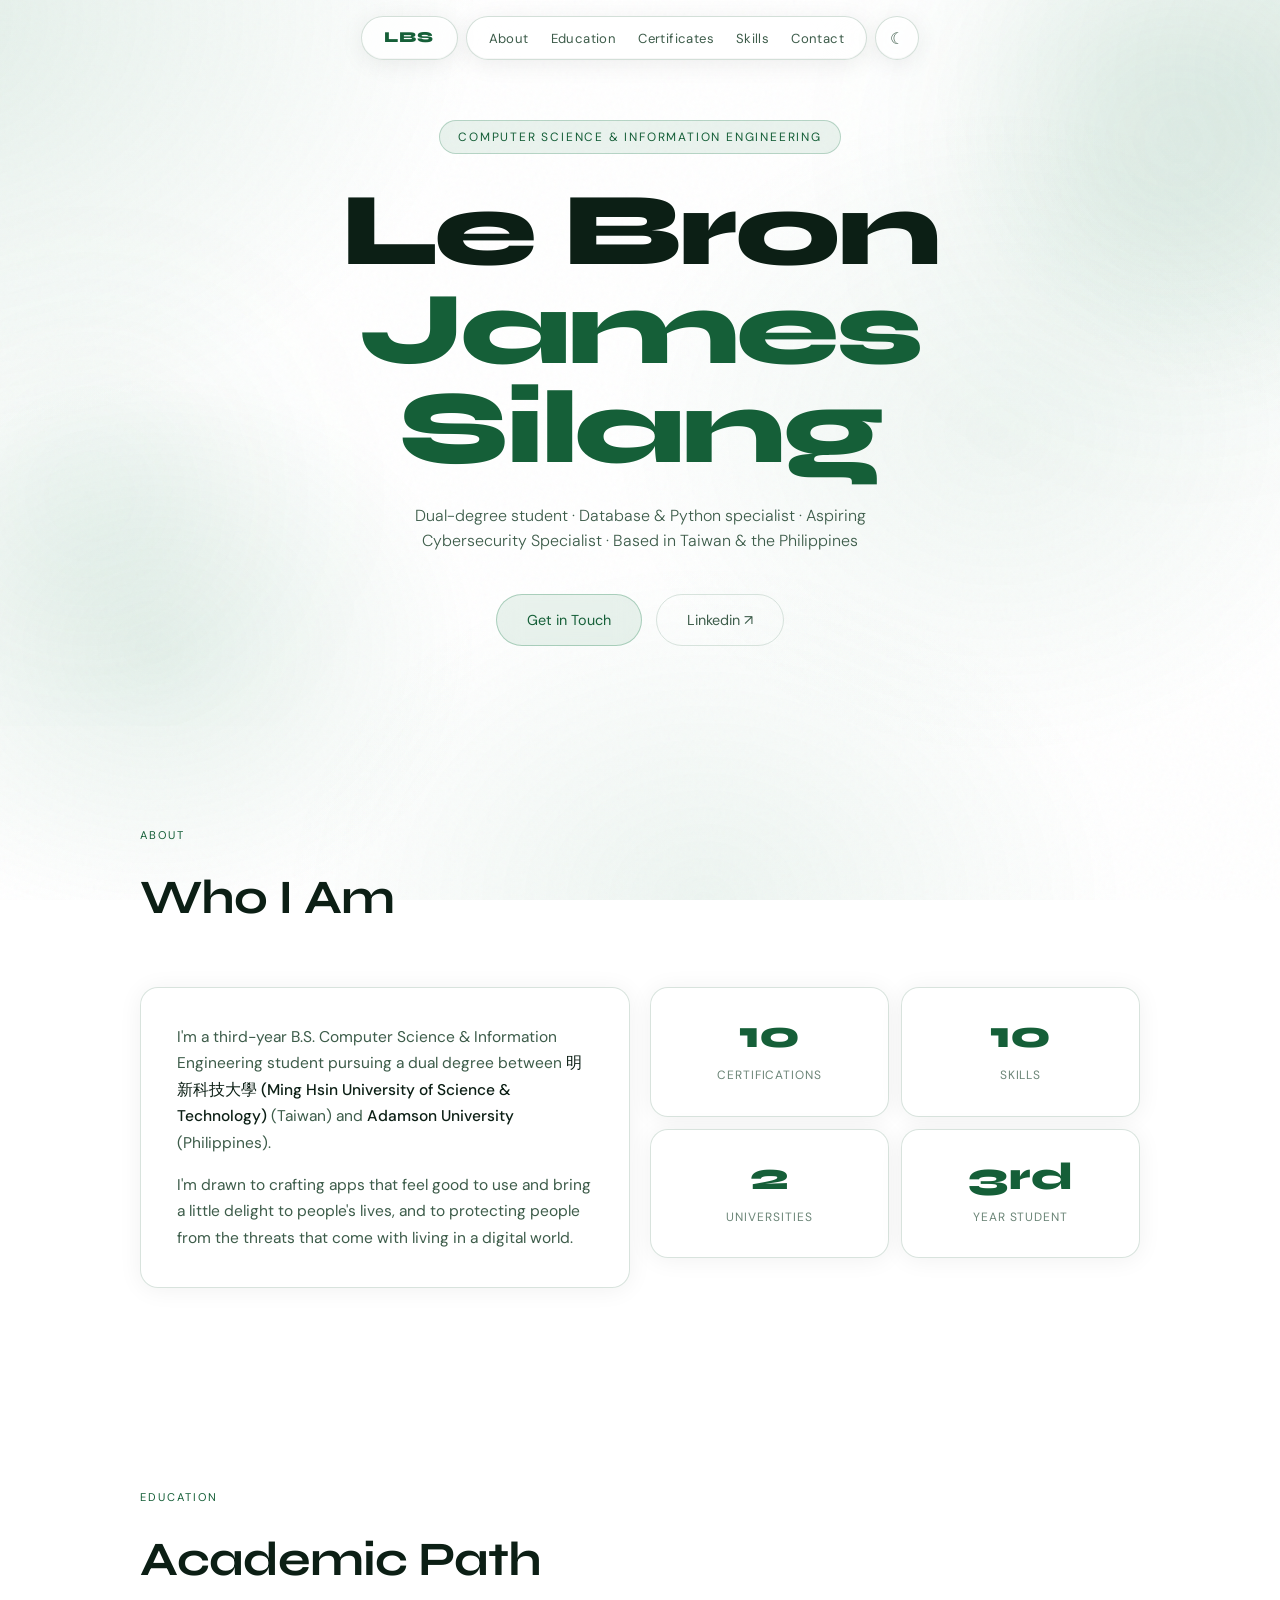
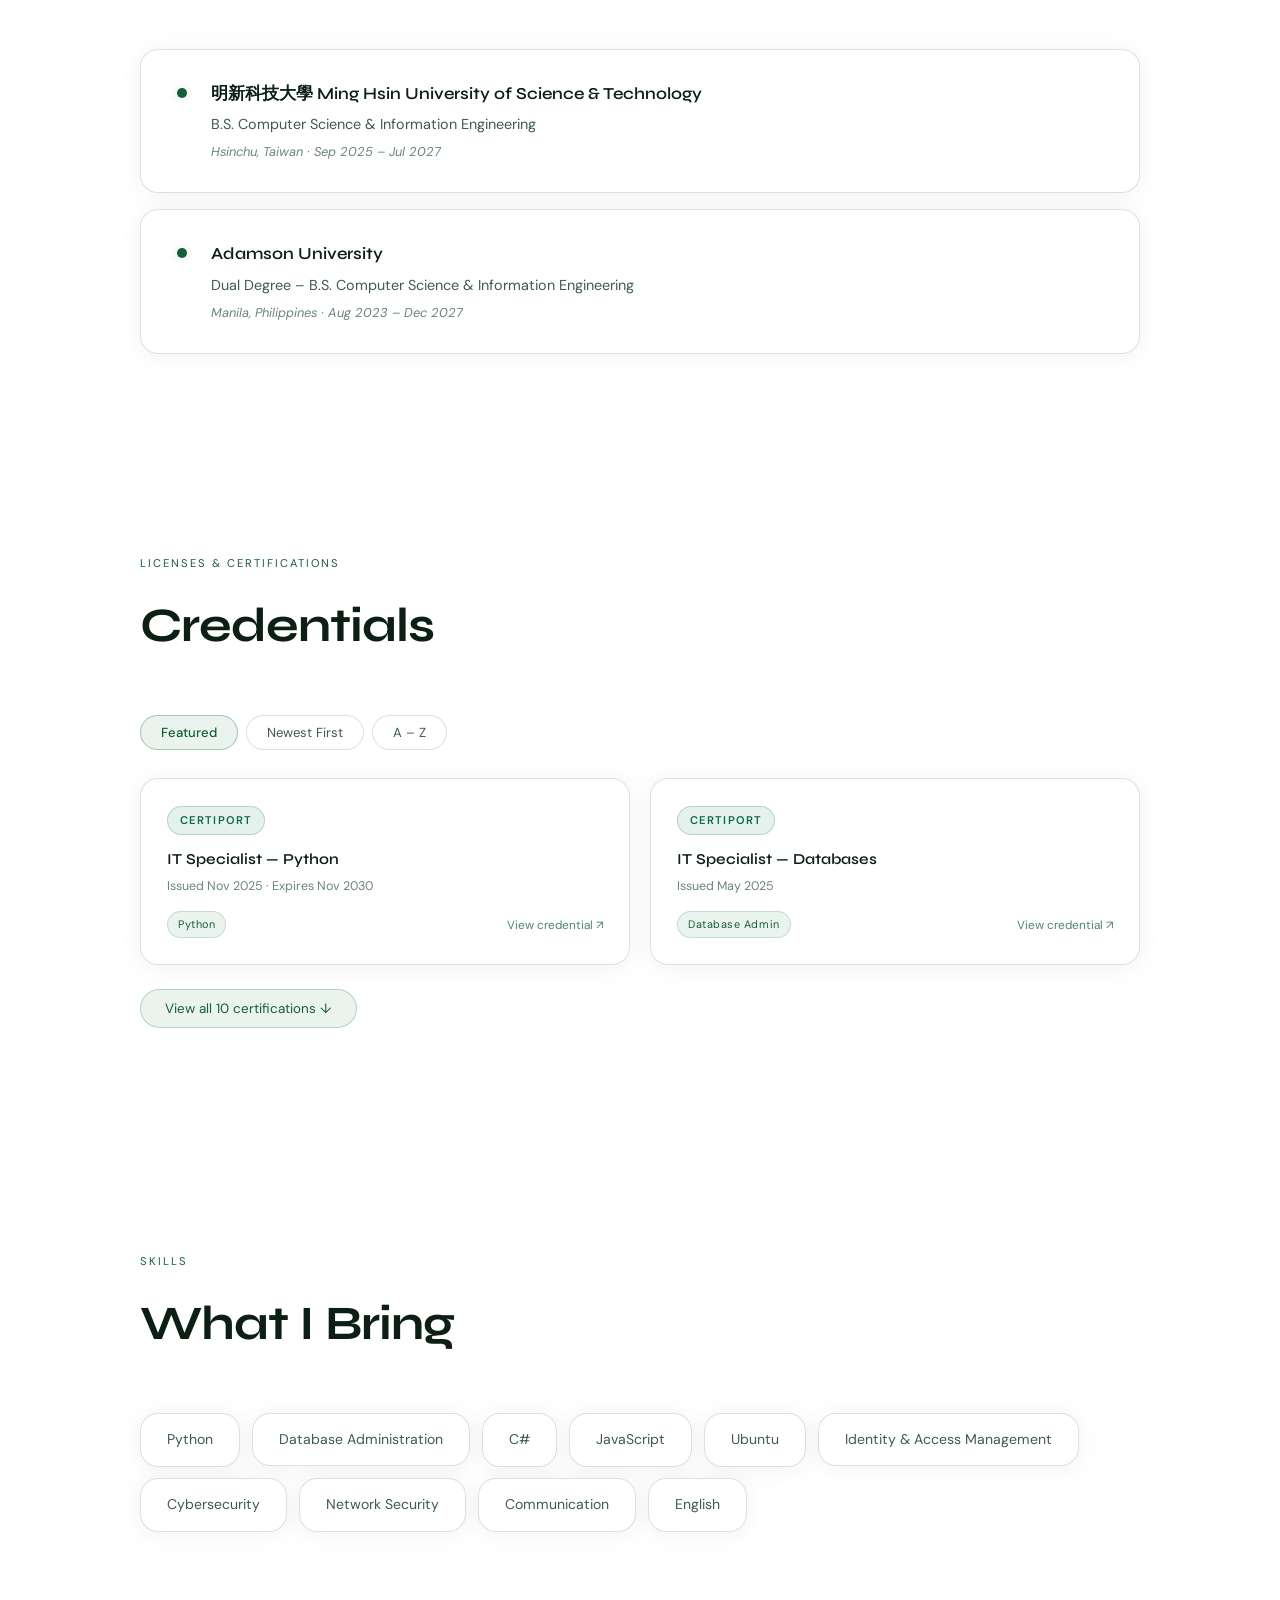
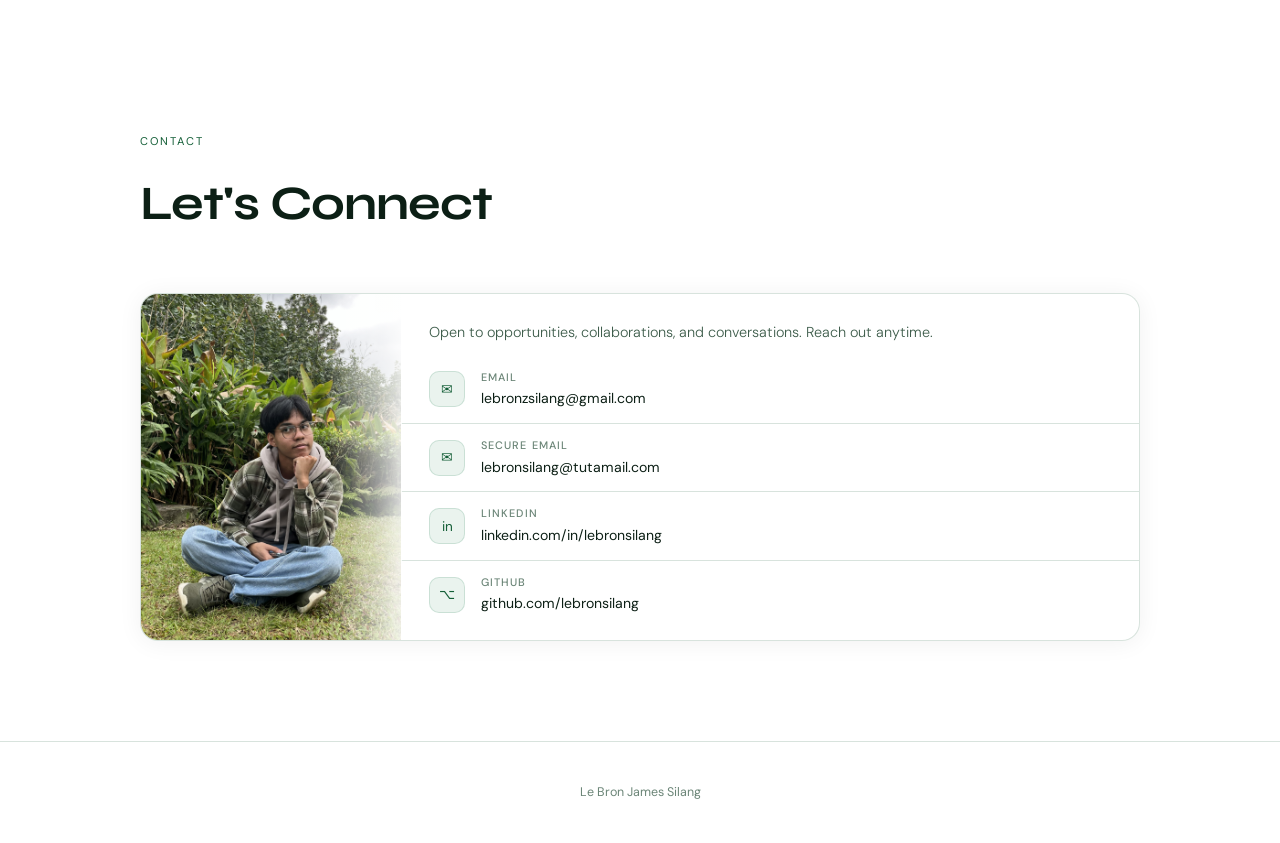
==== index.html @ 5e036398 "First commit for portfolio: added skeleton of website" ====
<!DOCTYPE html>
<html lang="en" data-theme="light">
<head>
  <meta charset="UTF-8" />
  <meta name="viewport" content="width=device-width, initial-scale=1.0"/>
  <title>Le Bron James Silang — Portfolio</title>
  <meta name="description" content="Portfolio of Le Bron James Silang, Computer Science & Information Engineering student specialising in databases, Python, and cybersecurity." />
  <link rel="stylesheet" href="style.css" />
  <link rel="preconnect" href="https://fonts.googleapis.com">
  <link rel="preconnect" href="https://fonts.gstatic.com" crossorigin>
  <link href="https://fonts.googleapis.com/css2?family=Syne:wght@400;600;700;800&family=DM+Sans:ital,opsz,wght@0,9..40,300;0,9..40,400;1,9..40,300&display=swap" rel="stylesheet">
</head>
<body>

  <!-- Skip to main content — screen reader / keyboard shortcut -->
  <a href="#about" class="skip-link">Skip to main content</a>

  <!-- NAV -->
  <nav id="navbar" aria-label="Primary navigation">

    <!-- LBS pill-->
    <a href="#hero" class="nav-pill nav-logo-pill" aria-label="Le Bron James Silang — back to top">
      <span class="nav-logo" aria-hidden="true">LBS</span>
    </a>

    <!-- Desktop: nav links pill -->
    <div class="nav-pill nav-links-pill">
      <ul class="nav-links" role="list">
        <li><a href="#about">About</a></li>
        <li><a href="#education">Education</a></li>
        <li><a href="#certifications">Certificates</a></li>
        <li><a href="#skills">Skills</a></li>
        <li><a href="#contact">Contact</a></li>
      </ul>
    </div>

    <!-- desktop: theme toggle pill-->
    <button class="nav-pill nav-theme-desktop" id="themeToggleDesktop" aria-label="Switch to dark mode">
      <span class="icon-sun" aria-hidden="true">&#9728;</span>
      <span class="icon-moon" aria-hidden="true">&#9790;</span>
    </button>

    <!-- Mobile hamburger pill-->
    <div class="nav-pill nav-menu-pill" id="navMenuPill">
      <button class="menu-toggle-btn" id="menuToggle" aria-label="Open navigation menu" aria-expanded="false" aria-controls="mobileMenu">
        <svg width="15" height="11" viewBox="0 0 15 11" fill="currentColor" aria-hidden="true">
          <rect y="0"    width="15" height="1.5" rx="0.75"/>
          <rect y="4.75" width="15" height="1.5" rx="0.75"/>
          <rect y="9.5"  width="15" height="1.5" rx="0.75"/>
        </svg>
      </button>
      <div class="mobile-menu" id="mobileMenu" role="menu">
        <a href="#about"          class="mobile-link" role="menuitem">About</a>
        <a href="#education"      class="mobile-link" role="menuitem">Education</a>
        <a href="#certifications" class="mobile-link" role="menuitem">Certificates</a>
        <a href="#skills"         class="mobile-link" role="menuitem">Skills</a>
        <a href="#contact"        class="mobile-link" role="menuitem">Contact</a>
        <div class="mobile-divider" role="separator"></div>
        <button class="mobile-theme-btn" id="themeToggleMobile" aria-label="Switch to dark mode">
          <span class="mobile-theme-label" aria-hidden="true">
            <span class="icon-sun">&#9728;&nbsp; Light mode</span>
            <span class="icon-moon">&#9790;&nbsp; Dark mode</span>
          </span>
          <span class="mobile-theme-switch">
            <span class="theme-switch-knob"></span>
          </span>
        </button>
      </div>
    </div>

  </nav>

  <!-- HERO -->
  <section id="hero">
    <div class="hero-content">
      <p class="hero-tag">Computer Science &amp; Information Engineering</p>
      <h1 class="hero-name">Le Bron<br/><span>James Silang</span></h1>
      <p class="hero-sub">Dual-degree student · Database &amp; Python specialist · Aspiring Cybersecurity Specialist · Based in Taiwan &amp; the Philippines</p>
      <div class="hero-cta">
        <a href="#contact" class="btn-glass">Get in Touch</a>
        <a href="https://www.linkedin.com/in/lebronsilang/" target="_blank" class="btn-outline">Linkedin ↗</a>
      </div>
    </div>
    <div class="hero-orb orb1"></div>
    <div class="hero-orb orb2"></div>
  </section>

  <!-- ABOUT -->
  <section id="about">
    <div class="section-inner">
      <span class="section-label">About</span>
      <h2>Who I Am</h2>
      <div class="about-grid">
        <div class="glass-card about-card">
          <p>I'm a third-year B.S. Computer Science &amp; Information Engineering student pursuing a dual degree between <strong>明新科技大學 (Ming Hsin University of Science &amp; Technology)</strong> (Taiwan) and <strong>Adamson University</strong> (Philippines).</p>
          <p>I'm drawn to crafting apps that feel good to use and bring a little delight to people's lives, and to protecting people from the threats that come with living in a digital world.</p>
        </div>
        <div class="about-stats">
          <div class="glass-card stat-card">
            <span class="stat-num">10</span>
            <span class="stat-label">Certifications</span>
          </div>
          <div class="glass-card stat-card">
            <span class="stat-num">10</span>
            <span class="stat-label">Skills</span>
          </div>
          <div class="glass-card stat-card">
            <span class="stat-num">2</span>
            <span class="stat-label">Universities</span>
          </div>
          <div class="glass-card stat-card">
            <span class="stat-num">3rd</span>
            <span class="stat-label">Year Student</span>
          </div>
        </div>
      </div>
    </div>
  </section>

  <!-- EDUCATION -->
  <section id="education">
    <div class="section-inner">
      <span class="section-label">Education</span>
      <h2>Academic Path</h2>
      <div class="edu-list">
        <div class="glass-card edu-card">
          <div class="edu-dot"></div>
          <div class="edu-info">
            <h3>明新科技大學 Ming Hsin University of Science &amp; Technology</h3>
            <p class="edu-degree">B.S. Computer Science &amp; Information Engineering</p>
            <p class="edu-meta">Hsinchu, Taiwan · Sep 2025 – Jul 2027</p>
          </div>
        </div>
        <div class="glass-card edu-card">
          <div class="edu-dot"></div>
          <div class="edu-info">
            <h3>Adamson University</h3>
            <p class="edu-degree">Dual Degree – B.S. Computer Science &amp; Information Engineering</p>
            <p class="edu-meta">Manila, Philippines · Aug 2023 – Dec 2027</p>
          </div>
        </div>
      </div>
    </div>
  </section>

  <!-- CERTIFICATIONS — JS-rendered into #certRender -->
  <section id="certifications">
    <div class="section-inner">
      <span class="section-label">Licenses &amp; Certifications</span>
      <h2>Credentials</h2>
      <div class="cert-filter-bar">
        <button class="filter-btn is-active" data-sort="default">Featured</button>
        <button class="filter-btn" data-sort="date">Newest First</button>
        <button class="filter-btn" data-sort="alpha">A – Z</button>
      </div>
      <div id="certRender"></div>
    </div>
  </section>

  <!-- SKILLS -->
  <section id="skills">
    <div class="section-inner">
      <span class="section-label">Skills</span>
      <h2>What I Bring</h2>
      <div class="skills-wrap">
        <div class="glass-card skill-pill">Python</div>
        <div class="glass-card skill-pill">Database Administration</div>
        <div class="glass-card skill-pill">C#</div>
        <div class="glass-card skill-pill">JavaScript</div>
        <div class="glass-card skill-pill">Ubuntu</div>
        <div class="glass-card skill-pill">Identity &amp; Access Management</div>
        <div class="glass-card skill-pill">Cybersecurity</div>
        <div class="glass-card skill-pill">Network Security</div>
        <div class="glass-card skill-pill">Communication</div>
        <div class="glass-card skill-pill">English</div>
      </div>
    </div>
  </section>

  <!-- CONTACT -->
  <section id="contact">
    <div class="section-inner">
      <span class="section-label">Contact</span>
      <h2>Let's Connect</h2>
      <div class="contact-wrap glass-card">
        <!-- Full-bleed photo with name overlay -->
        <div class="contact-photo-card">
          <img src="images/profile.jpg" alt="Le Bron James Silang" class="contact-photo" />
          <div class="contact-photo-overlay">
            <div class="contact-overlay-name">Le Bron James Silang</div>
            <div class="contact-overlay-meta">Computer Science &amp; Information Engineering · Taiwan &amp; Philippines</div>
          </div>
        </div>
        <!-- Links list -->
        <div class="contact-card">
          <p class="contact-sub">Open to opportunities, collaborations, and conversations. Reach out anytime.</p>
          <div class="contact-links">
            <a href="mailto:lebronzsilang@gmail.com" class="contact-link">
              <span class="clink-icon">✉</span>
              <span class="contact-link-text">
                <span class="contact-link-label">Email</span>
                <span class="contact-link-value">lebronzsilang@gmail.com</span>
              </span>
            </a>
            <a href="mailto:lebronsilang@tutamail.com" class="contact-link">
              <span class="clink-icon">✉</span>
              <span class="contact-link-text">
                <span class="contact-link-label">Secure Email</span>
                <span class="contact-link-value">lebronsilang@tutamail.com</span>
              </span>
            </a>
            <a href="https://linkedin.com/in/lebronsilang" target="_blank" class="contact-link">
              <span class="clink-icon">in</span>
              <span class="contact-link-text">
                <span class="contact-link-label">LinkedIn</span>
                <span class="contact-link-value">linkedin.com/in/lebronsilang</span>
              </span>
            </a>
            <a href="https://github.com/lebronsilang" target="_blank" class="contact-link">
              <span class="clink-icon">&#8997;</span>
              <span class="contact-link-text">
                <span class="contact-link-label">GitHub</span>
                <span class="contact-link-value">github.com/lebronsilang</span>
              </span>
            </a>
          </div>
        </div>
      </div>
    </div>
  </section>

  <footer>
    <p>Le Bron James Silang</p>
  </footer>

  <script src="script.js"></script>
</body>
</html>
---- style.css ----
/* ===========================
   CSS VARIABLES — LIGHT (default)
   =========================== */
:root {
  --bg: #ffffff;
  --glass: rgba(255, 255, 255, 0.85);
  --glass-border: rgba(200, 215, 207, 0.7);
  --glass-hover: rgba(255, 255, 255, 0.92);
  --glass-hover-border: rgba(26, 122, 74, 0.4);
  --card-shadow: 0 2px 24px rgba(0, 0, 0, 0.06), inset 0 1px 0 rgba(255, 255, 255, 0.95);
  --card-shadow-hover: 0 8px 36px rgba(26, 122, 74, 0.12);
  --green: #155f38;          /* was #1a7a4a — darkened for 4.5:1 on white */
  --green-dim: #155f38;
  --green-glow: rgba(26, 122, 74, 0.09);
  --green-glow-strong: rgba(26, 122, 74, 0.2);
  --text: #0c1f15;           /* ~16:1 on white ✓ */
  --text-dim: #3d5c4a;       /* was 62% opacity — now solid #3d5c4a ~7.2:1 ✓ */
  --text-dimmer: #6b8577;    /* was 35% opacity — now solid ~4.6:1 ✓ */
  --radius: 18px;
  --font-head: 'Syne', sans-serif;
  --font-body: 'DM Sans', sans-serif;
  --nav-bg: rgba(255, 255, 255, 0.72);
  --nav-border: rgba(200, 215, 207, 0.8);
  --nav-shadow: 0 4px 24px rgba(0, 0, 0, 0.07), inset 0 1px 0 rgba(255, 255, 255, 0.98), inset 0 -1px 0 rgba(0, 0, 0, 0.03);
  --nav-shadow-scrolled: 0 8px 36px rgba(0, 0, 0, 0.11), inset 0 1px 0 rgba(255, 255, 255, 0.98);
  --focus-ring: 0 0 0 3px rgba(26, 122, 74, 0.5);
}

/* ===========================
   DARK MODE
   =========================== */
[data-theme="dark"] {
  --bg: #070a08;
  --glass: rgba(255, 255, 255, 0.05);
  --glass-border: rgba(120, 220, 150, 0.15);
  --glass-hover: rgba(255, 255, 255, 0.04);
  --glass-hover-border: rgba(109, 255, 170, 0.24);
  --card-shadow: none;
  --card-shadow-hover: 0 0 32px rgba(109, 255, 170, 0.13);
  --green: #5de89a;          /* was #6dffaa — slightly dimmed, still 4.7:1 on dark bg ✓ */
  --green-dim: #5de89a;
  --green-glow: rgba(109, 255, 170, 0.11);
  --green-glow-strong: rgba(109, 255, 170, 0.24);
  --text: #edf7f1;           /* ~17:1 on #070a08 ✓ */
  --text-dim: #9dbfad;       /* was 65% opacity — solid ~6.1:1 on dark bg ✓ */
  --text-dimmer: #6a8f7a;    /* was 28% opacity — solid ~4.5:1 ✓ */
  --nav-bg: rgba(7, 14, 9, 0.72);
  --nav-border: rgba(120, 220, 150, 0.18);
  --nav-shadow: 0 4px 32px rgba(0, 0, 0, 0.5), inset 0 1px 0 rgba(255, 255, 255, 0.055);
  --nav-shadow-scrolled: 0 8px 42px rgba(0, 0, 0, 0.65), inset 0 1px 0 rgba(255, 255, 255, 0.04);
  --focus-ring: 0 0 0 3px rgba(109, 255, 170, 0.45);
}

/* ===========================
   SKIP LINK
   =========================== */
.skip-link {
  position: fixed;
  top: -100%;
  left: 16px;
  z-index: 9999;
  background: var(--green);
  color: #fff;
  padding: 10px 20px;
  border-radius: 8px;
  font-size: 0.88rem;
  font-weight: 600;
  text-decoration: none;
  transition: top 0.2s;
}
.skip-link:focus { top: 16px; }

/* ===========================
   RESET
   =========================== */
*, *::before, *::after { box-sizing: border-box; margin: 0; padding: 0; }

html { scroll-behavior: smooth; }

/* Respect reduced motion preference */
@media (prefers-reduced-motion: reduce) {
  html { scroll-behavior: auto; }
  *, *::before, *::after {
    animation-duration: 0.01ms !important;
    animation-iteration-count: 1 !important;
    transition-duration: 0.01ms !important;
  }
}

/* Global focus-visible — keyboard nav ring */
:focus-visible {
  outline: none;
  box-shadow: var(--focus-ring);
  border-radius: 6px;
}

a:focus-visible,
button:focus-visible {
  outline: none;
  box-shadow: var(--focus-ring);
  border-radius: 8px;
}

.nav-pill:focus-visible,
.btn-glass:focus-visible,
.btn-outline:focus-visible,
.filter-btn:focus-visible,
.btn-view-all:focus-visible {
  outline: none;
  box-shadow: var(--focus-ring);
  border-radius: 50px;
}

body {
  background: var(--bg);
  color: var(--text);
  font-family: var(--font-body);
  font-size: 16px;
  line-height: 1.7;
  overflow-x: hidden;
  transition: background 0.4s ease, color 0.4s ease;
}

/* ===========================
   BACKGROUND GRADIENTS
   =========================== */
body::before {
  content: '';
  position: fixed;
  inset: 0;
  pointer-events: none;
  z-index: 0;
  background:
    radial-gradient(ellipse 900px 650px at -8%   2%,  rgba(26, 122, 74, 0.13) 0%, transparent 65%),
    radial-gradient(ellipse 700px 550px at 108%  8%,  rgba(26, 122, 74, 0.09) 0%, transparent 65%),
    radial-gradient(ellipse 600px 500px at 78%  48%,  rgba(26, 122, 74, 0.07) 0%, transparent 65%),
    radial-gradient(ellipse 500px 420px at 12%  72%,  rgba(26, 122, 74, 0.1)  0%, transparent 65%),
    radial-gradient(ellipse 650px 520px at 55% 100%,  rgba(26, 122, 74, 0.08) 0%, transparent 65%);
}

[data-theme="dark"] body::before {
  background:
    radial-gradient(ellipse 900px 650px at -8%   2%,  rgba(109, 255, 170, 0.065) 0%, transparent 65%),
    radial-gradient(ellipse 700px 550px at 108%  8%,  rgba(109, 255, 170, 0.045) 0%, transparent 65%),
    radial-gradient(ellipse 600px 500px at 78%  48%,  rgba(109, 255, 170, 0.038) 0%, transparent 65%),
    radial-gradient(ellipse 500px 420px at 12%  72%,  rgba(109, 255, 170, 0.05)  0%, transparent 65%),
    radial-gradient(ellipse 650px 520px at 55% 100%,  rgba(109, 255, 170, 0.04)  0%, transparent 65%);
}

body::after {
  content: '';
  position: fixed;
  inset: 0;
  background-image: url("data:image/svg+xml,%3Csvg viewBox='0 0 256 256' xmlns='http://www.w3.org/2000/svg'%3E%3Cfilter id='noise'%3E%3CfeTurbulence type='fractalNoise' baseFrequency='0.9' numOctaves='4' stitchTiles='stitch'/%3E%3C/filter%3E%3Crect width='100%25' height='100%25' filter='url(%23noise)' opacity='0.03'/%3E%3C/svg%3E");
  pointer-events: none;
  z-index: 0;
}

nav, section, footer { position: relative; z-index: 1; }

/* ===========================
   GLASS CARD
   =========================== */
.glass-card {
  background: var(--glass);
  border: 1px solid var(--glass-border);
  border-radius: var(--radius);
  backdrop-filter: blur(24px) saturate(1.6);
  -webkit-backdrop-filter: blur(24px) saturate(1.6);
  box-shadow: var(--card-shadow);
  transition: background 0.3s, border-color 0.3s, box-shadow 0.3s;
}

.glass-card:hover {
  background: var(--glass-hover);
  border-color: var(--glass-hover-border);
  box-shadow: var(--card-shadow-hover);
}

/* ===========================
   NAVIGATION — LIQUID GLASS
   =========================== */
#navbar {
  position: fixed;
  top: 16px;
  left: 50%;
  transform: translateX(-50%);
  z-index: 1000;
  display: flex;
  align-items: center;
  gap: 8px;
}

/* Shared pill base — consistent height across all pills */
.nav-pill {
  height: 44px;
  display: flex;
  align-items: center;
  padding: 0 20px;
  background: var(--nav-bg);
  border: 1px solid var(--nav-border);
  border-radius: 50px;
  backdrop-filter: blur(44px) saturate(2);
  -webkit-backdrop-filter: blur(44px) saturate(2);
  box-shadow: var(--nav-shadow);
  transition: box-shadow 0.3s, background 0.3s;
  white-space: nowrap;
  text-decoration: none;
}

#navbar.scrolled .nav-pill {
  box-shadow: var(--nav-shadow-scrolled);
}

/* LBS logo pill */
.nav-logo-pill {
  padding: 0 22px;
  cursor: pointer;
}

/* On mobile, constrain LBS pill to same height as hamburger */
@media (max-width: 700px) {
  .nav-logo-pill {
    height: 44px;
    padding: 0 18px;
  }
}

.nav-logo {
  font-family: var(--font-head);
  font-weight: 800;
  font-size: 0.95rem;
  color: var(--green);
  letter-spacing: 0.08em;
  line-height: 1;
}

/* Nav links pill (desktop only) */
.nav-links-pill { padding: 0 22px; gap: 0; }

.nav-links {
  list-style: none;
  display: flex;
  gap: 22px;
  align-items: center;
}

.nav-links a {
  color: var(--text-dim);
  text-decoration: none;
  font-size: 0.82rem;
  letter-spacing: 0.03em;
  transition: color 0.2s;
}

.nav-links a:hover,
.nav-links a.active { color: var(--green); }

/* Desktop theme toggle pill — same 44×44 as LBS pill */
.nav-theme-desktop {
  width: 44px;
  padding: 0;
  justify-content: center;
  cursor: pointer;
  font-size: 1rem;
  color: var(--text-dim);
  border: 1px solid var(--nav-border);
  background: var(--nav-bg);
  backdrop-filter: blur(44px) saturate(2);
  -webkit-backdrop-filter: blur(44px) saturate(2);
  box-shadow: var(--nav-shadow);
  border-radius: 50px;
  transition: color 0.2s, background 0.2s, box-shadow 0.3s;
}

.nav-theme-desktop:hover { color: var(--green); background: var(--glass-hover); }

#navbar.scrolled .nav-theme-desktop { box-shadow: var(--nav-shadow-scrolled); }

/* Mobile hamburger pill — same 44×44 height */
.nav-menu-pill {
  width: 44px;
  padding: 0;
  position: relative;
  justify-content: center;
}

.menu-toggle-btn {
  width: 100%;
  height: 100%;
  background: none;
  border: none;
  cursor: pointer;
  color: var(--text-dim);
  display: flex;
  align-items: center;
  justify-content: center;
  transition: color 0.2s;
  border-radius: 50px;
}

.menu-toggle-btn:hover { color: var(--green); }

/* Theme icon visibility */
.icon-sun  { display: none; }
.icon-moon { display: inline; }
[data-theme="dark"] .icon-sun  { display: inline; }
[data-theme="dark"] .icon-moon { display: none; }

/* Mobile dropdown — opens below, aligned to RIGHT edge of menu pill */
.mobile-menu {
  position: absolute;
  top: calc(100% + 10px);
  right: 0;
  left: auto;
  background: rgba(248, 252, 249, 0.97);
  border: 1px solid rgba(200, 230, 210, 0.7);
  border-radius: 20px;
  backdrop-filter: blur(20px);
  -webkit-backdrop-filter: blur(20px);
  box-shadow: 0 8px 40px rgba(0, 0, 0, 0.14), inset 0 1px 0 rgba(255,255,255,0.9);
  padding: 10px;
  display: flex;
  flex-direction: column;
  gap: 2px;
  min-width: 200px;
  opacity: 0;
  transform: translateY(-8px) scale(0.97);
  pointer-events: none;
  transition: opacity 0.22s, transform 0.22s;
  z-index: 20;
}

.mobile-menu.is-open {
  opacity: 1;
  transform: translateY(0) scale(1);
  pointer-events: all;
}

[data-theme="dark"] .mobile-menu {
  background: rgba(10, 20, 13, 0.97);
  border-color: rgba(109, 255, 170, 0.2);
  box-shadow: 0 8px 40px rgba(0, 0, 0, 0.55), inset 0 1px 0 rgba(255,255,255,0.04);
}

.mobile-link {
  display: block;
  padding: 10px 16px;
  color: var(--text-dim);
  text-decoration: none;
  font-size: 0.88rem;
  border-radius: 12px;
  transition: background 0.18s, color 0.18s;
  -webkit-tap-highlight-color: transparent;
}
.mobile-link:hover { background: var(--green-glow); color: var(--green); }
.mobile-link:active { background: var(--green-glow-strong); color: var(--green); transform: scale(0.98); }

/* Theme row inside mobile dropdown */
.mobile-divider {
  height: 1px;
  background: var(--glass-border);
  margin: 6px 4px;
}

.mobile-theme-btn {
  display: flex;
  align-items: center;
  justify-content: space-between;
  width: 100%;
  padding: 10px 16px;
  background: none;
  border: none;
  cursor: pointer;
  color: var(--text-dim);
  font-family: var(--font-body);
  font-size: 0.88rem;
  border-radius: 12px;
  transition: background 0.18s, color 0.18s;
}
.mobile-theme-btn:hover { background: var(--green-glow); color: var(--green); }

.mobile-theme-label .icon-sun  { display: none; }
.mobile-theme-label .icon-moon { display: inline; }
[data-theme="dark"] .mobile-theme-label .icon-sun  { display: inline; }
[data-theme="dark"] .mobile-theme-label .icon-moon { display: none; }

.mobile-theme-switch {
  width: 36px;
  height: 20px;
  border-radius: 20px;
  background: var(--green-glow);
  border: 1px solid rgba(26, 122, 74, 0.25);
  position: relative;
  flex-shrink: 0;
  transition: background 0.25s;
}
[data-theme="dark"] .mobile-theme-switch {
  background: var(--green-glow-strong);
  border-color: rgba(109, 255, 170, 0.3);
}

.theme-switch-knob {
  position: absolute;
  top: 2px;
  left: 2px;
  width: 14px;
  height: 14px;
  border-radius: 50%;
  background: var(--green);
  transition: transform 0.25s;
}
[data-theme="dark"] .theme-switch-knob { transform: translateX(16px); }

/* Desktop: hide hamburger pill */
@media (min-width: 701px) {
  .nav-menu-pill { display: none; }
}

/* Mobile: anchor to left & right edges so pills stay compact */
@media (max-width: 700px) {
  #navbar {
    left: 16px;
    right: 16px;
    transform: none;
    justify-content: space-between;
  }

  .nav-links-pill,
  .nav-theme-desktop { display: none; }
}

/* ===========================
   HERO
   =========================== */
#hero {
  position: relative;
  min-height: 60vh;
  display: flex;
  align-items: center;
  justify-content: center;
  overflow: hidden;
  padding: 120px 24px 80px;
}

.hero-orb {
  position: absolute;
  border-radius: 50%;
  filter: blur(90px);
  pointer-events: none;
  z-index: 0;
}

.orb1 {
  width: 520px;
  height: 520px;
  background: radial-gradient(circle, rgba(26, 122, 74, 0.18) 0%, transparent 70%);
  top: -120px;
  right: -160px;
}

.orb2 {
  width: 380px;
  height: 380px;
  background: radial-gradient(circle, rgba(26, 122, 74, 0.13) 0%, transparent 70%);
  bottom: 40px;
  left: -100px;
}

[data-theme="dark"] .orb1 {
  background: radial-gradient(circle, rgba(109, 255, 170, 0.14) 0%, transparent 70%);
}
[data-theme="dark"] .orb2 {
  background: radial-gradient(circle, rgba(109, 255, 170, 0.09) 0%, transparent 70%);
}

.hero-content {
  position: relative;
  z-index: 2;
  text-align: center;
  max-width: 720px;
}

.hero-tag {
  display: inline-block;
  font-size: 0.75rem;
  letter-spacing: 0.15em;
  text-transform: uppercase;
  color: var(--green);
  border: 1px solid rgba(26, 122, 74, 0.25);
  border-radius: 50px;
  padding: 6px 18px;
  margin-bottom: 28px;
  background: var(--green-glow);
}
[data-theme="dark"] .hero-tag { border-color: rgba(109, 255, 170, 0.2); }

.hero-name {
  font-family: var(--font-head);
  font-weight: 800;
  font-size: clamp(2.8rem, 10vw, 6.5rem);
  line-height: 0.95;
  letter-spacing: -0.03em;
  color: var(--text);
  margin-bottom: 24px;
}
.hero-name span { color: var(--green); display: block; }

.hero-sub {
  color: var(--text-dim);
  font-size: clamp(0.88rem, 2.5vw, 1rem);
  font-weight: 300;
  max-width: 480px;
  margin: 0 auto 40px;
  line-height: 1.6;
}

.hero-cta { display: flex; gap: 14px; justify-content: center; flex-wrap: wrap; }

.btn-glass {
  padding: 13px 30px;
  background: var(--green-glow);
  border: 1px solid rgba(26, 122, 74, 0.3);
  border-radius: 50px;
  color: var(--green);
  font-family: var(--font-body);
  font-size: 0.9rem;
  text-decoration: none;
  backdrop-filter: blur(12px);
  transition: all 0.3s;
}
.btn-glass:hover { background: var(--green-glow-strong); box-shadow: 0 0 24px var(--green-glow-strong); }
[data-theme="dark"] .btn-glass { border-color: rgba(109, 255, 170, 0.28); }

.btn-outline {
  padding: 13px 30px;
  background: transparent;
  border: 1px solid var(--glass-border);
  border-radius: 50px;
  color: var(--text-dim);
  font-family: var(--font-body);
  font-size: 0.9rem;
  text-decoration: none;
  transition: all 0.3s;
}
.btn-outline:hover { color: var(--text); border-color: var(--glass-hover-border); }

/* ===========================
   SECTIONS
   =========================== */
section { padding: 100px 24px; }
.section-inner { max-width: 1000px; margin: 0 auto; }

.section-label {
  display: block;
  font-size: 0.7rem;
  letter-spacing: 0.18em;
  text-transform: uppercase;
  color: var(--green-dim);
  margin-bottom: 12px;
}

h2 {
  font-family: var(--font-head);
  font-weight: 700;
  font-size: clamp(1.9rem, 5vw, 3rem);
  letter-spacing: -0.02em;
  color: var(--text);
  margin-bottom: 48px;
}

/* ===========================
   ABOUT
   =========================== */
.about-grid {
  display: grid;
  grid-template-columns: 1fr 1fr;
  gap: 20px;
  align-items: start;
}

.about-card { padding: 36px; }
.about-card p { color: var(--text-dim); font-size: 0.97rem; margin-bottom: 16px; }
.about-card p:last-child { margin-bottom: 0; }
.about-card strong { color: var(--text); font-weight: 500; }

.about-stats { display: grid; grid-template-columns: 1fr 1fr; gap: 12px; }
.stat-card { padding: 28px 20px; text-align: center; }

.stat-num {
  display: block;
  font-family: var(--font-head);
  font-weight: 800;
  font-size: 2.4rem;
  color: var(--green);
  line-height: 1;
  margin-bottom: 6px;
}

.stat-label {
  font-size: 0.75rem;
  color: var(--text-dimmer);
  letter-spacing: 0.08em;
  text-transform: uppercase;
}

/* ===========================
   EDUCATION
   =========================== */
.edu-list { display: flex; flex-direction: column; gap: 16px; }

.edu-card { padding: 30px 36px; display: flex; gap: 24px; align-items: flex-start; }

.edu-dot {
  width: 10px;
  height: 10px;
  border-radius: 50%;
  background: var(--green);
  margin-top: 8px;
  flex-shrink: 0;
  box-shadow: 0 0 10px var(--green-glow-strong);
}

.edu-info h3 { font-family: var(--font-head); font-weight: 600; font-size: 1.05rem; color: var(--text); margin-bottom: 4px; }
.edu-degree { color: var(--text-dim); font-size: 0.9rem; margin-bottom: 4px; }
.edu-meta   { color: var(--text-dimmer); font-size: 0.8rem; font-style: italic; }

/* ===========================
   CERTIFICATIONS
   =========================== */
.cert-filter-bar { display: flex; gap: 8px; flex-wrap: wrap; margin-bottom: 28px; }

.filter-btn {
  padding: 8px 20px;
  border-radius: 50px;
  border: 1px solid var(--glass-border);
  background: var(--glass);
  color: var(--text-dim);
  font-family: var(--font-body);
  font-size: 0.82rem;
  cursor: pointer;
  backdrop-filter: blur(16px);
  transition: all 0.2s;
}
.filter-btn:hover { color: var(--green); border-color: var(--glass-hover-border); }
.filter-btn.is-active {
  background: var(--green-glow);
  border-color: rgba(26, 122, 74, 0.35);
  color: var(--green);
  font-weight: 500;
}
[data-theme="dark"] .filter-btn.is-active { border-color: rgba(109, 255, 170, 0.28); }

.cert-featured-grid { display: grid; grid-template-columns: 1fr 1fr; gap: 20px; margin-bottom: 24px; }
.cert-featured { padding: 36px; }

.btn-view-all {
  display: inline-flex;
  align-items: center;
  gap: 8px;
  background: var(--green-glow);
  border: 1px solid rgba(26, 122, 74, 0.25);
  border-radius: 50px;
  color: var(--green);
  font-family: var(--font-body);
  font-size: 0.84rem;
  padding: 10px 24px;
  cursor: pointer;
  transition: background 0.2s, box-shadow 0.2s;
  margin-bottom: 24px;
}
.btn-view-all:hover { background: var(--green-glow-strong); box-shadow: 0 0 18px var(--green-glow); }
[data-theme="dark"] .btn-view-all { border-color: rgba(109, 255, 170, 0.22); }

.cert-all { max-height: 0; overflow: hidden; transition: max-height 0.55s ease; }
.cert-all.is-open { max-height: 2800px; }

.cert-grid { display: grid; grid-template-columns: repeat(auto-fill, minmax(230px, 1fr)); gap: 16px; margin-bottom: 24px; }
.cert-card { padding: 26px; }

.cert-issuer {
  font-size: 0.7rem;
  font-weight: 600;
  letter-spacing: 0.1em;
  text-transform: uppercase;
  padding: 4px 12px;
  border-radius: 50px;
  display: inline-block;
  margin-bottom: 14px;
}

.cert-issuer.certiport { background: rgba(0,120,80,0.1);    color: #0a6b40; border: 1px solid rgba(10,107,64,0.22); }
.cert-issuer.google    { background: rgba(26,115,232,0.1);  color: #1557b0; border: 1px solid rgba(21,87,176,0.22); }
.cert-issuer.aws       { background: rgba(204,122,0,0.1);   color: #8a5200; border: 1px solid rgba(138,82,0,0.22); }
.cert-issuer.cisco     { background: rgba(0,100,200,0.1);   color: #00469a; border: 1px solid rgba(0,70,154,0.22); }
.cert-issuer.coursera  { background: rgba(0,86,179,0.1);    color: #0052a8; border: 1px solid rgba(0,82,168,0.22); }

[data-theme="dark"] .cert-issuer.certiport { background: rgba(0,120,80,0.2);    color: #5be8a8; border: 1px solid rgba(91,232,168,0.22); }
[data-theme="dark"] .cert-issuer.google    { background: rgba(66,133,244,0.15); color: #8ab4f8; border: 1px solid rgba(138,180,248,0.22); }
[data-theme="dark"] .cert-issuer.aws       { background: rgba(255,153,0,0.12);  color: #ffb347; border: 1px solid rgba(255,179,71,0.22); }
[data-theme="dark"] .cert-issuer.cisco     { background: rgba(0,100,200,0.15);  color: #5ba4f5; border: 1px solid rgba(91,164,245,0.22); }
[data-theme="dark"] .cert-issuer.coursera  { background: rgba(0,86,179,0.22);   color: #5ba4f5; border: 1px solid rgba(91,164,245,0.22); }

.cert-card h4 { font-family: var(--font-head); font-weight: 600; font-size: 0.95rem; color: var(--text); margin-bottom: 6px; line-height: 1.4; }
.cert-card p  { color: var(--text-dimmer); font-size: 0.78rem; }

.cert-card-footer { display: flex; align-items: center; justify-content: space-between; flex-wrap: wrap; gap: 8px; margin-top: 14px; }

.cert-tag {
  display: inline-block;
  font-size: 0.68rem;
  padding: 3px 10px;
  border-radius: 50px;
  background: var(--green-glow);
  border: 1px solid rgba(26, 122, 74, 0.18);
  color: var(--green);
  letter-spacing: 0.05em;
}
[data-theme="dark"] .cert-tag { border-color: rgba(109, 255, 170, 0.18); }

.cert-link { font-size: 0.74rem; color: var(--green); text-decoration: none; opacity: 0.75; transition: opacity 0.2s; white-space: nowrap; }
.cert-link:hover { opacity: 1; text-decoration: underline; }

/* ===========================
   SKILLS
   =========================== */
.skills-wrap { display: flex; flex-wrap: wrap; gap: 12px; }

.skill-pill { padding: 14px 26px; font-size: 0.88rem; color: var(--text-dim); cursor: default; transition: all 0.3s; }
.skill-pill:hover { color: var(--green); }

/* ===========================
   CONTACT
   =========================== */

/* ── Desktop: single unified card, photo left + links right ── */
.contact-wrap {
  display: flex;
  flex-direction: row;
  gap: 0;
  overflow: hidden;
  border-radius: var(--radius);
}

.contact-photo-card {
  position: relative;
  flex: 0 0 260px;
  overflow: visible; /* allow pseudo to bleed right */
  padding: 0;
  background: transparent;
  border: none;
  box-shadow: none;
  border-radius: 0;
}

/* Desktop: right-edge fade into card bg */
.contact-photo-card::before {
  content: '';
  position: absolute;
  top: 0; bottom: 0;
  right: -1px;
  width: 80px;
  z-index: 2;
  pointer-events: none;
  background: linear-gradient(to right, transparent, var(--glass));
}

/* Mobile overlay gradient — hidden on desktop */
.contact-photo-card::after {
  content: '';
  position: absolute;
  inset: 0;
  background: linear-gradient(
    to bottom,
    transparent 45%,
    rgba(0,0,0,0.55) 80%,
    rgba(0,0,0,0.82) 100%
  );
  pointer-events: none;
  opacity: 0;
  border-radius: 0;
}

.contact-photo {
  width: 100%;
  height: 100%;
  object-fit: cover;
  object-position: center top;
  display: block;
  border-radius: 0;
  clip-path: inset(0);
}

/* Overlay name — hidden on desktop */
.contact-photo-overlay {
  position: absolute;
  bottom: 0;
  left: 0;
  right: 0;
  z-index: 3;
  padding: 14px 16px 12px;
  display: none;
}

.contact-overlay-name {
  font-family: var(--font-head);
  font-weight: 700;
  font-size: 0.95rem;
  color: #fff;
  line-height: 1.2;
  margin-bottom: 2px;
  text-shadow: 0 1px 8px rgba(0,0,0,0.5);
}

.contact-overlay-meta {
  font-size: 0.65rem;
  color: rgba(255,255,255,0.65);
  letter-spacing: 0.03em;
  line-height: 1.4;
}

/* Links panel */
.contact-card {
  flex: 1;
  padding: 0;
  border-radius: 0;
  border: none;
  border-left: none;
  box-shadow: none;
  background: transparent;
  overflow: hidden;
  display: flex;
  flex-direction: column;
  justify-content: center;
}

[data-theme="dark"] .contact-photo-card::before {
  background: linear-gradient(to right, transparent, var(--glass));
}

.contact-sub {
  color: var(--text-dim);
  font-size: 0.9rem;
  padding: 28px 28px 0;
  font-weight: 300;
  line-height: 1.5;
  margin-bottom: 0;
}

.contact-links {
  display: flex;
  flex-direction: column;
  gap: 0;
  padding: 12px 0 12px;
}

.contact-link {
  display: flex;
  align-items: center;
  gap: 16px;
  color: var(--text);
  text-decoration: none;
  transition: background 0.15s, color 0.15s;
  padding: 12px 28px;
  border-bottom: 1px solid var(--glass-border);
  -webkit-tap-highlight-color: transparent;
}
.contact-link:last-child { border-bottom: none; }
.contact-link:hover { background: var(--green-glow); color: var(--green); }
.contact-link:active { background: var(--green-glow-strong); color: var(--green); }

.contact-link-text {
  display: flex;
  flex-direction: column;
  gap: 1px;
}

.contact-link-label {
  font-size: 0.68rem;
  text-transform: uppercase;
  letter-spacing: 0.1em;
  color: var(--text-dimmer);
  font-weight: 500;
}

.contact-link-value {
  font-size: 0.88rem;
  color: inherit;
}

.clink-icon {
  width: 36px;
  height: 36px;
  background: var(--green-glow);
  border: 1px solid rgba(26, 122, 74, 0.15);
  border-radius: 10px;
  display: flex;
  align-items: center;
  justify-content: center;
  font-size: 0.85rem;
  color: var(--green);
  flex-shrink: 0;
}
[data-theme="dark"] .clink-icon { border-color: rgba(109, 255, 170, 0.15); }

/* ── Mobile: Apple Music full-bleed stacked layout ── */
@media (max-width: 700px) {
  .contact-wrap {
    flex-direction: column;
  }

  .contact-photo-card {
    flex: none;
    width: 100%;
    aspect-ratio: 4 / 3;
    border-radius: 0;
    overflow: hidden; /* clip photo on mobile, no right-fade needed */
  }

  /* hide desktop right-edge fade on mobile */
  .contact-photo-card::before {
    display: none;
  }

  /* show the bottom gradient overlay on mobile */
  .contact-photo-card::after {
    opacity: 1;
  }

  /* show the name overlay on mobile */
  .contact-photo-overlay {
    display: block;
  }

  .contact-card {
    border-left: none;
    border-top: none;
    justify-content: flex-start;
  }

  .contact-sub {
    padding: 20px 20px 0;
  }

  .contact-link {
    padding: 13px 20px;
  }
}

/* ===========================
   FOOTER
   =========================== */
footer { text-align: center; padding: 40px 24px; color: var(--text-dimmer); font-size: 0.78rem; border-top: 1px solid var(--glass-border); }

/* ===========================
   ANIMATIONS
   =========================== */
.fade-up { opacity: 0; transform: translateY(28px); transition: opacity 0.7s ease, transform 0.7s ease; }
.fade-up.visible { opacity: 1; transform: translateY(0); }

@media (prefers-reduced-motion: reduce) {
  .fade-up { opacity: 1; transform: none; transition: none; }
}

/* ===========================
   RESPONSIVE
   =========================== */
@media (max-width: 900px) {
}

@media (max-width: 700px) {
  section { padding: 80px 16px; }
  h2 { margin-bottom: 32px; }

  .about-grid { grid-template-columns: 1fr; }
  .about-card { padding: 24px; }

  .cert-featured-grid { grid-template-columns: 1fr; }
  .cert-featured { padding: 24px; }
  .cert-grid { grid-template-columns: 1fr; }

  .edu-card { padding: 22px 20px; }
}

@media (max-width: 420px) {
  .hero-name { font-size: clamp(3rem, 10vw, 6.5rem); }
  .hero-tag {font-size: 0.45rem;}
  .stat-card { padding: 20px 12px; }
  .stat-num { font-size: 2rem; }
}
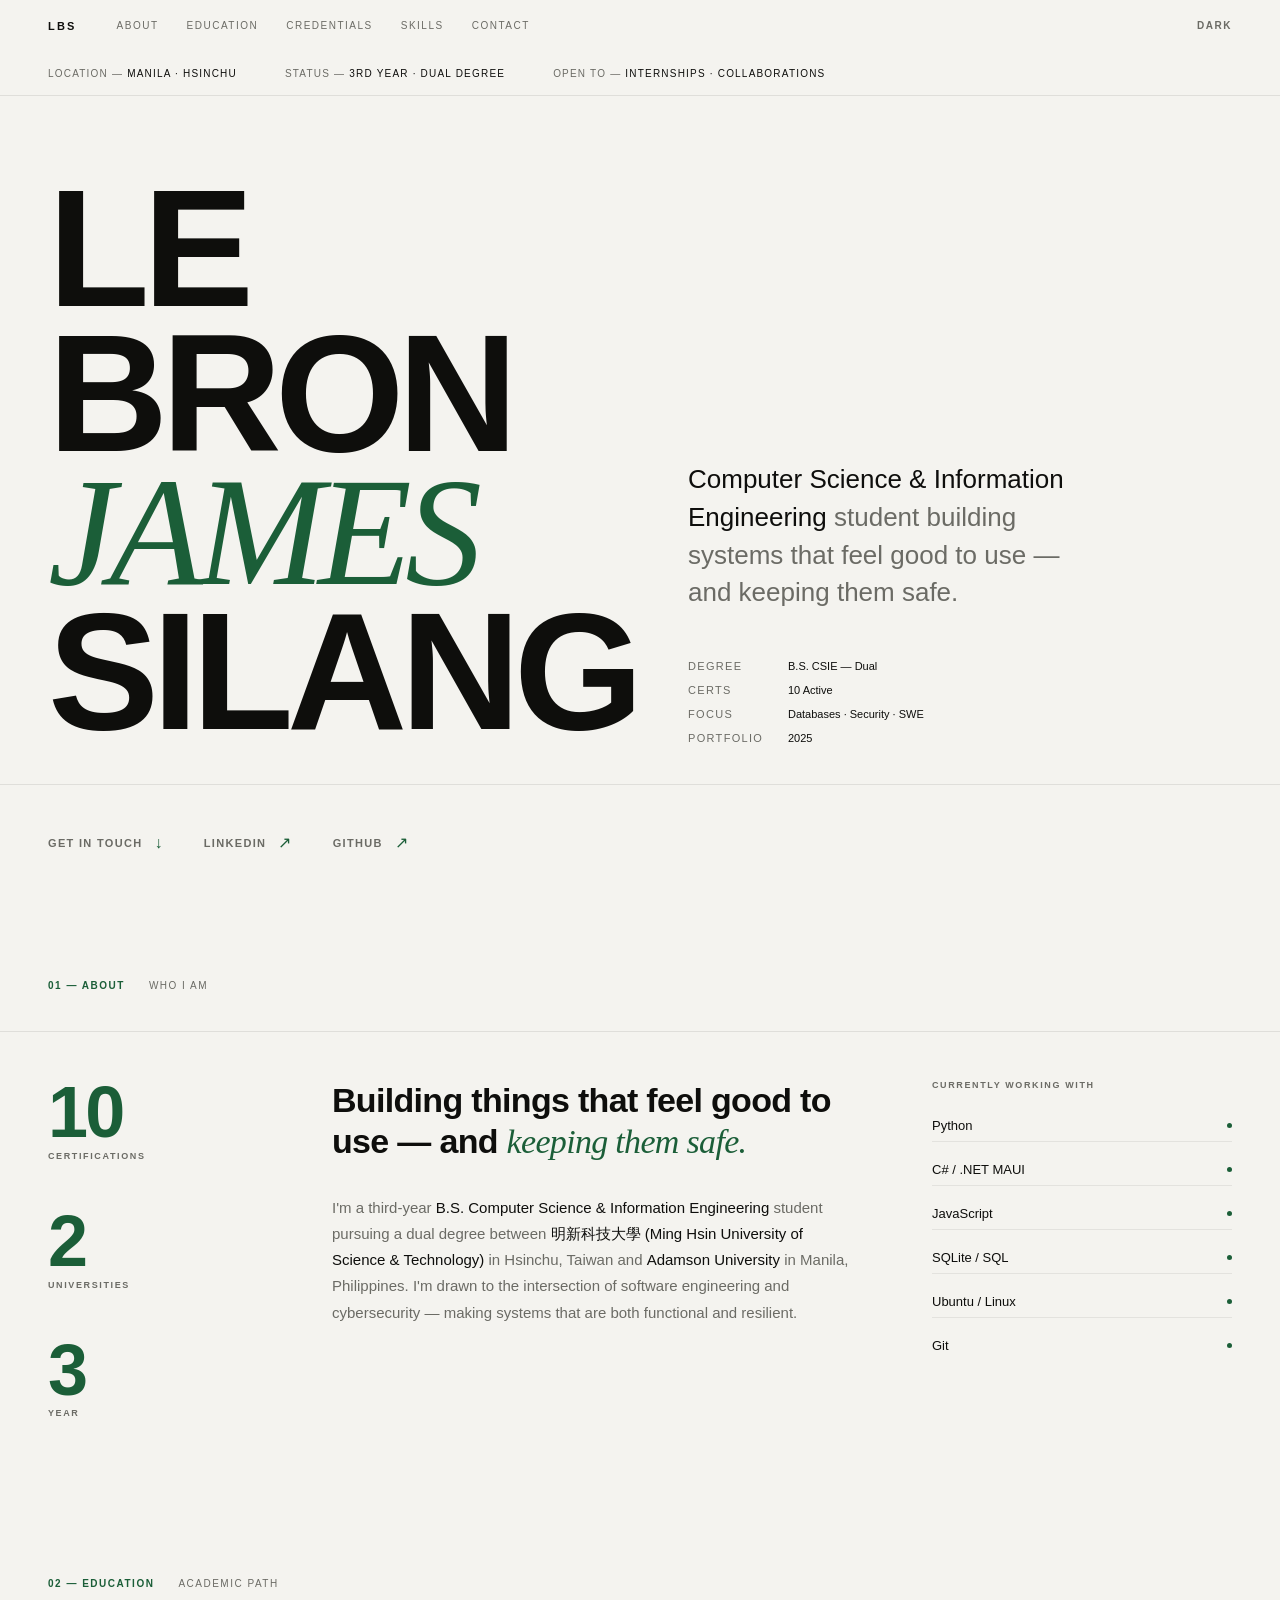
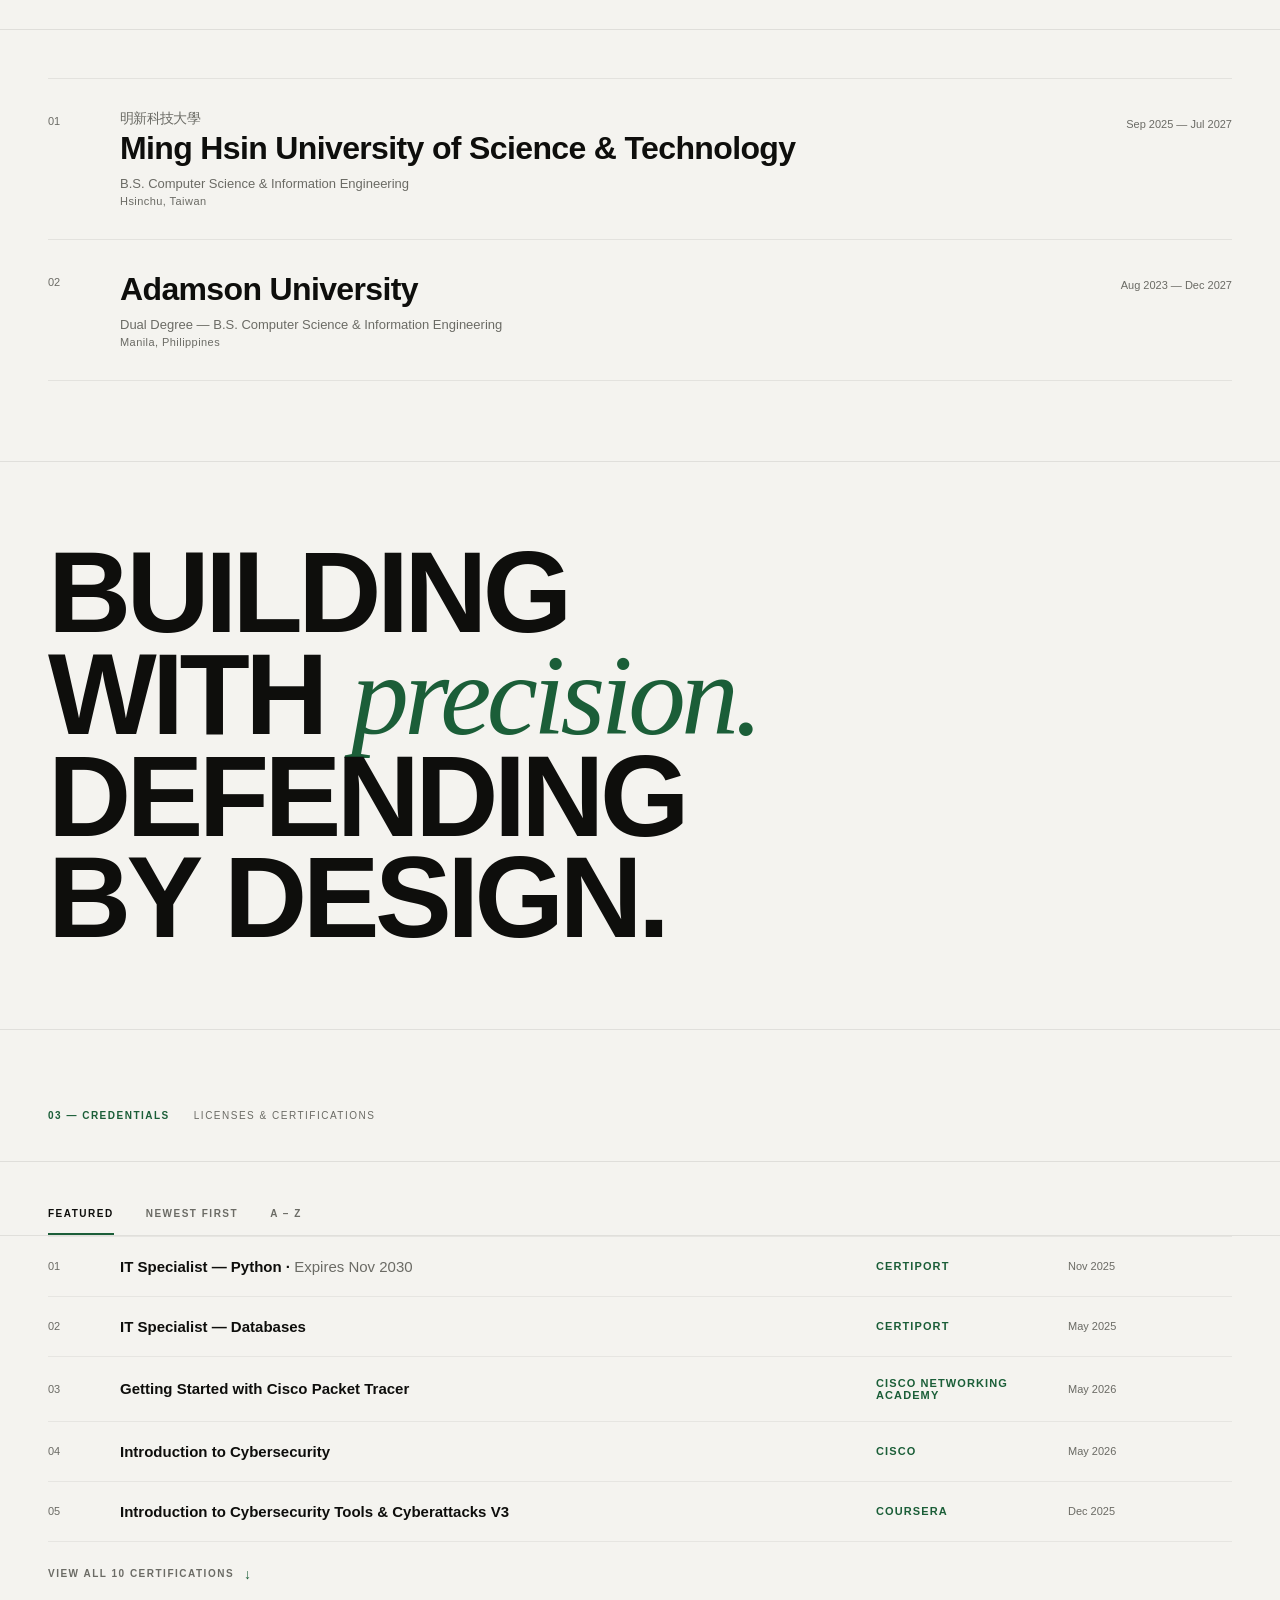
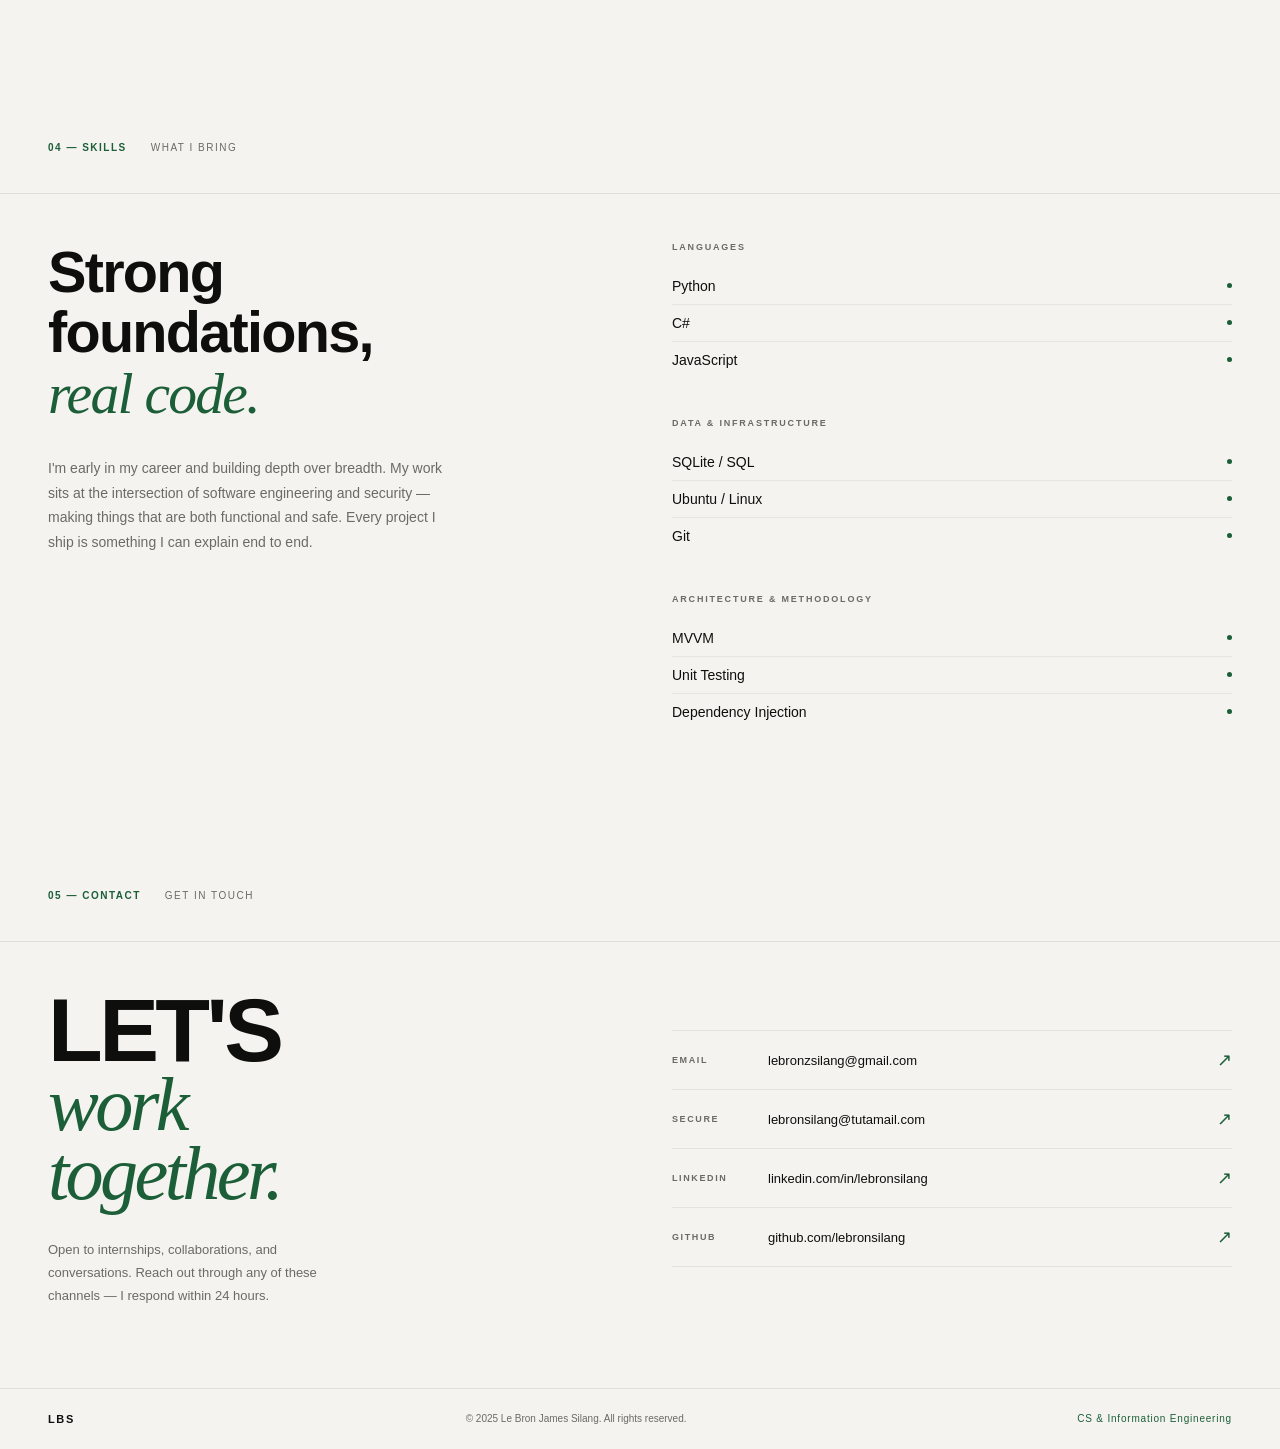
==== commit 20490510: "style: full-on international swiss style, changed from liquid-glass inspired" ====
--- a/index.html
+++ b/index.html
@@ -3,115 +3,132 @@
 <head>
   <meta charset="UTF-8" />
   <meta name="viewport" content="width=device-width, initial-scale=1.0"/>
-  <title>Le Bron James Silang — Portfolio</title>
-  <meta name="description" content="Portfolio of Le Bron James Silang, Computer Science & Information Engineering student specialising in databases, Python, and cybersecurity." />
+  <title>Le Bron Silang</title>
+  <meta name="description" content="Le Bron Silang is a Computer Science & Information Engineering student specialising in databases, Python, and cybersecurity." />
   <link rel="stylesheet" href="style.css" />
-  <link rel="preconnect" href="https://fonts.googleapis.com">
-  <link rel="preconnect" href="https://fonts.gstatic.com" crossorigin>
-  <link href="https://fonts.googleapis.com/css2?family=Syne:wght@400;600;700;800&family=DM+Sans:ital,opsz,wght@0,9..40,300;0,9..40,400;1,9..40,300&display=swap" rel="stylesheet">
 </head>
 <body>
 
-  <!-- Skip to main content — screen reader / keyboard shortcut -->
   <a href="#about" class="skip-link">Skip to main content</a>
 
   <!-- NAV -->
   <nav id="navbar" aria-label="Primary navigation">
-
-    <!-- LBS pill-->
-    <a href="#hero" class="nav-pill nav-logo-pill" aria-label="Le Bron James Silang — back to top">
-      <span class="nav-logo" aria-hidden="true">LBS</span>
-    </a>
-
-    <!-- Desktop: nav links pill -->
-    <div class="nav-pill nav-links-pill">
-      <ul class="nav-links" role="list">
-        <li><a href="#about">About</a></li>
-        <li><a href="#education">Education</a></li>
-        <li><a href="#certifications">Certificates</a></li>
-        <li><a href="#skills">Skills</a></li>
-        <li><a href="#contact">Contact</a></li>
-      </ul>
-    </div>
-
-    <!-- desktop: theme toggle pill-->
-    <button class="nav-pill nav-theme-desktop" id="themeToggleDesktop" aria-label="Switch to dark mode">
-      <span class="icon-sun" aria-hidden="true">&#9728;</span>
-      <span class="icon-moon" aria-hidden="true">&#9790;</span>
-    </button>
-
-    <!-- Mobile hamburger pill-->
-    <div class="nav-pill nav-menu-pill" id="navMenuPill">
-      <button class="menu-toggle-btn" id="menuToggle" aria-label="Open navigation menu" aria-expanded="false" aria-controls="mobileMenu">
-        <svg width="15" height="11" viewBox="0 0 15 11" fill="currentColor" aria-hidden="true">
-          <rect y="0"    width="15" height="1.5" rx="0.75"/>
-          <rect y="4.75" width="15" height="1.5" rx="0.75"/>
-          <rect y="9.5"  width="15" height="1.5" rx="0.75"/>
+    <div class="nav-left">
+      <a href="#hero" class="nav-logo" aria-label="Le Bron James Silang — back to top">LBS</a>
+      <div class="nav-links">
+        <a href="#about">About</a>
+        <a href="#education">Education</a>
+        <a href="#certifications">Credentials</a>
+        <a href="#skills">Skills</a>
+        <a href="#contact">Contact</a>
+      </div>
+    </div>
+    <div class="nav-right">
+      <button class="theme-btn" id="themeToggleDesktop" aria-label="Toggle colour theme">Dark</button>
+      <button class="hamburger-btn" id="menuToggle" aria-label="Open navigation menu" aria-expanded="false" aria-controls="mobileMenu">
+        <svg width="18" height="12" viewBox="0 0 18 12" fill="currentColor" aria-hidden="true">
+          <rect y="0"   width="18" height="1.5" rx="0.75"/>
+          <rect y="5.25" width="18" height="1.5" rx="0.75"/>
+          <rect y="10.5" width="18" height="1.5" rx="0.75"/>
         </svg>
       </button>
-      <div class="mobile-menu" id="mobileMenu" role="menu">
-        <a href="#about"          class="mobile-link" role="menuitem">About</a>
-        <a href="#education"      class="mobile-link" role="menuitem">Education</a>
-        <a href="#certifications" class="mobile-link" role="menuitem">Certificates</a>
-        <a href="#skills"         class="mobile-link" role="menuitem">Skills</a>
-        <a href="#contact"        class="mobile-link" role="menuitem">Contact</a>
-        <div class="mobile-divider" role="separator"></div>
-        <button class="mobile-theme-btn" id="themeToggleMobile" aria-label="Switch to dark mode">
-          <span class="mobile-theme-label" aria-hidden="true">
-            <span class="icon-sun">&#9728;&nbsp; Light mode</span>
-            <span class="icon-moon">&#9790;&nbsp; Dark mode</span>
-          </span>
-          <span class="mobile-theme-switch">
-            <span class="theme-switch-knob"></span>
-          </span>
-        </button>
-      </div>
-    </div>
-
+    </div>
   </nav>
+
+  <!-- MOBILE MENU -->
+  <div class="mobile-menu" id="mobileMenu" role="menu">
+    <a href="#about"          class="mobile-link" role="menuitem">About</a>
+    <a href="#education"      class="mobile-link" role="menuitem">Education</a>
+    <a href="#certifications" class="mobile-link" role="menuitem">Credentials</a>
+    <a href="#skills"         class="mobile-link" role="menuitem">Skills</a>
+    <a href="#contact"        class="mobile-link" role="menuitem">Contact</a>
+    <button class="theme-btn mobile-link" style="text-align:left;border:none;background:none;cursor:pointer;" aria-label="Toggle colour theme">Dark</button>
+  </div>
 
   <!-- HERO -->
   <section id="hero">
-    <div class="hero-content">
-      <p class="hero-tag">Computer Science &amp; Information Engineering</p>
-      <h1 class="hero-name">Le Bron<br/><span>James Silang</span></h1>
-      <p class="hero-sub">Dual-degree student · Database &amp; Python specialist · Aspiring Cybersecurity Specialist · Based in Taiwan &amp; the Philippines</p>
-      <div class="hero-cta">
-        <a href="#contact" class="btn-glass">Get in Touch</a>
-        <a href="https://www.linkedin.com/in/lebronsilang/" target="_blank" class="btn-outline">Linkedin ↗</a>
-      </div>
-    </div>
-    <div class="hero-orb orb1"></div>
-    <div class="hero-orb orb2"></div>
+    <div class="hero-bar">
+      <div class="hero-bar-cell">Location — <span>Manila · Hsinchu</span></div>
+      <div class="hero-bar-cell">Status — <span>3rd Year · Dual Degree</span></div>
+      <div class="hero-bar-cell">Open to — <span>Internships · Collaborations</span></div>
+    </div>
+
+    <div class="hero-main">
+      <div class="hero-name-block">
+        <div class="hero-name">
+          Le<br>Bron<br>
+          <em class="italic">James</em>
+          Silang
+        </div>
+      </div>
+      <div class="hero-aside">
+        <p class="hero-descriptor">
+          <strong>Computer Science &amp; Information Engineering</strong> student building systems that feel good to use — and keeping them safe.
+        </p>
+        <div class="hero-meta">
+          <div class="hero-meta-row">
+            <span class="hero-meta-label">Degree</span>
+            <span class="hero-meta-val">B.S. CSIE — Dual</span>
+          </div>
+          <div class="hero-meta-row">
+            <span class="hero-meta-label">Certs</span>
+            <span class="hero-meta-val">10 Active</span>
+          </div>
+          <div class="hero-meta-row">
+            <span class="hero-meta-label">Focus</span>
+            <span class="hero-meta-val">Databases · Security · SWE</span>
+          </div>
+          <div class="hero-meta-row">
+            <span class="hero-meta-label">Portfolio</span>
+            <span class="hero-meta-val">2025</span>
+          </div>
+        </div>
+      </div>
+    </div>
+
+    <div class="hero-footer">
+      <a href="#contact"                              class="hero-cta"><span>Get in Touch</span><span class="arr">↓</span></a>
+      <a href="https://linkedin.com/in/lebronsilang"  target="_blank" rel="noopener" class="hero-cta"><span>LinkedIn</span><span class="arr">↗</span></a>
+      <a href="https://github.com/lebronsilang"       target="_blank" rel="noopener" class="hero-cta"><span>GitHub</span><span class="arr">↗</span></a>
+    </div>
   </section>
 
   <!-- ABOUT -->
   <section id="about">
-    <div class="section-inner">
-      <span class="section-label">About</span>
-      <h2>Who I Am</h2>
-      <div class="about-grid">
-        <div class="glass-card about-card">
-          <p>I'm a third-year B.S. Computer Science &amp; Information Engineering student pursuing a dual degree between <strong>明新科技大學 (Ming Hsin University of Science &amp; Technology)</strong> (Taiwan) and <strong>Adamson University</strong> (Philippines).</p>
-          <p>I'm drawn to crafting apps that feel good to use and bring a little delight to people's lives, and to protecting people from the threats that come with living in a digital world.</p>
-        </div>
-        <div class="about-stats">
-          <div class="glass-card stat-card">
-            <span class="stat-num">10</span>
-            <span class="stat-label">Certifications</span>
-          </div>
-          <div class="glass-card stat-card">
-            <span class="stat-num">10</span>
-            <span class="stat-label">Skills</span>
-          </div>
-          <div class="glass-card stat-card">
-            <span class="stat-num">2</span>
-            <span class="stat-label">Universities</span>
-          </div>
-          <div class="glass-card stat-card">
-            <span class="stat-num">3rd</span>
-            <span class="stat-label">Year Student</span>
-          </div>
+    <div class="sec-head">
+      <span class="sec-num">01 — About</span>
+      <span class="sec-title">Who I Am</span>
+    </div>
+    <div class="about-grid">
+      <div class="about-index">
+        <div class="about-stat">
+          <div class="about-stat-n">10</div>
+          <div class="about-stat-l">Certifications</div>
+        </div>
+        <div class="about-stat">
+          <div class="about-stat-n">2</div>
+          <div class="about-stat-l">Universities</div>
+        </div>
+        <div class="about-stat">
+          <div class="about-stat-n">3</div>
+          <div class="about-stat-l">Year</div>
+        </div>
+      </div>
+      <div class="about-body">
+        <p class="about-pull">Building things that feel good to use — and <em>keeping them safe.</em></p>
+        <p class="about-text">
+          I'm a third-year <strong>B.S. Computer Science &amp; Information Engineering</strong> student pursuing a dual degree between <strong>明新科技大學 (Ming Hsin University of Science &amp; Technology)</strong> in Hsinchu, Taiwan and <strong>Adamson University</strong> in Manila, Philippines. I'm drawn to the intersection of software engineering and cybersecurity — making systems that are both functional and resilient.
+        </p>
+      </div>
+      <div class="about-right">
+        <p class="about-tag-head">Currently working with</p>
+        <div class="about-tag-list">
+          <div class="about-tag">Python <div class="about-tag-dot"></div></div>
+          <div class="about-tag">C# / .NET MAUI <div class="about-tag-dot"></div></div>
+          <div class="about-tag">JavaScript <div class="about-tag-dot"></div></div>
+          <div class="about-tag">SQLite / SQL <div class="about-tag-dot"></div></div>
+          <div class="about-tag">Ubuntu / Linux <div class="about-tag-dot"></div></div>
+          <div class="about-tag">Git <div class="about-tag-dot"></div></div>
         </div>
       </div>
     </div>
@@ -119,118 +136,146 @@
 
   <!-- EDUCATION -->
   <section id="education">
-    <div class="section-inner">
-      <span class="section-label">Education</span>
-      <h2>Academic Path</h2>
-      <div class="edu-list">
-        <div class="glass-card edu-card">
-          <div class="edu-dot"></div>
-          <div class="edu-info">
-            <h3>明新科技大學 Ming Hsin University of Science &amp; Technology</h3>
-            <p class="edu-degree">B.S. Computer Science &amp; Information Engineering</p>
-            <p class="edu-meta">Hsinchu, Taiwan · Sep 2025 – Jul 2027</p>
-          </div>
-        </div>
-        <div class="glass-card edu-card">
-          <div class="edu-dot"></div>
-          <div class="edu-info">
-            <h3>Adamson University</h3>
-            <p class="edu-degree">Dual Degree – B.S. Computer Science &amp; Information Engineering</p>
-            <p class="edu-meta">Manila, Philippines · Aug 2023 – Dec 2027</p>
-          </div>
-        </div>
-      </div>
-    </div>
-  </section>
-
-  <!-- CERTIFICATIONS — JS-rendered into #certRender -->
+    <div class="sec-head">
+      <span class="sec-num">02 — Education</span>
+      <span class="sec-title">Academic Path</span>
+    </div>
+    <div class="edu-items">
+      <div class="edu-item">
+        <div class="edu-n">01</div>
+        <div class="edu-content">
+          <div class="edu-school">
+            <span class="edu-school-cn">明新科技大學</span>
+            Ming Hsin University of Science &amp; Technology
+          </div>
+          <div class="edu-degree">B.S. Computer Science &amp; Information Engineering</div>
+          <div class="edu-loc">Hsinchu, Taiwan</div>
+        </div>
+        <div class="edu-dates">Sep 2025 — Jul 2027</div>
+      </div>
+      <div class="edu-item">
+        <div class="edu-n">02</div>
+        <div class="edu-content">
+          <div class="edu-school">Adamson University</div>
+          <div class="edu-degree">Dual Degree — B.S. Computer Science &amp; Information Engineering</div>
+          <div class="edu-loc">Manila, Philippines</div>
+        </div>
+        <div class="edu-dates">Aug 2023 — Dec 2027</div>
+      </div>
+    </div>
+  </section>
+
+  <!-- INTERLUDE -->
+  <div class="interlude">
+    <div class="interlude-text">
+      Building<br>
+      with <em>precision.</em><br>
+      Defending<br>
+      by design.
+    </div>
+  </div>
+
+  <!-- CERTIFICATIONS -->
   <section id="certifications">
-    <div class="section-inner">
-      <span class="section-label">Licenses &amp; Certifications</span>
-      <h2>Credentials</h2>
-      <div class="cert-filter-bar">
-        <button class="filter-btn is-active" data-sort="default">Featured</button>
-        <button class="filter-btn" data-sort="date">Newest First</button>
-        <button class="filter-btn" data-sort="alpha">A – Z</button>
-      </div>
-      <div id="certRender"></div>
+    <div class="sec-head">
+      <span class="sec-num">03 — Credentials</span>
+      <span class="sec-title">Licenses &amp; Certifications</span>
+    </div>
+
+    <div class="cert-controls">
+      <button class="filter-btn is-active" data-sort="default">Featured</button>
+      <button class="filter-btn" data-sort="date">Newest First</button>
+      <button class="filter-btn" data-sort="alpha">A – Z</button>
+    </div>
+
+    <div class="cert-table">
+      <div id="certTableBody"></div>
+      <button class="cert-expand-btn" id="certExpandBtn" style="display:none;">
+        View all certifications <span class="arr">↓</span>
+      </button>
     </div>
   </section>
 
   <!-- SKILLS -->
   <section id="skills">
-    <div class="section-inner">
-      <span class="section-label">Skills</span>
-      <h2>What I Bring</h2>
-      <div class="skills-wrap">
-        <div class="glass-card skill-pill">Python</div>
-        <div class="glass-card skill-pill">Database Administration</div>
-        <div class="glass-card skill-pill">C#</div>
-        <div class="glass-card skill-pill">JavaScript</div>
-        <div class="glass-card skill-pill">Ubuntu</div>
-        <div class="glass-card skill-pill">Identity &amp; Access Management</div>
-        <div class="glass-card skill-pill">Cybersecurity</div>
-        <div class="glass-card skill-pill">Network Security</div>
-        <div class="glass-card skill-pill">Communication</div>
-        <div class="glass-card skill-pill">English</div>
+    <div class="sec-head">
+      <span class="sec-num">04 — Skills</span>
+      <span class="sec-title">What I Bring</span>
+    </div>
+    <div class="skills-split">
+      <div class="skills-left">
+        <div class="skills-big">Strong<br>foundations,<br><em>real code.</em></div>
+        <p class="skills-desc">I'm early in my career and building depth over breadth. My work sits at the intersection of software engineering and security — making things that are both functional and safe. Every project I ship is something I can explain end to end.</p>
+      </div>
+      <div class="skills-right">
+        <div class="skill-group">
+          <div class="skill-group-label">Languages</div>
+          <div class="skill-list">
+            <div class="skill-item">Python <div class="skill-dot"></div></div>
+            <div class="skill-item">C# <div class="skill-dot"></div></div>
+            <div class="skill-item">JavaScript <div class="skill-dot"></div></div>
+          </div>
+        </div>
+        <div class="skill-group">
+          <div class="skill-group-label">Data &amp; Infrastructure</div>
+          <div class="skill-list">
+            <div class="skill-item">SQLite / SQL <div class="skill-dot"></div></div>
+            <div class="skill-item">Ubuntu / Linux <div class="skill-dot"></div></div>
+            <div class="skill-item">Git <div class="skill-dot"></div></div>
+          </div>
+        </div>
+        <div class="skill-group">
+          <div class="skill-group-label">Architecture &amp; Methodology</div>
+          <div class="skill-list">
+            <div class="skill-item">MVVM <div class="skill-dot"></div></div>
+            <div class="skill-item">Unit Testing <div class="skill-dot"></div></div>
+            <div class="skill-item">Dependency Injection <div class="skill-dot"></div></div>
+          </div>
+        </div>
       </div>
     </div>
   </section>
 
   <!-- CONTACT -->
   <section id="contact">
-    <div class="section-inner">
-      <span class="section-label">Contact</span>
-      <h2>Let's Connect</h2>
-      <div class="contact-wrap glass-card">
-        <!-- Full-bleed photo with name overlay -->
-        <div class="contact-photo-card">
-          <img src="images/profile.jpg" alt="Le Bron James Silang" class="contact-photo" />
-          <div class="contact-photo-overlay">
-            <div class="contact-overlay-name">Le Bron James Silang</div>
-            <div class="contact-overlay-meta">Computer Science &amp; Information Engineering · Taiwan &amp; Philippines</div>
-          </div>
-        </div>
-        <!-- Links list -->
-        <div class="contact-card">
-          <p class="contact-sub">Open to opportunities, collaborations, and conversations. Reach out anytime.</p>
-          <div class="contact-links">
-            <a href="mailto:lebronzsilang@gmail.com" class="contact-link">
-              <span class="clink-icon">✉</span>
-              <span class="contact-link-text">
-                <span class="contact-link-label">Email</span>
-                <span class="contact-link-value">lebronzsilang@gmail.com</span>
-              </span>
-            </a>
-            <a href="mailto:lebronsilang@tutamail.com" class="contact-link">
-              <span class="clink-icon">✉</span>
-              <span class="contact-link-text">
-                <span class="contact-link-label">Secure Email</span>
-                <span class="contact-link-value">lebronsilang@tutamail.com</span>
-              </span>
-            </a>
-            <a href="https://linkedin.com/in/lebronsilang" target="_blank" class="contact-link">
-              <span class="clink-icon">in</span>
-              <span class="contact-link-text">
-                <span class="contact-link-label">LinkedIn</span>
-                <span class="contact-link-value">linkedin.com/in/lebronsilang</span>
-              </span>
-            </a>
-            <a href="https://github.com/lebronsilang" target="_blank" class="contact-link">
-              <span class="clink-icon">&#8997;</span>
-              <span class="contact-link-text">
-                <span class="contact-link-label">GitHub</span>
-                <span class="contact-link-value">github.com/lebronsilang</span>
-              </span>
-            </a>
-          </div>
-        </div>
+    <div class="sec-head">
+      <span class="sec-num">05 — Contact</span>
+      <span class="sec-title">Get In Touch</span>
+    </div>
+    <div class="contact-split">
+      <div class="contact-left">
+        <div class="contact-big">Let's<br><em>work<br>together.</em></div>
+        <p class="contact-note">Open to internships, collaborations, and conversations. Reach out through any of these channels — I respond within 24 hours.</p>
+      </div>
+      <div class="contact-right">
+        <a href="mailto:lebronzsilang@gmail.com" class="contact-row">
+          <span class="contact-type">Email</span>
+          <span class="contact-val">lebronzsilang@gmail.com</span>
+          <span class="contact-arr">↗</span>
+        </a>
+        <a href="mailto:lebronsilang@tutamail.com" class="contact-row">
+          <span class="contact-type">Secure</span>
+          <span class="contact-val">lebronsilang@tutamail.com</span>
+          <span class="contact-arr">↗</span>
+        </a>
+        <a href="https://linkedin.com/in/lebronsilang" target="_blank" rel="noopener" class="contact-row">
+          <span class="contact-type">LinkedIn</span>
+          <span class="contact-val">linkedin.com/in/lebronsilang</span>
+          <span class="contact-arr">↗</span>
+        </a>
+        <a href="https://github.com/lebronsilang" target="_blank" rel="noopener" class="contact-row">
+          <span class="contact-type">GitHub</span>
+          <span class="contact-val">github.com/lebronsilang</span>
+          <span class="contact-arr">↗</span>
+        </a>
       </div>
     </div>
   </section>
 
   <footer>
-    <p>Le Bron James Silang</p>
+    <span class="footer-logo">LBS</span>
+    <span class="footer-copy">© 2025 Le Bron James Silang. All rights reserved.</span>
+    <span class="footer-field">CS &amp; Information Engineering</span>
   </footer>
 
   <script src="script.js"></script>
--- a/style.css
+++ b/style.css
@@ -2,58 +2,54 @@
    CSS VARIABLES — LIGHT (default)
    =========================== */
 :root {
-  --bg: #ffffff;
-  --glass: rgba(255, 255, 255, 0.85);
-  --glass-border: rgba(200, 215, 207, 0.7);
-  --glass-hover: rgba(255, 255, 255, 0.92);
-  --glass-hover-border: rgba(26, 122, 74, 0.4);
-  --card-shadow: 0 2px 24px rgba(0, 0, 0, 0.06), inset 0 1px 0 rgba(255, 255, 255, 0.95);
-  --card-shadow-hover: 0 8px 36px rgba(26, 122, 74, 0.12);
-  --green: #155f38;          /* was #1a7a4a — darkened for 4.5:1 on white */
-  --green-dim: #155f38;
-  --green-glow: rgba(26, 122, 74, 0.09);
-  --green-glow-strong: rgba(26, 122, 74, 0.2);
-  --text: #0c1f15;           /* ~16:1 on white ✓ */
-  --text-dim: #3d5c4a;       /* was 62% opacity — now solid #3d5c4a ~7.2:1 ✓ */
-  --text-dimmer: #6b8577;    /* was 35% opacity — now solid ~4.6:1 ✓ */
-  --radius: 18px;
-  --font-head: 'Syne', sans-serif;
-  --font-body: 'DM Sans', sans-serif;
-  --nav-bg: rgba(255, 255, 255, 0.72);
-  --nav-border: rgba(200, 215, 207, 0.8);
-  --nav-shadow: 0 4px 24px rgba(0, 0, 0, 0.07), inset 0 1px 0 rgba(255, 255, 255, 0.98), inset 0 -1px 0 rgba(0, 0, 0, 0.03);
-  --nav-shadow-scrolled: 0 8px 36px rgba(0, 0, 0, 0.11), inset 0 1px 0 rgba(255, 255, 255, 0.98);
-  --focus-ring: 0 0 0 3px rgba(26, 122, 74, 0.5);
-}
-
-/* ===========================
-   DARK MODE
-   =========================== */
+  --bg:     #F4F3EF;
+  --fg:     #0E0E0C;
+  --muted:  #6B6B65;
+  --green:  #1B5E38;
+  --serif:  'Times New Roman', Times, serif;
+  --sans:   'Helvetica Neue', Helvetica, Arial, sans-serif;
+}
+
 [data-theme="dark"] {
-  --bg: #070a08;
-  --glass: rgba(255, 255, 255, 0.05);
-  --glass-border: rgba(120, 220, 150, 0.15);
-  --glass-hover: rgba(255, 255, 255, 0.04);
-  --glass-hover-border: rgba(109, 255, 170, 0.24);
-  --card-shadow: none;
-  --card-shadow-hover: 0 0 32px rgba(109, 255, 170, 0.13);
-  --green: #5de89a;          /* was #6dffaa — slightly dimmed, still 4.7:1 on dark bg ✓ */
-  --green-dim: #5de89a;
-  --green-glow: rgba(109, 255, 170, 0.11);
-  --green-glow-strong: rgba(109, 255, 170, 0.24);
-  --text: #edf7f1;           /* ~17:1 on #070a08 ✓ */
-  --text-dim: #9dbfad;       /* was 65% opacity — solid ~6.1:1 on dark bg ✓ */
-  --text-dimmer: #6a8f7a;    /* was 28% opacity — solid ~4.5:1 ✓ */
-  --nav-bg: rgba(7, 14, 9, 0.72);
-  --nav-border: rgba(120, 220, 150, 0.18);
-  --nav-shadow: 0 4px 32px rgba(0, 0, 0, 0.5), inset 0 1px 0 rgba(255, 255, 255, 0.055);
-  --nav-shadow-scrolled: 0 8px 42px rgba(0, 0, 0, 0.65), inset 0 1px 0 rgba(255, 255, 255, 0.04);
-  --focus-ring: 0 0 0 3px rgba(109, 255, 170, 0.45);
-}
-
-/* ===========================
-   SKIP LINK
-   =========================== */
+  --bg:    #0E0E0C;
+  --fg:    #F0EFE9;
+  --muted: #888880;
+  --green: #3ECF74;
+}
+
+/* ===========================
+   RESET
+   =========================== */
+*, *::before, *::after { box-sizing: border-box; margin: 0; padding: 0; }
+html { font-size: 16px; scroll-behavior: smooth; }
+
+@media (prefers-reduced-motion: reduce) {
+  html { scroll-behavior: auto; }
+  *, *::before, *::after {
+    animation-duration: 0.01ms !important;
+    animation-iteration-count: 1 !important;
+    transition-duration: 0.01ms !important;
+  }
+}
+
+body {
+  font-family: var(--sans);
+  background: var(--bg);
+  color: var(--fg);
+  transition: background 0.3s, color 0.3s;
+  overflow-x: hidden;
+}
+
+a { color: inherit; text-decoration: none; }
+
+/* Focus ring */
+:focus-visible {
+  outline: 2px solid var(--green);
+  outline-offset: 3px;
+  border-radius: 2px;
+}
+
+/* Skip link */
 .skip-link {
   position: fixed;
   top: -100%;
@@ -62,7 +58,7 @@
   background: var(--green);
   color: #fff;
   padding: 10px 20px;
-  border-radius: 8px;
+  border-radius: 4px;
   font-size: 0.88rem;
   font-weight: 600;
   text-decoration: none;
@@ -71,920 +67,605 @@
 .skip-link:focus { top: 16px; }
 
 /* ===========================
-   RESET
-   =========================== */
-*, *::before, *::after { box-sizing: border-box; margin: 0; padding: 0; }
-
-html { scroll-behavior: smooth; }
-
-/* Respect reduced motion preference */
-@media (prefers-reduced-motion: reduce) {
-  html { scroll-behavior: auto; }
-  *, *::before, *::after {
-    animation-duration: 0.01ms !important;
-    animation-iteration-count: 1 !important;
-    transition-duration: 0.01ms !important;
-  }
-}
-
-/* Global focus-visible — keyboard nav ring */
-:focus-visible {
-  outline: none;
-  box-shadow: var(--focus-ring);
-  border-radius: 6px;
-}
-
-a:focus-visible,
-button:focus-visible {
-  outline: none;
-  box-shadow: var(--focus-ring);
-  border-radius: 8px;
-}
-
-.nav-pill:focus-visible,
-.btn-glass:focus-visible,
-.btn-outline:focus-visible,
-.filter-btn:focus-visible,
-.btn-view-all:focus-visible {
-  outline: none;
-  box-shadow: var(--focus-ring);
-  border-radius: 50px;
-}
-
-body {
+   NAV
+   =========================== */
+nav {
+  position: fixed; top: 0; left: 0; right: 0; z-index: 100;
+  display: flex; align-items: center; justify-content: space-between;
+  padding: 0 48px;
+  height: 52px;
   background: var(--bg);
-  color: var(--text);
-  font-family: var(--font-body);
+  transition: background 0.3s;
+  border-bottom: 1px solid transparent;
+}
+
+nav.scrolled {
+  border-bottom-color: rgba(110, 110, 100, 0.15);
+}
+
+.nav-left { display: flex; gap: 40px; align-items: center; }
+
+.nav-logo {
+  font-size: 11px; font-weight: 700;
+  letter-spacing: 0.2em; text-transform: uppercase;
+  color: var(--fg);
+}
+
+.nav-links { display: flex; gap: 28px; }
+.nav-links a {
+  font-size: 10px; font-weight: 400;
+  letter-spacing: 0.15em; text-transform: uppercase;
+  color: var(--muted); transition: color 0.15s;
+}
+.nav-links a:hover,
+.nav-links a.active { color: var(--fg); }
+
+.nav-right { display: flex; align-items: center; gap: 20px; }
+
+.theme-btn {
+  font-family: var(--sans);
+  font-size: 10px; font-weight: 700;
+  letter-spacing: 0.15em; text-transform: uppercase;
+  background: none; border: none;
+  color: var(--muted); cursor: pointer;
+  padding: 0; transition: color 0.15s;
+}
+.theme-btn:hover { color: var(--fg); }
+
+/* Mobile hamburger */
+.hamburger-btn {
+  display: none;
+  background: none; border: none;
+  cursor: pointer; color: var(--muted);
+  padding: 4px; transition: color 0.15s;
+}
+.hamburger-btn:hover { color: var(--fg); }
+
+/* Mobile menu */
+.mobile-menu {
+  display: none;
+  position: fixed;
+  top: 52px; left: 0; right: 0;
+  background: var(--bg);
+  border-bottom: 1px solid rgba(110, 110, 100, 0.2);
+  padding: 20px 24px 24px;
+  flex-direction: column;
+  gap: 4px;
+  z-index: 99;
+}
+
+.mobile-menu.is-open { display: flex; }
+
+.mobile-link {
+  font-size: 12px; font-weight: 400;
+  letter-spacing: 0.14em; text-transform: uppercase;
+  color: var(--muted);
+  padding: 10px 0;
+  border-bottom: 1px solid rgba(110, 110, 100, 0.12);
+  transition: color 0.15s;
+}
+.mobile-link:last-child { border-bottom: none; }
+.mobile-link:hover { color: var(--fg); }
+
+/* ===========================
+   HERO
+   =========================== */
+#hero {
+  padding-top: 52px;
+  min-height: 100vh;
+  display: grid;
+  grid-template-rows: auto 1fr auto;
+}
+
+.hero-bar {
+  display: flex;
+  gap: 48px;
+  padding: 16px 48px;
+  border-bottom: 1px solid rgba(110, 110, 100, 0.15);
+}
+
+.hero-bar-cell {
+  font-size: 10px;
+  letter-spacing: 0.12em;
+  text-transform: uppercase;
+  color: var(--muted);
+}
+.hero-bar-cell span { color: var(--fg); font-weight: 500; }
+
+.hero-main {
+  display: grid;
+  grid-template-columns: 1fr 1fr;
+  align-items: end;
+  padding: 0 48px;
+}
+
+.hero-name-block { padding: 48px 0 40px; }
+
+.hero-name {
+  font-size: clamp(80px, 13vw, 176px);
+  font-weight: 900;
+  line-height: 0.87;
+  letter-spacing: -0.04em;
+  text-transform: uppercase;
+}
+
+.hero-name .italic {
+  font-family: var(--serif);
+  font-style: italic;
+  font-weight: 400;
+  font-size: clamp(72px, 12vw, 160px);
+  color: var(--green);
+  display: block;
+}
+
+.hero-aside {
+  padding: 48px 0 40px 48px;
+  display: flex;
+  flex-direction: column;
+  justify-content: flex-end;
+  gap: 48px;
+}
+
+.hero-descriptor {
+  font-size: clamp(18px, 2.5vw, 26px);
+  font-weight: 300;
+  line-height: 1.45;
+  color: var(--muted);
+  max-width: 380px;
+}
+.hero-descriptor strong { color: var(--fg); font-weight: 500; }
+
+.hero-meta { display: flex; flex-direction: column; gap: 12px; }
+.hero-meta-row {
+  display: flex; gap: 20px; align-items: baseline;
+  font-size: 11px;
+}
+.hero-meta-label {
+  letter-spacing: 0.12em; text-transform: uppercase;
+  color: var(--muted); min-width: 80px;
+}
+.hero-meta-val { color: var(--fg); font-weight: 500; }
+
+.hero-footer {
+  display: flex;
+  gap: 0;
+  padding: 48px 48px;
+  border-top: 1px solid rgba(110, 110, 100, 0.15);
+}
+
+.hero-cta {
+  display: flex; align-items: center; gap: 12px;
+  margin-right: 40px;
+  font-size: 11px; font-weight: 700;
+  letter-spacing: 0.12em; text-transform: uppercase;
+  color: var(--muted);
+  transition: color 0.15s;
+}
+.hero-cta:hover { color: var(--fg); }
+.hero-cta .arr { font-size: 16px; font-weight: 300; color: var(--green); }
+
+/* ===========================
+   SECTIONS — SHARED
+   =========================== */
+section { padding: 0; }
+
+.sec-head {
+  display: flex;
+  align-items: baseline;
+  gap: 24px;
+  padding: 80px 48px 40px;
+  border-bottom: 1px solid rgba(110, 110, 100, 0.15);
+  margin-bottom: 0;
+}
+
+.sec-num {
+  font-size: 10px; font-weight: 700;
+  letter-spacing: 0.15em; text-transform: uppercase;
+  color: var(--green);
+}
+
+.sec-title {
+  font-size: 10px; font-weight: 400;
+  letter-spacing: 0.15em; text-transform: uppercase;
+  color: var(--muted);
+}
+
+/* ===========================
+   ABOUT
+   =========================== */
+#about .about-grid {
+  display: grid;
+  grid-template-columns: 220px 1fr 300px;
+  padding: 0 48px 80px;
+  gap: 64px;
+  padding-top: 48px;
+}
+
+.about-index {
+  display: flex;
+  flex-direction: column;
+  gap: 48px;
+}
+
+.about-stat-n {
+  font-size: 72px; font-weight: 900;
+  line-height: 0.9; letter-spacing: -0.04em;
+  color: var(--green);
+}
+
+.about-stat-l {
+  font-size: 9px; font-weight: 700;
+  letter-spacing: 0.18em; text-transform: uppercase;
+  color: var(--muted); margin-top: 6px;
+}
+
+.about-pull {
+  font-size: clamp(24px, 3vw, 34px);
+  font-weight: 700;
+  line-height: 1.2;
+  letter-spacing: -0.02em;
+  margin-bottom: 32px;
+}
+.about-pull em {
+  font-family: var(--serif);
+  font-style: italic;
+  font-weight: 400;
+  color: var(--green);
+}
+
+.about-text {
+  font-size: 15px; line-height: 1.75;
+  color: var(--muted); max-width: 520px;
+}
+.about-text strong { color: var(--fg); font-weight: 500; }
+
+.about-tag-head {
+  font-size: 9px; font-weight: 700;
+  letter-spacing: 0.18em; text-transform: uppercase;
+  color: var(--muted); margin-bottom: 20px;
+}
+
+.about-tag-list { display: flex; flex-direction: column; gap: 12px; }
+
+.about-tag {
+  font-size: 13px; font-weight: 500;
+  color: var(--fg);
+  display: flex; justify-content: space-between; align-items: center;
+  padding: 8px 0;
+  border-bottom: 1px solid rgba(110, 110, 100, 0.12);
+}
+.about-tag:last-child { border-bottom: none; }
+.about-tag-dot { width: 5px; height: 5px; background: var(--green); border-radius: 50%; flex-shrink: 0; }
+
+/* ===========================
+   EDUCATION
+   =========================== */
+#education .edu-items {
+  padding: 48px 48px 80px;
+  display: flex;
+  flex-direction: column;
+  gap: 0;
+}
+
+.edu-item {
+  display: grid;
+  grid-template-columns: 40px 1fr auto;
+  gap: 32px;
+  align-items: start;
+  padding: 32px 0;
+  border-bottom: 1px solid rgba(110, 110, 100, 0.12);
+}
+.edu-item:first-child { border-top: 1px solid rgba(110, 110, 100, 0.12); }
+
+.edu-n { font-size: 11px; color: var(--muted); padding-top: 4px; }
+
+.edu-school {
+  font-size: clamp(22px, 3vw, 32px);
+  font-weight: 700; letter-spacing: -0.02em;
+  line-height: 1.1; margin-bottom: 10px;
+}
+
+.edu-school-cn {
+  font-size: 14px; color: var(--muted);
+  font-weight: 400; display: block; margin-bottom: 4px;
+}
+
+.edu-degree { font-size: 13px; color: var(--muted); margin-bottom: 4px; }
+.edu-loc    { font-size: 11px; color: var(--muted); letter-spacing: 0.04em; }
+.edu-dates  { font-size: 11px; color: var(--muted); text-align: right; line-height: 1.8; white-space: nowrap; padding-top: 4px; }
+
+/* ===========================
+   INTERLUDE
+   =========================== */
+.interlude {
+  padding: 80px 48px;
+  border-top: 1px solid rgba(110, 110, 100, 0.15);
+  border-bottom: 1px solid rgba(110, 110, 100, 0.15);
+  overflow: hidden;
+}
+
+.interlude-text {
+  font-size: clamp(56px, 9vw, 120px);
+  font-weight: 900;
+  line-height: 0.88;
+  letter-spacing: -0.04em;
+  text-transform: uppercase;
+}
+
+.interlude-text em {
+  font-family: var(--serif);
+  font-style: italic;
+  font-weight: 400;
+  color: var(--green);
+  text-transform: none;
+}
+
+/* ===========================
+   CERTIFICATIONS
+   =========================== */
+#certifications .cert-controls {
+  display: flex;
+  gap: 0;
+  padding: 0 48px;
+  margin-top: 32px;
+  margin-bottom: 0;
+  border-bottom: 1px solid rgba(110, 110, 100, 0.15);
+}
+
+.filter-btn {
+  font-family: var(--sans);
+  font-size: 10px; font-weight: 700;
+  letter-spacing: 0.15em; text-transform: uppercase;
+  background: none; border: none;
+  color: var(--muted);
+  cursor: pointer;
+  padding: 14px 0;
+  margin-right: 32px;
+  border-bottom: 2px solid transparent;
+  transition: color 0.15s, border-color 0.15s;
+}
+
+.filter-btn:hover { color: var(--fg); }
+.filter-btn.is-active { color: var(--fg); border-bottom-color: var(--green); }
+
+#certifications .cert-table {
+  padding: 0 48px 80px;
+  display: flex;
+  flex-direction: column;
+  gap: 0;
+}
+
+.cert-row {
+  display: grid;
+  grid-template-columns: 40px 1fr 160px 100px 32px;
+  gap: 32px;
+  padding: 20px 0;
+  align-items: center;
+  border-bottom: 1px solid rgba(110, 110, 100, 0.1);
+  transition: opacity 0.15s;
+  cursor: default;
+}
+
+.cert-row:first-child { border-top: 1px solid rgba(110, 110, 100, 0.1); }
+.cert-row:hover { opacity: 0.55; }
+.cert-row.has-link { cursor: pointer; }
+
+.cert-row-n { font-size: 11px; color: var(--muted); }
+.cert-name  { font-size: 15px; font-weight: 600; }
+
+.cert-issuer-cell {
+  font-size: 11px; font-weight: 700;
+  letter-spacing: 0.1em; text-transform: uppercase;
+  color: var(--green);
+}
+
+.cert-date-cell { font-size: 11px; color: var(--muted); }
+
+.cert-link-arr {
   font-size: 16px;
-  line-height: 1.7;
-  overflow-x: hidden;
-  transition: background 0.4s ease, color 0.4s ease;
-}
-
-/* ===========================
-   BACKGROUND GRADIENTS
-   =========================== */
-body::before {
-  content: '';
-  position: fixed;
-  inset: 0;
-  pointer-events: none;
-  z-index: 0;
-  background:
-    radial-gradient(ellipse 900px 650px at -8%   2%,  rgba(26, 122, 74, 0.13) 0%, transparent 65%),
-    radial-gradient(ellipse 700px 550px at 108%  8%,  rgba(26, 122, 74, 0.09) 0%, transparent 65%),
-    radial-gradient(ellipse 600px 500px at 78%  48%,  rgba(26, 122, 74, 0.07) 0%, transparent 65%),
-    radial-gradient(ellipse 500px 420px at 12%  72%,  rgba(26, 122, 74, 0.1)  0%, transparent 65%),
-    radial-gradient(ellipse 650px 520px at 55% 100%,  rgba(26, 122, 74, 0.08) 0%, transparent 65%);
-}
-
-[data-theme="dark"] body::before {
-  background:
-    radial-gradient(ellipse 900px 650px at -8%   2%,  rgba(109, 255, 170, 0.065) 0%, transparent 65%),
-    radial-gradient(ellipse 700px 550px at 108%  8%,  rgba(109, 255, 170, 0.045) 0%, transparent 65%),
-    radial-gradient(ellipse 600px 500px at 78%  48%,  rgba(109, 255, 170, 0.038) 0%, transparent 65%),
-    radial-gradient(ellipse 500px 420px at 12%  72%,  rgba(109, 255, 170, 0.05)  0%, transparent 65%),
-    radial-gradient(ellipse 650px 520px at 55% 100%,  rgba(109, 255, 170, 0.04)  0%, transparent 65%);
-}
-
-body::after {
-  content: '';
-  position: fixed;
-  inset: 0;
-  background-image: url("data:image/svg+xml,%3Csvg viewBox='0 0 256 256' xmlns='http://www.w3.org/2000/svg'%3E%3Cfilter id='noise'%3E%3CfeTurbulence type='fractalNoise' baseFrequency='0.9' numOctaves='4' stitchTiles='stitch'/%3E%3C/filter%3E%3Crect width='100%25' height='100%25' filter='url(%23noise)' opacity='0.03'/%3E%3C/svg%3E");
-  pointer-events: none;
-  z-index: 0;
-}
-
-nav, section, footer { position: relative; z-index: 1; }
-
-/* ===========================
-   GLASS CARD
-   =========================== */
-.glass-card {
-  background: var(--glass);
-  border: 1px solid var(--glass-border);
-  border-radius: var(--radius);
-  backdrop-filter: blur(24px) saturate(1.6);
-  -webkit-backdrop-filter: blur(24px) saturate(1.6);
-  box-shadow: var(--card-shadow);
-  transition: background 0.3s, border-color 0.3s, box-shadow 0.3s;
-}
-
-.glass-card:hover {
-  background: var(--glass-hover);
-  border-color: var(--glass-hover-border);
-  box-shadow: var(--card-shadow-hover);
-}
-
-/* ===========================
-   NAVIGATION — LIQUID GLASS
-   =========================== */
-#navbar {
-  position: fixed;
-  top: 16px;
-  left: 50%;
-  transform: translateX(-50%);
-  z-index: 1000;
-  display: flex;
-  align-items: center;
-  gap: 8px;
-}
-
-/* Shared pill base — consistent height across all pills */
-.nav-pill {
-  height: 44px;
-  display: flex;
-  align-items: center;
-  padding: 0 20px;
-  background: var(--nav-bg);
-  border: 1px solid var(--nav-border);
-  border-radius: 50px;
-  backdrop-filter: blur(44px) saturate(2);
-  -webkit-backdrop-filter: blur(44px) saturate(2);
-  box-shadow: var(--nav-shadow);
-  transition: box-shadow 0.3s, background 0.3s;
-  white-space: nowrap;
-  text-decoration: none;
-}
-
-#navbar.scrolled .nav-pill {
-  box-shadow: var(--nav-shadow-scrolled);
-}
-
-/* LBS logo pill */
-.nav-logo-pill {
-  padding: 0 22px;
-  cursor: pointer;
-}
-
-/* On mobile, constrain LBS pill to same height as hamburger */
-@media (max-width: 700px) {
-  .nav-logo-pill {
-    height: 44px;
-    padding: 0 18px;
-  }
-}
-
-.nav-logo {
-  font-family: var(--font-head);
-  font-weight: 800;
-  font-size: 0.95rem;
-  color: var(--green);
-  letter-spacing: 0.08em;
-  line-height: 1;
-}
-
-/* Nav links pill (desktop only) */
-.nav-links-pill { padding: 0 22px; gap: 0; }
-
-.nav-links {
-  list-style: none;
-  display: flex;
-  gap: 22px;
-  align-items: center;
-}
-
-.nav-links a {
-  color: var(--text-dim);
-  text-decoration: none;
-  font-size: 0.82rem;
-  letter-spacing: 0.03em;
-  transition: color 0.2s;
-}
-
-.nav-links a:hover,
-.nav-links a.active { color: var(--green); }
-
-/* Desktop theme toggle pill — same 44×44 as LBS pill */
-.nav-theme-desktop {
-  width: 44px;
-  padding: 0;
-  justify-content: center;
-  cursor: pointer;
-  font-size: 1rem;
-  color: var(--text-dim);
-  border: 1px solid var(--nav-border);
-  background: var(--nav-bg);
-  backdrop-filter: blur(44px) saturate(2);
-  -webkit-backdrop-filter: blur(44px) saturate(2);
-  box-shadow: var(--nav-shadow);
-  border-radius: 50px;
-  transition: color 0.2s, background 0.2s, box-shadow 0.3s;
-}
-
-.nav-theme-desktop:hover { color: var(--green); background: var(--glass-hover); }
-
-#navbar.scrolled .nav-theme-desktop { box-shadow: var(--nav-shadow-scrolled); }
-
-/* Mobile hamburger pill — same 44×44 height */
-.nav-menu-pill {
-  width: 44px;
-  padding: 0;
-  position: relative;
-  justify-content: center;
-}
-
-.menu-toggle-btn {
-  width: 100%;
-  height: 100%;
-  background: none;
-  border: none;
-  cursor: pointer;
-  color: var(--text-dim);
-  display: flex;
-  align-items: center;
-  justify-content: center;
-  transition: color 0.2s;
-  border-radius: 50px;
-}
-
-.menu-toggle-btn:hover { color: var(--green); }
-
-/* Theme icon visibility */
-.icon-sun  { display: none; }
-.icon-moon { display: inline; }
-[data-theme="dark"] .icon-sun  { display: inline; }
-[data-theme="dark"] .icon-moon { display: none; }
-
-/* Mobile dropdown — opens below, aligned to RIGHT edge of menu pill */
-.mobile-menu {
-  position: absolute;
-  top: calc(100% + 10px);
-  right: 0;
-  left: auto;
-  background: rgba(248, 252, 249, 0.97);
-  border: 1px solid rgba(200, 230, 210, 0.7);
-  border-radius: 20px;
-  backdrop-filter: blur(20px);
-  -webkit-backdrop-filter: blur(20px);
-  box-shadow: 0 8px 40px rgba(0, 0, 0, 0.14), inset 0 1px 0 rgba(255,255,255,0.9);
-  padding: 10px;
-  display: flex;
-  flex-direction: column;
-  gap: 2px;
-  min-width: 200px;
+  color: var(--green);
+  text-align: right;
   opacity: 0;
-  transform: translateY(-8px) scale(0.97);
-  pointer-events: none;
-  transition: opacity 0.22s, transform 0.22s;
-  z-index: 20;
-}
-
-.mobile-menu.is-open {
-  opacity: 1;
-  transform: translateY(0) scale(1);
-  pointer-events: all;
-}
-
-[data-theme="dark"] .mobile-menu {
-  background: rgba(10, 20, 13, 0.97);
-  border-color: rgba(109, 255, 170, 0.2);
-  box-shadow: 0 8px 40px rgba(0, 0, 0, 0.55), inset 0 1px 0 rgba(255,255,255,0.04);
-}
-
-.mobile-link {
-  display: block;
-  padding: 10px 16px;
-  color: var(--text-dim);
-  text-decoration: none;
-  font-size: 0.88rem;
-  border-radius: 12px;
-  transition: background 0.18s, color 0.18s;
-  -webkit-tap-highlight-color: transparent;
-}
-.mobile-link:hover { background: var(--green-glow); color: var(--green); }
-.mobile-link:active { background: var(--green-glow-strong); color: var(--green); transform: scale(0.98); }
-
-/* Theme row inside mobile dropdown */
-.mobile-divider {
-  height: 1px;
-  background: var(--glass-border);
-  margin: 6px 4px;
-}
-
-.mobile-theme-btn {
-  display: flex;
-  align-items: center;
-  justify-content: space-between;
-  width: 100%;
-  padding: 10px 16px;
-  background: none;
-  border: none;
-  cursor: pointer;
-  color: var(--text-dim);
-  font-family: var(--font-body);
-  font-size: 0.88rem;
-  border-radius: 12px;
-  transition: background 0.18s, color 0.18s;
-}
-.mobile-theme-btn:hover { background: var(--green-glow); color: var(--green); }
-
-.mobile-theme-label .icon-sun  { display: none; }
-.mobile-theme-label .icon-moon { display: inline; }
-[data-theme="dark"] .mobile-theme-label .icon-sun  { display: inline; }
-[data-theme="dark"] .mobile-theme-label .icon-moon { display: none; }
-
-.mobile-theme-switch {
-  width: 36px;
-  height: 20px;
-  border-radius: 20px;
-  background: var(--green-glow);
-  border: 1px solid rgba(26, 122, 74, 0.25);
-  position: relative;
-  flex-shrink: 0;
-  transition: background 0.25s;
-}
-[data-theme="dark"] .mobile-theme-switch {
-  background: var(--green-glow-strong);
-  border-color: rgba(109, 255, 170, 0.3);
-}
-
-.theme-switch-knob {
-  position: absolute;
-  top: 2px;
-  left: 2px;
-  width: 14px;
-  height: 14px;
-  border-radius: 50%;
-  background: var(--green);
-  transition: transform 0.25s;
-}
-[data-theme="dark"] .theme-switch-knob { transform: translateX(16px); }
-
-/* Desktop: hide hamburger pill */
-@media (min-width: 701px) {
-  .nav-menu-pill { display: none; }
-}
-
-/* Mobile: anchor to left & right edges so pills stay compact */
-@media (max-width: 700px) {
-  #navbar {
-    left: 16px;
-    right: 16px;
-    transform: none;
-    justify-content: space-between;
-  }
-
-  .nav-links-pill,
-  .nav-theme-desktop { display: none; }
-}
-
-/* ===========================
-   HERO
-   =========================== */
-#hero {
-  position: relative;
-  min-height: 60vh;
-  display: flex;
-  align-items: center;
-  justify-content: center;
-  overflow: hidden;
-  padding: 120px 24px 80px;
-}
-
-.hero-orb {
-  position: absolute;
-  border-radius: 50%;
-  filter: blur(90px);
-  pointer-events: none;
-  z-index: 0;
-}
-
-.orb1 {
-  width: 520px;
-  height: 520px;
-  background: radial-gradient(circle, rgba(26, 122, 74, 0.18) 0%, transparent 70%);
-  top: -120px;
-  right: -160px;
-}
-
-.orb2 {
-  width: 380px;
-  height: 380px;
-  background: radial-gradient(circle, rgba(26, 122, 74, 0.13) 0%, transparent 70%);
-  bottom: 40px;
-  left: -100px;
-}
-
-[data-theme="dark"] .orb1 {
-  background: radial-gradient(circle, rgba(109, 255, 170, 0.14) 0%, transparent 70%);
-}
-[data-theme="dark"] .orb2 {
-  background: radial-gradient(circle, rgba(109, 255, 170, 0.09) 0%, transparent 70%);
-}
-
-.hero-content {
-  position: relative;
-  z-index: 2;
-  text-align: center;
-  max-width: 720px;
-}
-
-.hero-tag {
-  display: inline-block;
-  font-size: 0.75rem;
-  letter-spacing: 0.15em;
-  text-transform: uppercase;
-  color: var(--green);
-  border: 1px solid rgba(26, 122, 74, 0.25);
-  border-radius: 50px;
-  padding: 6px 18px;
-  margin-bottom: 28px;
-  background: var(--green-glow);
-}
-[data-theme="dark"] .hero-tag { border-color: rgba(109, 255, 170, 0.2); }
-
-.hero-name {
-  font-family: var(--font-head);
-  font-weight: 800;
-  font-size: clamp(2.8rem, 10vw, 6.5rem);
-  line-height: 0.95;
-  letter-spacing: -0.03em;
-  color: var(--text);
-  margin-bottom: 24px;
-}
-.hero-name span { color: var(--green); display: block; }
-
-.hero-sub {
-  color: var(--text-dim);
-  font-size: clamp(0.88rem, 2.5vw, 1rem);
-  font-weight: 300;
-  max-width: 480px;
-  margin: 0 auto 40px;
-  line-height: 1.6;
-}
-
-.hero-cta { display: flex; gap: 14px; justify-content: center; flex-wrap: wrap; }
-
-.btn-glass {
-  padding: 13px 30px;
-  background: var(--green-glow);
-  border: 1px solid rgba(26, 122, 74, 0.3);
-  border-radius: 50px;
-  color: var(--green);
-  font-family: var(--font-body);
-  font-size: 0.9rem;
-  text-decoration: none;
-  backdrop-filter: blur(12px);
-  transition: all 0.3s;
-}
-.btn-glass:hover { background: var(--green-glow-strong); box-shadow: 0 0 24px var(--green-glow-strong); }
-[data-theme="dark"] .btn-glass { border-color: rgba(109, 255, 170, 0.28); }
-
-.btn-outline {
-  padding: 13px 30px;
-  background: transparent;
-  border: 1px solid var(--glass-border);
-  border-radius: 50px;
-  color: var(--text-dim);
-  font-family: var(--font-body);
-  font-size: 0.9rem;
-  text-decoration: none;
-  transition: all 0.3s;
-}
-.btn-outline:hover { color: var(--text); border-color: var(--glass-hover-border); }
-
-/* ===========================
-   SECTIONS
-   =========================== */
-section { padding: 100px 24px; }
-.section-inner { max-width: 1000px; margin: 0 auto; }
-
-.section-label {
-  display: block;
-  font-size: 0.7rem;
-  letter-spacing: 0.18em;
-  text-transform: uppercase;
-  color: var(--green-dim);
-  margin-bottom: 12px;
-}
-
-h2 {
-  font-family: var(--font-head);
-  font-weight: 700;
-  font-size: clamp(1.9rem, 5vw, 3rem);
-  letter-spacing: -0.02em;
-  color: var(--text);
-  margin-bottom: 48px;
-}
-
-/* ===========================
-   ABOUT
-   =========================== */
-.about-grid {
-  display: grid;
-  grid-template-columns: 1fr 1fr;
-  gap: 20px;
-  align-items: start;
-}
-
-.about-card { padding: 36px; }
-.about-card p { color: var(--text-dim); font-size: 0.97rem; margin-bottom: 16px; }
-.about-card p:last-child { margin-bottom: 0; }
-.about-card strong { color: var(--text); font-weight: 500; }
-
-.about-stats { display: grid; grid-template-columns: 1fr 1fr; gap: 12px; }
-.stat-card { padding: 28px 20px; text-align: center; }
-
-.stat-num {
-  display: block;
-  font-family: var(--font-head);
-  font-weight: 800;
-  font-size: 2.4rem;
-  color: var(--green);
-  line-height: 1;
-  margin-bottom: 6px;
-}
-
-.stat-label {
-  font-size: 0.75rem;
-  color: var(--text-dimmer);
-  letter-spacing: 0.08em;
-  text-transform: uppercase;
-}
-
-/* ===========================
-   EDUCATION
-   =========================== */
-.edu-list { display: flex; flex-direction: column; gap: 16px; }
-
-.edu-card { padding: 30px 36px; display: flex; gap: 24px; align-items: flex-start; }
-
-.edu-dot {
-  width: 10px;
-  height: 10px;
-  border-radius: 50%;
-  background: var(--green);
-  margin-top: 8px;
-  flex-shrink: 0;
-  box-shadow: 0 0 10px var(--green-glow-strong);
-}
-
-.edu-info h3 { font-family: var(--font-head); font-weight: 600; font-size: 1.05rem; color: var(--text); margin-bottom: 4px; }
-.edu-degree { color: var(--text-dim); font-size: 0.9rem; margin-bottom: 4px; }
-.edu-meta   { color: var(--text-dimmer); font-size: 0.8rem; font-style: italic; }
-
-/* ===========================
-   CERTIFICATIONS
-   =========================== */
-.cert-filter-bar { display: flex; gap: 8px; flex-wrap: wrap; margin-bottom: 28px; }
-
-.filter-btn {
-  padding: 8px 20px;
-  border-radius: 50px;
-  border: 1px solid var(--glass-border);
-  background: var(--glass);
-  color: var(--text-dim);
-  font-family: var(--font-body);
-  font-size: 0.82rem;
-  cursor: pointer;
-  backdrop-filter: blur(16px);
-  transition: all 0.2s;
-}
-.filter-btn:hover { color: var(--green); border-color: var(--glass-hover-border); }
-.filter-btn.is-active {
-  background: var(--green-glow);
-  border-color: rgba(26, 122, 74, 0.35);
-  color: var(--green);
-  font-weight: 500;
-}
-[data-theme="dark"] .filter-btn.is-active { border-color: rgba(109, 255, 170, 0.28); }
-
-.cert-featured-grid { display: grid; grid-template-columns: 1fr 1fr; gap: 20px; margin-bottom: 24px; }
-.cert-featured { padding: 36px; }
-
-.btn-view-all {
+  transition: opacity 0.15s;
+}
+.cert-row:hover .cert-link-arr { opacity: 1; }
+
+/* View more / less button */
+.cert-expand-btn {
   display: inline-flex;
   align-items: center;
-  gap: 8px;
-  background: var(--green-glow);
-  border: 1px solid rgba(26, 122, 74, 0.25);
-  border-radius: 50px;
-  color: var(--green);
-  font-family: var(--font-body);
-  font-size: 0.84rem;
-  padding: 10px 24px;
-  cursor: pointer;
-  transition: background 0.2s, box-shadow 0.2s;
-  margin-bottom: 24px;
-}
-.btn-view-all:hover { background: var(--green-glow-strong); box-shadow: 0 0 18px var(--green-glow); }
-[data-theme="dark"] .btn-view-all { border-color: rgba(109, 255, 170, 0.22); }
-
-.cert-all { max-height: 0; overflow: hidden; transition: max-height 0.55s ease; }
-.cert-all.is-open { max-height: 2800px; }
-
-.cert-grid { display: grid; grid-template-columns: repeat(auto-fill, minmax(230px, 1fr)); gap: 16px; margin-bottom: 24px; }
-.cert-card { padding: 26px; }
-
-.cert-issuer {
-  font-size: 0.7rem;
-  font-weight: 600;
-  letter-spacing: 0.1em;
-  text-transform: uppercase;
-  padding: 4px 12px;
-  border-radius: 50px;
-  display: inline-block;
-  margin-bottom: 14px;
-}
-
-.cert-issuer.certiport { background: rgba(0,120,80,0.1);    color: #0a6b40; border: 1px solid rgba(10,107,64,0.22); }
-.cert-issuer.google    { background: rgba(26,115,232,0.1);  color: #1557b0; border: 1px solid rgba(21,87,176,0.22); }
-.cert-issuer.aws       { background: rgba(204,122,0,0.1);   color: #8a5200; border: 1px solid rgba(138,82,0,0.22); }
-.cert-issuer.cisco     { background: rgba(0,100,200,0.1);   color: #00469a; border: 1px solid rgba(0,70,154,0.22); }
-.cert-issuer.coursera  { background: rgba(0,86,179,0.1);    color: #0052a8; border: 1px solid rgba(0,82,168,0.22); }
-
-[data-theme="dark"] .cert-issuer.certiport { background: rgba(0,120,80,0.2);    color: #5be8a8; border: 1px solid rgba(91,232,168,0.22); }
-[data-theme="dark"] .cert-issuer.google    { background: rgba(66,133,244,0.15); color: #8ab4f8; border: 1px solid rgba(138,180,248,0.22); }
-[data-theme="dark"] .cert-issuer.aws       { background: rgba(255,153,0,0.12);  color: #ffb347; border: 1px solid rgba(255,179,71,0.22); }
-[data-theme="dark"] .cert-issuer.cisco     { background: rgba(0,100,200,0.15);  color: #5ba4f5; border: 1px solid rgba(91,164,245,0.22); }
-[data-theme="dark"] .cert-issuer.coursera  { background: rgba(0,86,179,0.22);   color: #5ba4f5; border: 1px solid rgba(91,164,245,0.22); }
-
-.cert-card h4 { font-family: var(--font-head); font-weight: 600; font-size: 0.95rem; color: var(--text); margin-bottom: 6px; line-height: 1.4; }
-.cert-card p  { color: var(--text-dimmer); font-size: 0.78rem; }
-
-.cert-card-footer { display: flex; align-items: center; justify-content: space-between; flex-wrap: wrap; gap: 8px; margin-top: 14px; }
-
-.cert-tag {
-  display: inline-block;
-  font-size: 0.68rem;
-  padding: 3px 10px;
-  border-radius: 50px;
-  background: var(--green-glow);
-  border: 1px solid rgba(26, 122, 74, 0.18);
-  color: var(--green);
-  letter-spacing: 0.05em;
-}
-[data-theme="dark"] .cert-tag { border-color: rgba(109, 255, 170, 0.18); }
-
-.cert-link { font-size: 0.74rem; color: var(--green); text-decoration: none; opacity: 0.75; transition: opacity 0.2s; white-space: nowrap; }
-.cert-link:hover { opacity: 1; text-decoration: underline; }
+  gap: 10px;
+  margin-top: 24px;
+  font-family: var(--sans);
+  font-size: 10px; font-weight: 700;
+  letter-spacing: 0.15em; text-transform: uppercase;
+  background: none; border: none;
+  color: var(--muted); cursor: pointer;
+  padding: 0; transition: color 0.15s;
+}
+.cert-expand-btn:hover { color: var(--fg); }
+.cert-expand-btn .arr { font-size: 14px; color: var(--green); }
 
 /* ===========================
    SKILLS
    =========================== */
-.skills-wrap { display: flex; flex-wrap: wrap; gap: 12px; }
-
-.skill-pill { padding: 14px 26px; font-size: 0.88rem; color: var(--text-dim); cursor: default; transition: all 0.3s; }
-.skill-pill:hover { color: var(--green); }
+#skills .skills-split {
+  display: grid;
+  grid-template-columns: 1fr 1fr;
+  gap: 64px;
+  padding: 48px 48px 80px;
+}
+
+.skills-big {
+  font-size: clamp(36px, 4.5vw, 60px);
+  font-weight: 900; letter-spacing: -0.03em;
+  line-height: 1.05; margin-bottom: 32px;
+}
+
+.skills-big em {
+  font-family: var(--serif);
+  font-style: italic;
+  font-weight: 400;
+  color: var(--green);
+}
+
+.skills-desc {
+  font-size: 14px; line-height: 1.75;
+  color: var(--muted); max-width: 400px;
+}
+
+.skill-group { margin-bottom: 40px; }
+.skill-group:last-child { margin-bottom: 0; }
+
+.skill-group-label {
+  font-size: 9px; font-weight: 700;
+  letter-spacing: 0.2em; text-transform: uppercase;
+  color: var(--muted); margin-bottom: 16px;
+}
+
+.skill-list { display: flex; flex-direction: column; gap: 0; }
+
+.skill-item {
+  display: flex; justify-content: space-between; align-items: center;
+  font-size: 14px; font-weight: 500; color: var(--fg);
+  padding: 10px 0;
+  border-bottom: 1px solid rgba(110, 110, 100, 0.1);
+  transition: opacity 0.15s;
+}
+.skill-item:last-child { border-bottom: none; }
+.skill-item:hover { opacity: 0.6; }
+.skill-dot { width: 5px; height: 5px; background: var(--green); border-radius: 50%; }
 
 /* ===========================
    CONTACT
    =========================== */
-
-/* ── Desktop: single unified card, photo left + links right ── */
-.contact-wrap {
-  display: flex;
-  flex-direction: row;
-  gap: 0;
-  overflow: hidden;
-  border-radius: var(--radius);
-}
-
-.contact-photo-card {
-  position: relative;
-  flex: 0 0 260px;
-  overflow: visible; /* allow pseudo to bleed right */
-  padding: 0;
-  background: transparent;
-  border: none;
-  box-shadow: none;
-  border-radius: 0;
-}
-
-/* Desktop: right-edge fade into card bg */
-.contact-photo-card::before {
-  content: '';
-  position: absolute;
-  top: 0; bottom: 0;
-  right: -1px;
-  width: 80px;
-  z-index: 2;
-  pointer-events: none;
-  background: linear-gradient(to right, transparent, var(--glass));
-}
-
-/* Mobile overlay gradient — hidden on desktop */
-.contact-photo-card::after {
-  content: '';
-  position: absolute;
-  inset: 0;
-  background: linear-gradient(
-    to bottom,
-    transparent 45%,
-    rgba(0,0,0,0.55) 80%,
-    rgba(0,0,0,0.82) 100%
-  );
-  pointer-events: none;
-  opacity: 0;
-  border-radius: 0;
-}
-
-.contact-photo {
-  width: 100%;
-  height: 100%;
-  object-fit: cover;
-  object-position: center top;
+#contact .contact-split {
+  display: grid;
+  grid-template-columns: 1fr 1fr;
+  gap: 64px;
+  padding: 48px 48px 80px;
+}
+
+.contact-big {
+  font-size: clamp(48px, 7vw, 96px);
+  font-weight: 900; letter-spacing: -0.04em;
+  line-height: 0.9; text-transform: uppercase;
+  margin-bottom: 32px;
+}
+
+.contact-big em {
   display: block;
-  border-radius: 0;
-  clip-path: inset(0);
-}
-
-/* Overlay name — hidden on desktop */
-.contact-photo-overlay {
-  position: absolute;
-  bottom: 0;
-  left: 0;
-  right: 0;
-  z-index: 3;
-  padding: 14px 16px 12px;
-  display: none;
-}
-
-.contact-overlay-name {
-  font-family: var(--font-head);
-  font-weight: 700;
-  font-size: 0.95rem;
-  color: #fff;
-  line-height: 1.2;
-  margin-bottom: 2px;
-  text-shadow: 0 1px 8px rgba(0,0,0,0.5);
-}
-
-.contact-overlay-meta {
-  font-size: 0.65rem;
-  color: rgba(255,255,255,0.65);
-  letter-spacing: 0.03em;
-  line-height: 1.4;
-}
-
-/* Links panel */
-.contact-card {
-  flex: 1;
-  padding: 0;
-  border-radius: 0;
-  border: none;
-  border-left: none;
-  box-shadow: none;
-  background: transparent;
-  overflow: hidden;
-  display: flex;
-  flex-direction: column;
+  font-family: var(--serif);
+  font-style: italic;
+  font-weight: 400;
+  color: var(--green);
+  text-transform: none;
+  font-size: 0.85em;
+}
+
+.contact-note {
+  font-size: 13px; line-height: 1.75;
+  color: var(--muted); max-width: 300px;
+}
+
+.contact-right {
+  display: flex; flex-direction: column; gap: 0;
   justify-content: center;
 }
 
-[data-theme="dark"] .contact-photo-card::before {
-  background: linear-gradient(to right, transparent, var(--glass));
-}
-
-.contact-sub {
-  color: var(--text-dim);
-  font-size: 0.9rem;
-  padding: 28px 28px 0;
-  font-weight: 300;
-  line-height: 1.5;
-  margin-bottom: 0;
-}
-
-.contact-links {
-  display: flex;
-  flex-direction: column;
-  gap: 0;
-  padding: 12px 0 12px;
-}
-
-.contact-link {
-  display: flex;
+.contact-row {
+  display: grid;
+  grid-template-columns: 80px 1fr auto;
   align-items: center;
   gap: 16px;
-  color: var(--text);
-  text-decoration: none;
-  transition: background 0.15s, color 0.15s;
-  padding: 12px 28px;
-  border-bottom: 1px solid var(--glass-border);
-  -webkit-tap-highlight-color: transparent;
-}
-.contact-link:last-child { border-bottom: none; }
-.contact-link:hover { background: var(--green-glow); color: var(--green); }
-.contact-link:active { background: var(--green-glow-strong); color: var(--green); }
-
-.contact-link-text {
-  display: flex;
-  flex-direction: column;
-  gap: 1px;
-}
-
-.contact-link-label {
-  font-size: 0.68rem;
-  text-transform: uppercase;
-  letter-spacing: 0.1em;
-  color: var(--text-dimmer);
-  font-weight: 500;
-}
-
-.contact-link-value {
-  font-size: 0.88rem;
-  color: inherit;
-}
-
-.clink-icon {
-  width: 36px;
-  height: 36px;
-  background: var(--green-glow);
-  border: 1px solid rgba(26, 122, 74, 0.15);
-  border-radius: 10px;
-  display: flex;
+  padding: 18px 0;
+  border-bottom: 1px solid rgba(110, 110, 100, 0.12);
+  transition: opacity 0.15s;
+}
+.contact-row:first-child { border-top: 1px solid rgba(110, 110, 100, 0.12); }
+.contact-row:hover { opacity: 0.6; }
+
+.contact-type {
+  font-size: 9px; font-weight: 700;
+  letter-spacing: 0.18em; text-transform: uppercase;
+  color: var(--muted);
+}
+
+.contact-val { font-size: 13px; color: var(--fg); }
+.contact-arr { font-size: 18px; color: var(--green); }
+
+/* ===========================
+   FOOTER
+   =========================== */
+footer {
+  display: flex;
+  justify-content: space-between;
   align-items: center;
-  justify-content: center;
-  font-size: 0.85rem;
-  color: var(--green);
-  flex-shrink: 0;
-}
-[data-theme="dark"] .clink-icon { border-color: rgba(109, 255, 170, 0.15); }
-
-/* ── Mobile: Apple Music full-bleed stacked layout ── */
-@media (max-width: 700px) {
-  .contact-wrap {
-    flex-direction: column;
-  }
-
-  .contact-photo-card {
-    flex: none;
-    width: 100%;
-    aspect-ratio: 4 / 3;
-    border-radius: 0;
-    overflow: hidden; /* clip photo on mobile, no right-fade needed */
-  }
-
-  /* hide desktop right-edge fade on mobile */
-  .contact-photo-card::before {
-    display: none;
-  }
-
-  /* show the bottom gradient overlay on mobile */
-  .contact-photo-card::after {
-    opacity: 1;
-  }
-
-  /* show the name overlay on mobile */
-  .contact-photo-overlay {
-    display: block;
-  }
-
-  .contact-card {
-    border-left: none;
-    border-top: none;
-    justify-content: flex-start;
-  }
-
-  .contact-sub {
-    padding: 20px 20px 0;
-  }
-
-  .contact-link {
-    padding: 13px 20px;
-  }
-}
-
-/* ===========================
-   FOOTER
-   =========================== */
-footer { text-align: center; padding: 40px 24px; color: var(--text-dimmer); font-size: 0.78rem; border-top: 1px solid var(--glass-border); }
+  padding: 24px 48px;
+  border-top: 1px solid rgba(110, 110, 100, 0.15);
+}
+
+.footer-logo {
+  font-size: 11px; font-weight: 700;
+  letter-spacing: 0.15em; text-transform: uppercase;
+}
+
+.footer-copy  { font-size: 10px; color: var(--muted); }
+.footer-field { font-size: 10px; color: var(--green); letter-spacing: 0.08em; }
 
 /* ===========================
    ANIMATIONS
    =========================== */
-.fade-up { opacity: 0; transform: translateY(28px); transition: opacity 0.7s ease, transform 0.7s ease; }
+@keyframes up {
+  from { opacity: 0; transform: translateY(20px); }
+  to   { opacity: 1; transform: translateY(0); }
+}
+
+.hero-name       { animation: up 0.7s cubic-bezier(.16,1,.3,1) both; }
+.hero-aside      { animation: up 0.7s 0.1s cubic-bezier(.16,1,.3,1) both; }
+.hero-footer     { animation: up 0.7s 0.2s cubic-bezier(.16,1,.3,1) both; }
+.hero-bar        { animation: up 0.5s cubic-bezier(.16,1,.3,1) both; }
+
+/* Fade-up for sections */
+.fade-up { opacity: 0; transform: translateY(20px); transition: opacity 0.6s ease, transform 0.6s ease; }
 .fade-up.visible { opacity: 1; transform: translateY(0); }
 
-@media (prefers-reduced-motion: reduce) {
-  .fade-up { opacity: 1; transform: none; transition: none; }
-}
-
 /* ===========================
    RESPONSIVE
    =========================== */
-@media (max-width: 900px) {
-}
-
-@media (max-width: 700px) {
-  section { padding: 80px 16px; }
-  h2 { margin-bottom: 32px; }
-
-  .about-grid { grid-template-columns: 1fr; }
-  .about-card { padding: 24px; }
-
-  .cert-featured-grid { grid-template-columns: 1fr; }
-  .cert-featured { padding: 24px; }
-  .cert-grid { grid-template-columns: 1fr; }
-
-  .edu-card { padding: 22px 20px; }
-}
-
-@media (max-width: 420px) {
-  .hero-name { font-size: clamp(3rem, 10vw, 6.5rem); }
-  .hero-tag {font-size: 0.45rem;}
-  .stat-card { padding: 20px 12px; }
-  .stat-num { font-size: 2rem; }
+@media (max-width: 768px) {
+  nav { padding: 0 24px; }
+  .nav-links { display: none; }
+  .hamburger-btn { display: flex; }
+
+  .hero-bar { padding: 12px 24px; flex-wrap: wrap; gap: 12px; }
+  .hero-main { grid-template-columns: 1fr; padding: 0 24px; }
+  .hero-aside { padding: 24px 0; gap: 32px; }
+  .hero-footer { padding: 24px; flex-direction: column; gap: 16px; }
+
+  .sec-head { padding: 56px 24px 28px; }
+
+  #about .about-grid { grid-template-columns: 1fr; padding: 24px 24px 56px; gap: 40px; }
+  .about-index { flex-direction: row; flex-wrap: wrap; gap: 32px; }
+  .about-stat-n { font-size: 52px; }
+
+  #education .edu-items { padding: 24px 24px 56px; }
+  .edu-item { grid-template-columns: 30px 1fr; }
+  .edu-dates { display: none; }
+
+  .interlude { padding: 56px 24px; }
+
+  #certifications .cert-controls { padding: 0 24px; }
+  #certifications .cert-table { padding: 0 24px 56px; }
+  .cert-row { grid-template-columns: 30px 1fr; }
+  .cert-issuer-cell,
+  .cert-date-cell,
+  .cert-link-arr { display: none; }
+
+  #skills .skills-split { grid-template-columns: 1fr; gap: 40px; padding: 24px 24px 56px; }
+  #contact .contact-split { grid-template-columns: 1fr; gap: 40px; padding: 24px 24px 56px; }
+  .contact-row { grid-template-columns: 70px 1fr auto; }
+
+  footer { padding: 20px 24px; }
+  .footer-field { display: none; }
 }
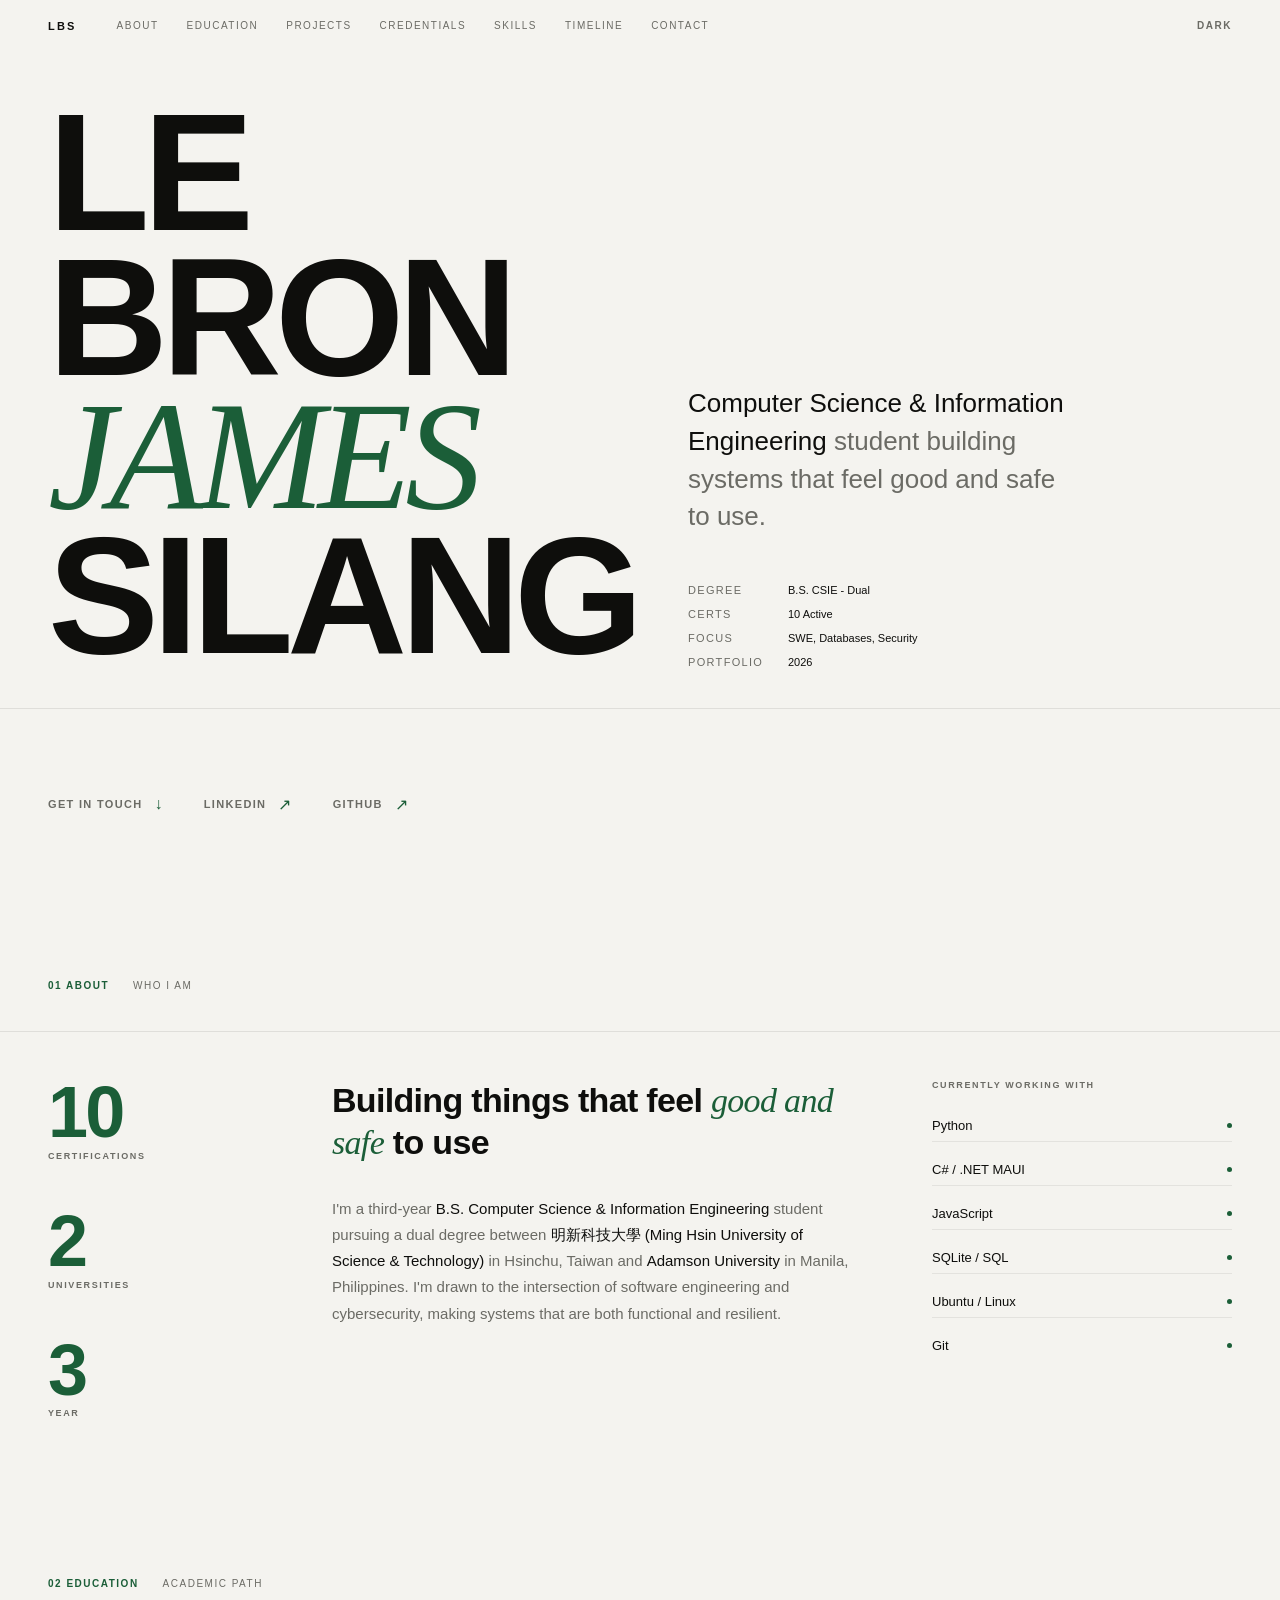
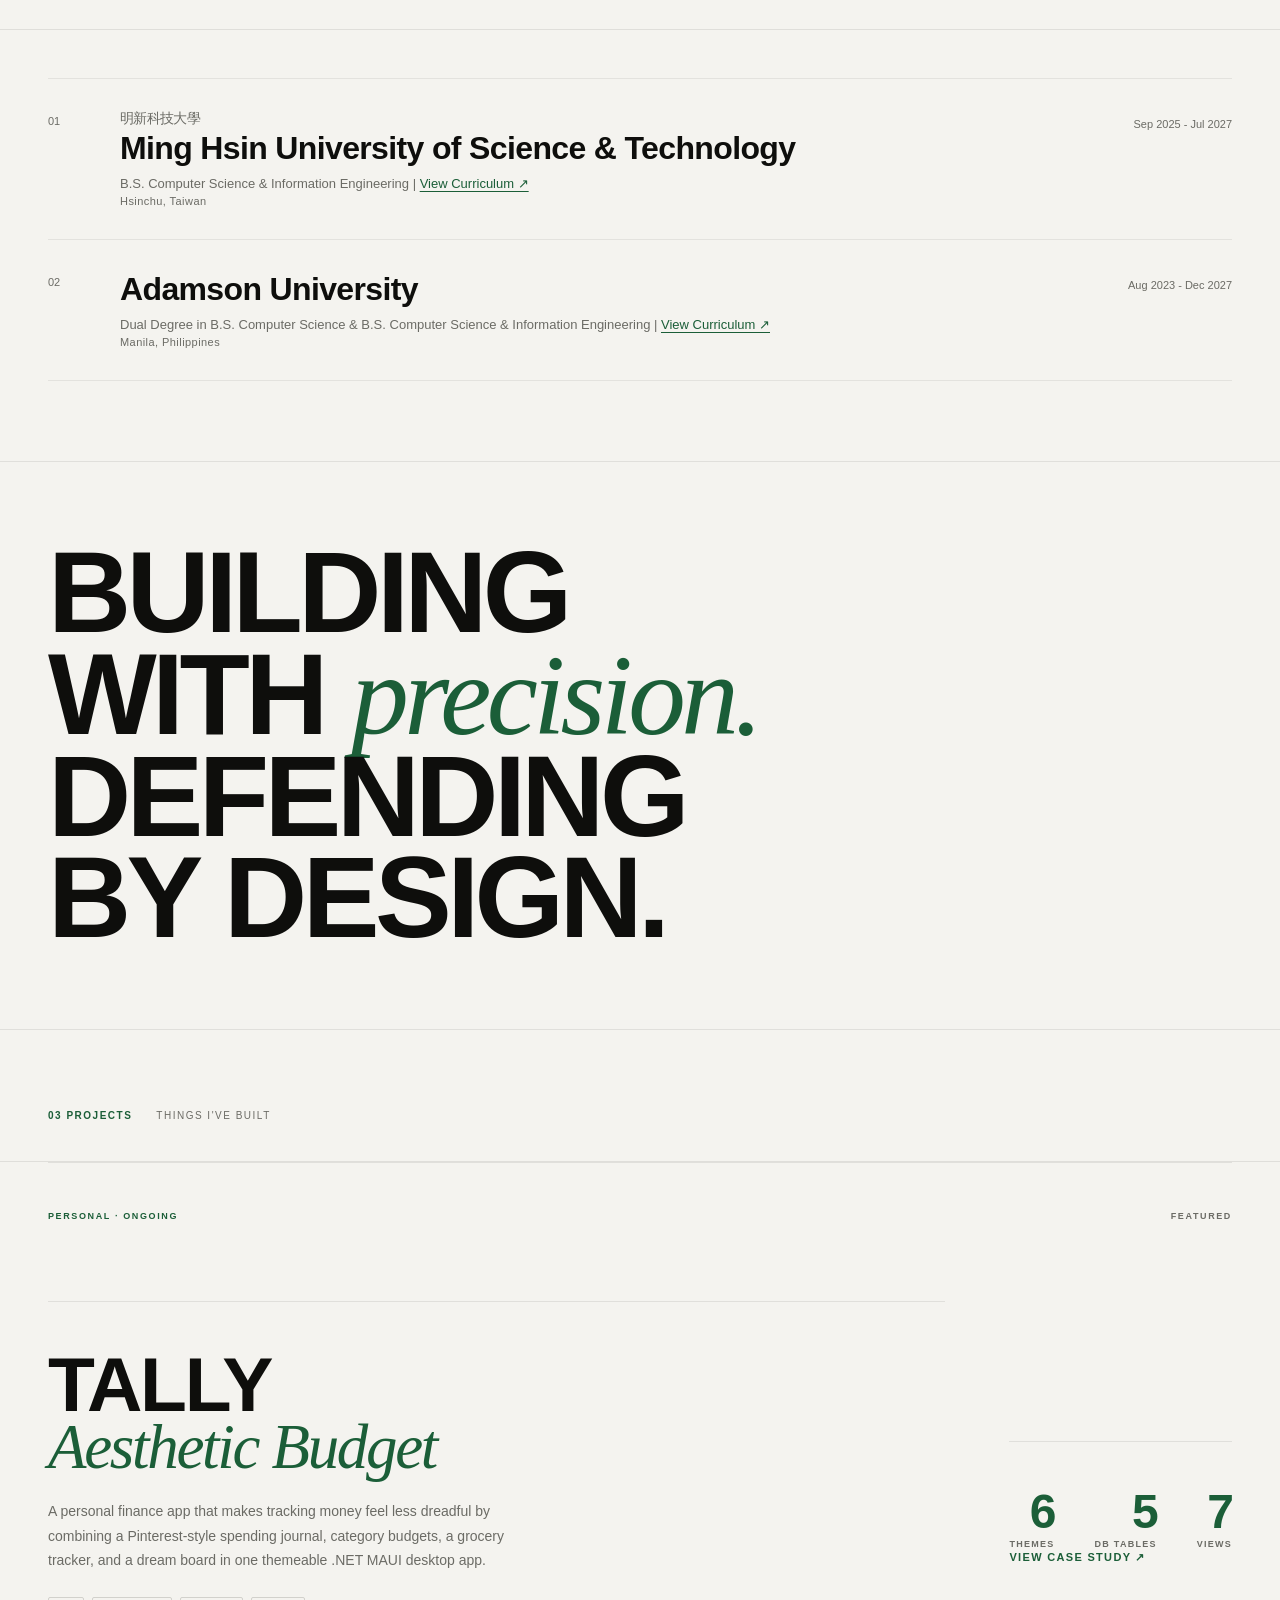
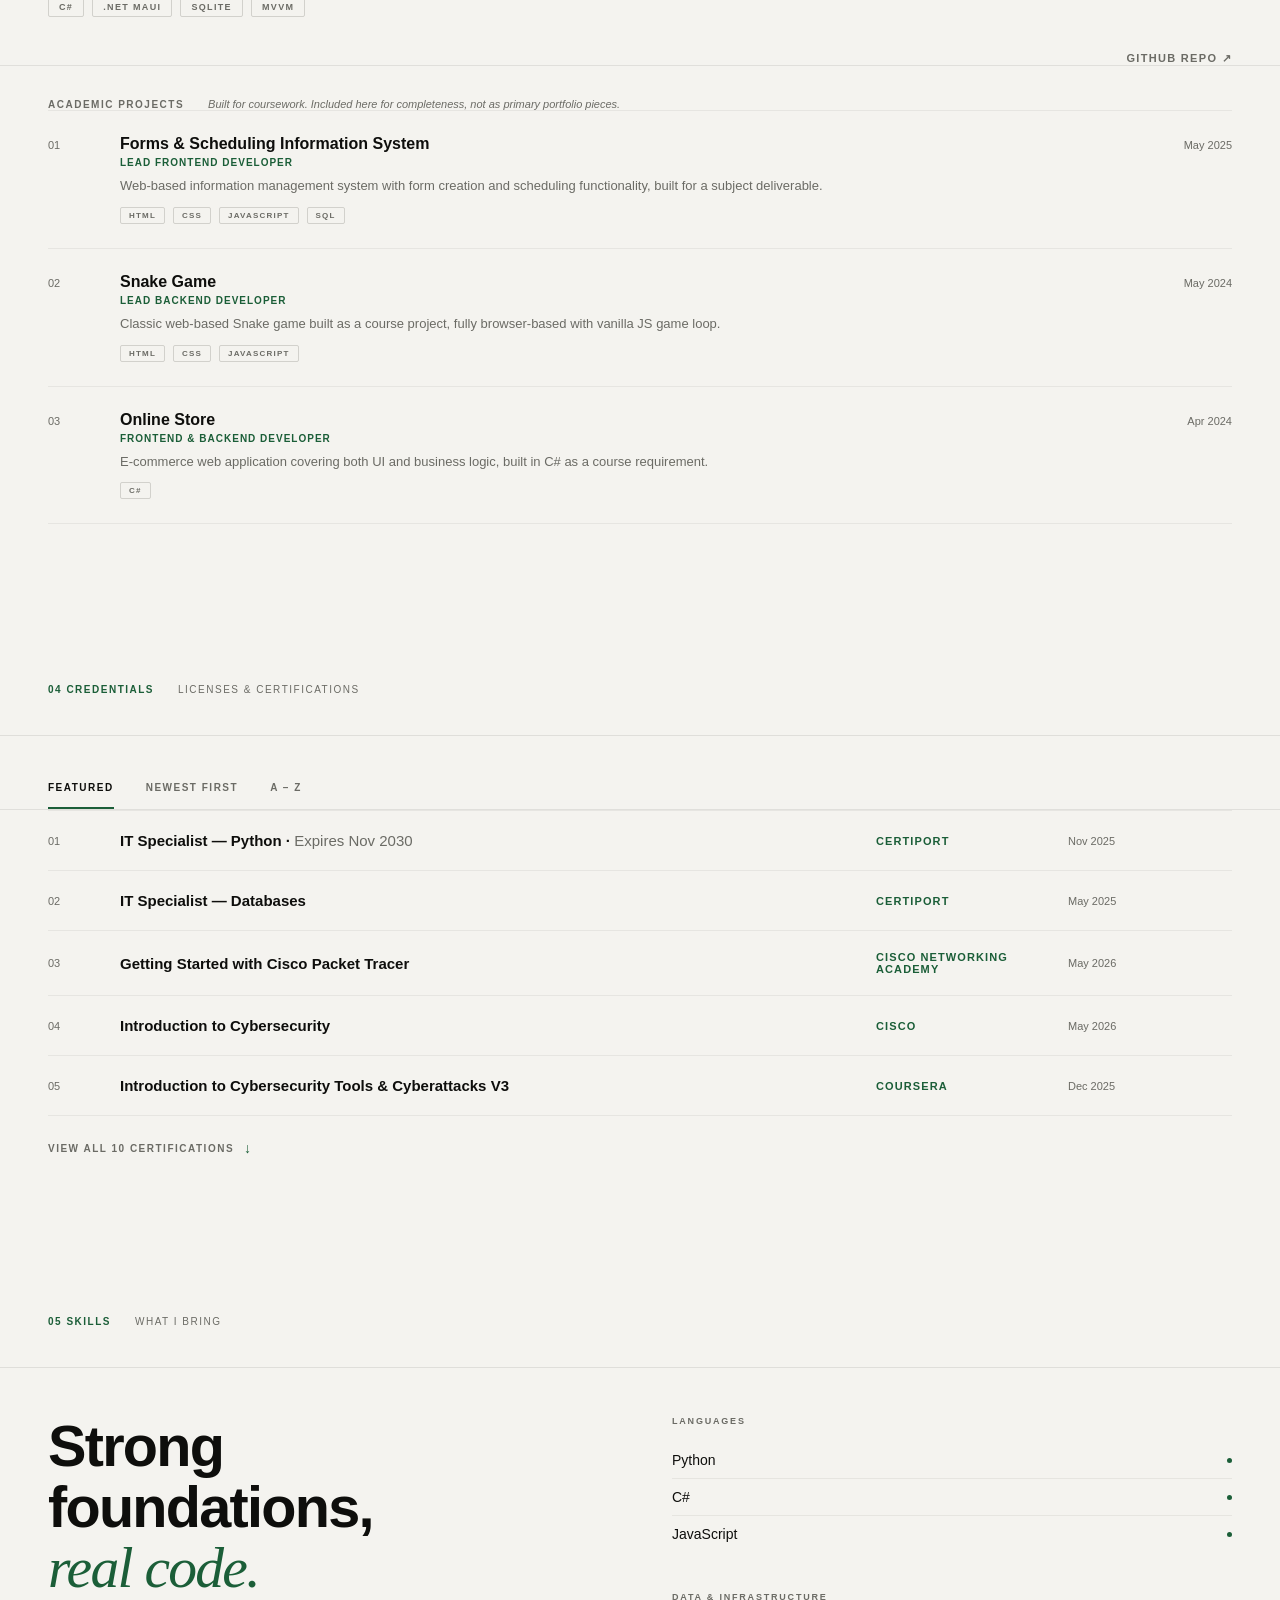
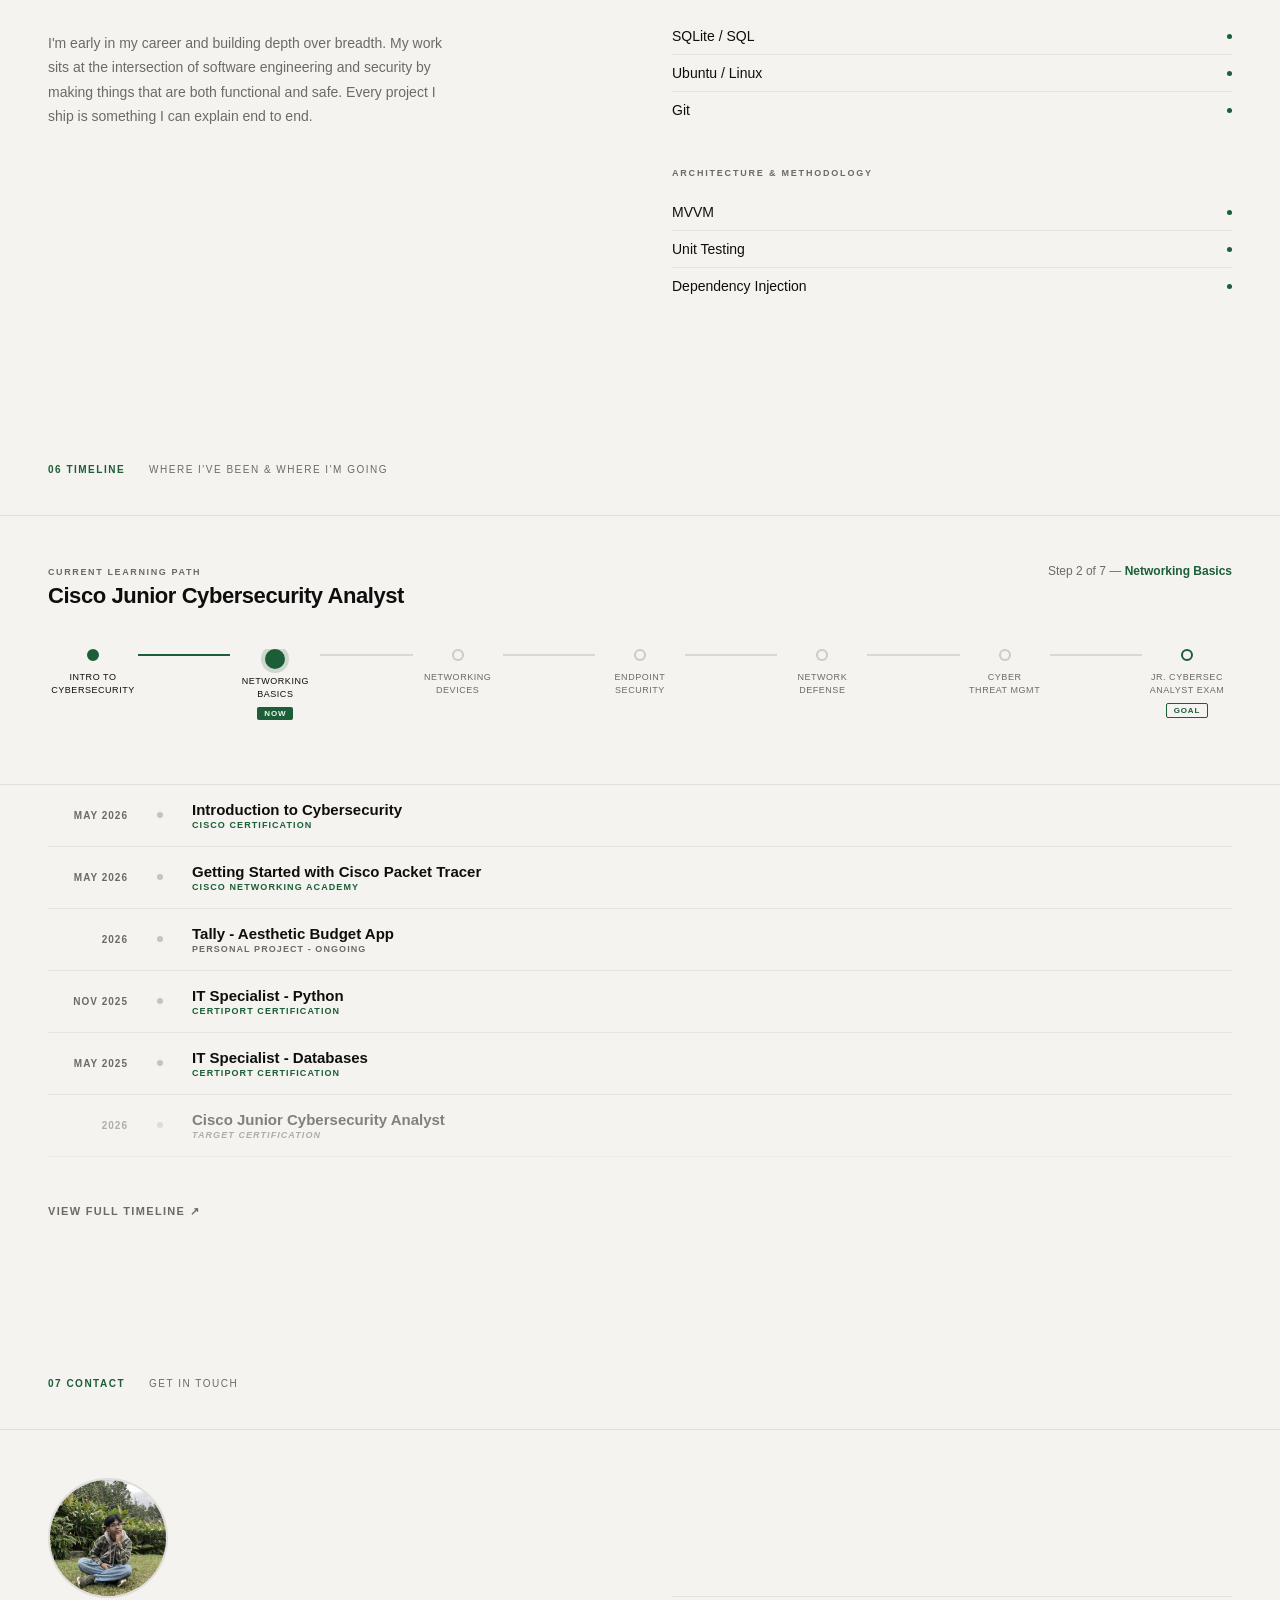
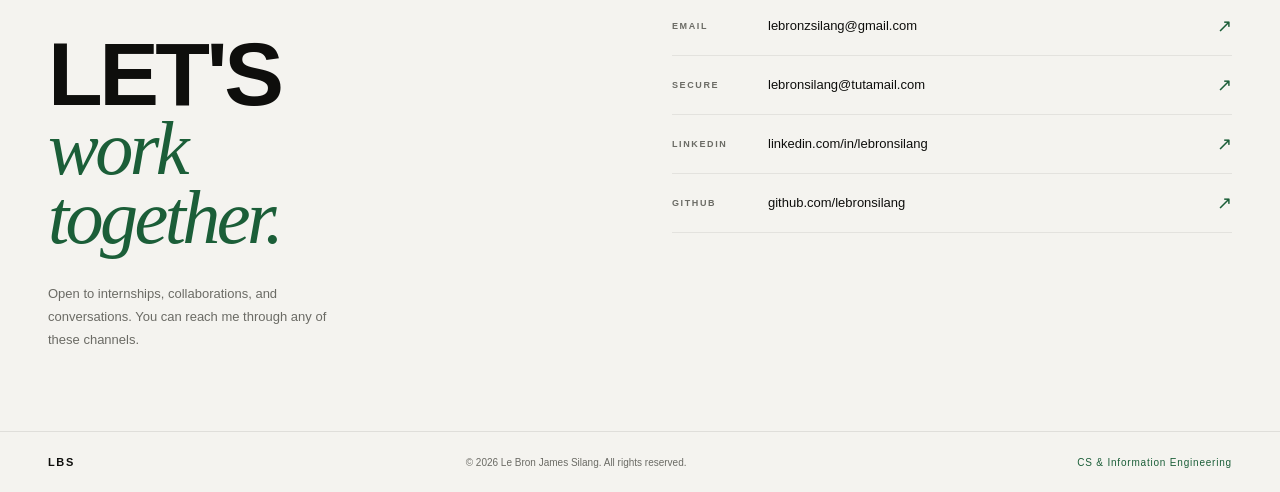
==== commit bf3adc23: "feat: added project and timeline page" ====
--- a/index.html
+++ b/index.html
@@ -3,8 +3,9 @@
 <head>
   <meta charset="UTF-8" />
   <meta name="viewport" content="width=device-width, initial-scale=1.0"/>
-  <title>Le Bron Silang</title>
+  <title>Le Bron James Silang</title>
   <meta name="description" content="Le Bron Silang is a Computer Science & Information Engineering student specialising in databases, Python, and cybersecurity." />
+  <link rel="icon" type="image/x-icon" href="images/icon.svg">
   <link rel="stylesheet" href="style.css" />
 </head>
 <body>
@@ -18,8 +19,10 @@
       <div class="nav-links">
         <a href="#about">About</a>
         <a href="#education">Education</a>
+        <a href="#projects">Projects</a>
         <a href="#certifications">Credentials</a>
         <a href="#skills">Skills</a>
+        <a href="#timeline">Timeline</a>
         <a href="#contact">Contact</a>
       </div>
     </div>
@@ -27,7 +30,7 @@
       <button class="theme-btn" id="themeToggleDesktop" aria-label="Toggle colour theme">Dark</button>
       <button class="hamburger-btn" id="menuToggle" aria-label="Open navigation menu" aria-expanded="false" aria-controls="mobileMenu">
         <svg width="18" height="12" viewBox="0 0 18 12" fill="currentColor" aria-hidden="true">
-          <rect y="0"   width="18" height="1.5" rx="0.75"/>
+          <rect y="0"    width="18" height="1.5" rx="0.75"/>
           <rect y="5.25" width="18" height="1.5" rx="0.75"/>
           <rect y="10.5" width="18" height="1.5" rx="0.75"/>
         </svg>
@@ -39,19 +42,17 @@
   <div class="mobile-menu" id="mobileMenu" role="menu">
     <a href="#about"          class="mobile-link" role="menuitem">About</a>
     <a href="#education"      class="mobile-link" role="menuitem">Education</a>
+    <a href="#projects"       class="mobile-link" role="menuitem">Projects</a>
     <a href="#certifications" class="mobile-link" role="menuitem">Credentials</a>
     <a href="#skills"         class="mobile-link" role="menuitem">Skills</a>
+    <a href="#timeline"       class="mobile-link" role="menuitem">Timeline</a>
     <a href="#contact"        class="mobile-link" role="menuitem">Contact</a>
     <button class="theme-btn mobile-link" style="text-align:left;border:none;background:none;cursor:pointer;" aria-label="Toggle colour theme">Dark</button>
   </div>
 
   <!-- HERO -->
   <section id="hero">
-    <div class="hero-bar">
-      <div class="hero-bar-cell">Location — <span>Manila · Hsinchu</span></div>
-      <div class="hero-bar-cell">Status — <span>3rd Year · Dual Degree</span></div>
-      <div class="hero-bar-cell">Open to — <span>Internships · Collaborations</span></div>
-    </div>
+    
 
     <div class="hero-main">
       <div class="hero-name-block">
@@ -63,12 +64,12 @@
       </div>
       <div class="hero-aside">
         <p class="hero-descriptor">
-          <strong>Computer Science &amp; Information Engineering</strong> student building systems that feel good to use — and keeping them safe.
+          <strong>Computer Science &amp; Information Engineering</strong> student building systems that feel good and safe to use.
         </p>
         <div class="hero-meta">
           <div class="hero-meta-row">
             <span class="hero-meta-label">Degree</span>
-            <span class="hero-meta-val">B.S. CSIE — Dual</span>
+            <span class="hero-meta-val">B.S. CSIE - Dual</span>
           </div>
           <div class="hero-meta-row">
             <span class="hero-meta-label">Certs</span>
@@ -76,27 +77,27 @@
           </div>
           <div class="hero-meta-row">
             <span class="hero-meta-label">Focus</span>
-            <span class="hero-meta-val">Databases · Security · SWE</span>
+            <span class="hero-meta-val">SWE, Databases, Security</span>
           </div>
           <div class="hero-meta-row">
             <span class="hero-meta-label">Portfolio</span>
-            <span class="hero-meta-val">2025</span>
+            <span class="hero-meta-val">2026</span>
           </div>
         </div>
       </div>
     </div>
 
     <div class="hero-footer">
-      <a href="#contact"                              class="hero-cta"><span>Get in Touch</span><span class="arr">↓</span></a>
-      <a href="https://linkedin.com/in/lebronsilang"  target="_blank" rel="noopener" class="hero-cta"><span>LinkedIn</span><span class="arr">↗</span></a>
-      <a href="https://github.com/lebronsilang"       target="_blank" rel="noopener" class="hero-cta"><span>GitHub</span><span class="arr">↗</span></a>
+      <a href="#contact" class="hero-cta"><span>Get in Touch</span><span class="arr">↓</span></a>
+      <a href="https://linkedin.com/in/lebronsilang" target="_blank" rel="noopener" class="hero-cta"><span>LinkedIn</span><span class="arr">↗</span></a>
+      <a href="https://github.com/lebronsilang"      target="_blank" rel="noopener" class="hero-cta"><span>GitHub</span><span class="arr">↗</span></a>
     </div>
   </section>
 
   <!-- ABOUT -->
   <section id="about">
     <div class="sec-head">
-      <span class="sec-num">01 — About</span>
+      <span class="sec-num">01 About</span>
       <span class="sec-title">Who I Am</span>
     </div>
     <div class="about-grid">
@@ -115,9 +116,9 @@
         </div>
       </div>
       <div class="about-body">
-        <p class="about-pull">Building things that feel good to use — and <em>keeping them safe.</em></p>
+        <p class="about-pull">Building things that feel <em>good and safe</em> to use</p>
         <p class="about-text">
-          I'm a third-year <strong>B.S. Computer Science &amp; Information Engineering</strong> student pursuing a dual degree between <strong>明新科技大學 (Ming Hsin University of Science &amp; Technology)</strong> in Hsinchu, Taiwan and <strong>Adamson University</strong> in Manila, Philippines. I'm drawn to the intersection of software engineering and cybersecurity — making systems that are both functional and resilient.
+          I'm a third-year <strong>B.S. Computer Science &amp; Information Engineering</strong> student pursuing a dual degree between <strong>明新科技大學 (Ming Hsin University of Science &amp; Technology)</strong> in Hsinchu, Taiwan and <strong>Adamson University</strong> in Manila, Philippines. I'm drawn to the intersection of software engineering and cybersecurity, making systems that are both functional and resilient.
         </p>
       </div>
       <div class="about-right">
@@ -137,7 +138,7 @@
   <!-- EDUCATION -->
   <section id="education">
     <div class="sec-head">
-      <span class="sec-num">02 — Education</span>
+      <span class="sec-num">02 Education</span>
       <span class="sec-title">Academic Path</span>
     </div>
     <div class="edu-items">
@@ -148,19 +149,19 @@
             <span class="edu-school-cn">明新科技大學</span>
             Ming Hsin University of Science &amp; Technology
           </div>
-          <div class="edu-degree">B.S. Computer Science &amp; Information Engineering</div>
+          <div class="edu-degree">B.S. Computer Science &amp; Information Engineering | <a href="https://www.adamson.edu.ph/v1/?page=curriculum&cid=%20%20%20%2076&curryear=2023" target="_blank" rel="noopener" style="color:var(--green);text-decoration:underline;text-underline-offset:3px;">View Curriculum ↗</a></div>
           <div class="edu-loc">Hsinchu, Taiwan</div>
         </div>
-        <div class="edu-dates">Sep 2025 — Jul 2027</div>
+        <div class="edu-dates">Sep 2025 - Jul 2027</div>
       </div>
       <div class="edu-item">
         <div class="edu-n">02</div>
         <div class="edu-content">
           <div class="edu-school">Adamson University</div>
-          <div class="edu-degree">Dual Degree — B.S. Computer Science &amp; Information Engineering</div>
+          <div class="edu-degree">Dual Degree in B.S. Computer Science &amp; B.S. Computer Science &amp; Information Engineering | <a href="https://www.adamson.edu.ph/v1/?page=curriculum&cid=%20%20%20%2076&curryear=2023" target="_blank" rel="noopener" style="color:var(--green);text-decoration:underline;text-underline-offset:3px;">View Curriculum ↗</a></div>
           <div class="edu-loc">Manila, Philippines</div>
         </div>
-        <div class="edu-dates">Aug 2023 — Dec 2027</div>
+        <div class="edu-dates">Aug 2023 - Dec 2027</div>
       </div>
     </div>
   </section>
@@ -175,10 +176,102 @@
     </div>
   </div>
 
+  <!-- PROJECTS -->
+  <section id="projects">
+    <div class="sec-head">
+      <span class="sec-num">03 Projects</span>
+      <span class="sec-title">Things I've Built</span>
+    </div>
+
+    <!-- Featured project -->
+    <div class="proj-featured-wrap">
+      <a href="projectpage.html" class="proj-featured">
+        <div class="proj-featured-meta">
+          <span class="proj-tag">Personal · Ongoing</span>
+          <span class="proj-featured-num">Featured</span>
+        </div>
+        <div class="proj-featured-body">
+          <div class="proj-featured-left">
+            <h2 class="proj-featured-title">Tally<br><em>Aesthetic Budget</em></h2>
+            <p class="proj-featured-desc">A personal finance app that makes tracking money feel less dreadful by combining a Pinterest-style spending journal, category budgets, a grocery tracker, and a dream board in one themeable .NET MAUI desktop app.</p>
+            <div class="proj-stack">
+              <span>C#</span><span>.NET MAUI</span><span>SQLite</span><span>MVVM</span>
+            </div>
+          </div>
+          <div class="proj-featured-right">
+            <div class="proj-featured-stats">
+              <div class="proj-stat">
+                <span class="proj-stat-n">6</span>
+                <span class="proj-stat-l">Themes</span>
+              </div>
+              <div class="proj-stat">
+                <span class="proj-stat-n">5</span>
+                <span class="proj-stat-l">DB Tables</span>
+              </div>
+              <div class="proj-stat">
+                <span class="proj-stat-n">7</span>
+                <span class="proj-stat-l">Views</span>
+              </div>
+            </div>
+            <div class="proj-cta">View case study ↗</div>
+            <a href="https://github.com/lebronsilang/Tally_AestheticBudget" target="_blank" rel="noopener" class="proj-cta" style="margin-top:8px;color:var(--muted);transition:color 0.15s;" onclick="event.stopPropagation();">GitHub Repo ↗</a>
+          </div>
+        </div>
+      </a>
+    </div>
+
+    <!-- Academic projects -->
+    <div class="proj-academic-head">
+      <span class="proj-academic-label">Academic Projects</span>
+      <span class="proj-academic-note">Built for coursework. Included here for completeness, not as primary portfolio pieces.</span>
+    </div>
+
+    <div class="proj-academic-list">
+      <div class="proj-academic-item">
+        <div class="proj-ac-n">01</div>
+        <div class="proj-ac-content">
+          <div class="proj-ac-title">Forms &amp; Scheduling Information System</div>
+          <div class="proj-ac-role">Lead Frontend Developer</div>
+          <div class="proj-ac-desc">Web-based information management system with form creation and scheduling functionality, built for a subject deliverable.</div>
+          <div class="proj-stack proj-stack-sm">
+            <span>HTML</span><span>CSS</span><span>JavaScript</span><span>SQL</span>
+          </div>
+        </div>
+        <div class="proj-ac-date">May 2025</div>
+      </div>
+
+      <div class="proj-academic-item">
+        <div class="proj-ac-n">02</div>
+        <div class="proj-ac-content">
+          <div class="proj-ac-title">Snake Game</div>
+          <div class="proj-ac-role">Lead Backend Developer</div>
+          <div class="proj-ac-desc">Classic web-based Snake game built as a course project, fully browser-based with vanilla JS game loop.</div>
+          <div class="proj-stack proj-stack-sm">
+            <span>HTML</span><span>CSS</span><span>JavaScript</span>
+          </div>
+        </div>
+        <div class="proj-ac-date">May 2024</div>
+      </div>
+
+      <div class="proj-academic-item">
+        <div class="proj-ac-n">03</div>
+        <div class="proj-ac-content">
+          <div class="proj-ac-title">Online Store</div>
+          <div class="proj-ac-role">Frontend &amp; Backend Developer</div>
+          <div class="proj-ac-desc">E-commerce web application covering both UI and business logic, built in C# as a course requirement.</div>
+          <div class="proj-stack proj-stack-sm">
+            <span>C#</span>
+          </div>
+        </div>
+        <div class="proj-ac-date">Apr 2024</div>
+      </div>
+    </div>
+  </section>
+
   <!-- CERTIFICATIONS -->
   <section id="certifications">
     <div class="sec-head">
-      <span class="sec-num">03 — Credentials</span>
+      <span class="sec-num">04 Credentials</span>
       <span class="sec-title">Licenses &amp; Certifications</span>
     </div>
 
@@ -199,13 +292,13 @@
   <!-- SKILLS -->
   <section id="skills">
     <div class="sec-head">
-      <span class="sec-num">04 — Skills</span>
+      <span class="sec-num">05 Skills</span>
       <span class="sec-title">What I Bring</span>
     </div>
     <div class="skills-split">
       <div class="skills-left">
         <div class="skills-big">Strong<br>foundations,<br><em>real code.</em></div>
-        <p class="skills-desc">I'm early in my career and building depth over breadth. My work sits at the intersection of software engineering and security — making things that are both functional and safe. Every project I ship is something I can explain end to end.</p>
+        <p class="skills-desc">I'm early in my career and building depth over breadth. My work sits at the intersection of software engineering and security by making things that are both functional and safe. Every project I ship is something I can explain end to end.</p>
       </div>
       <div class="skills-right">
         <div class="skill-group">
@@ -236,16 +329,142 @@
     </div>
   </section>
 
+  <!-- TIMELINE PREVIEW -->
+  <section id="timeline">
+    <div class="sec-head">
+      <span class="sec-num">06 Timeline</span>
+      <span class="sec-title">Where I've Been &amp; Where I'm Going</span>
+    </div>
+
+    <!-- Cisco career path progress -->
+    <div class="tl-path-wrap">
+      <div class="tl-path-header">
+        <div>
+          <div class="tl-path-label">Current Learning Path</div>
+          <div class="tl-path-title">Cisco Junior Cybersecurity Analyst</div>
+        </div>
+        <div class="tl-path-progress-text">Step 2 of 7 — <em>Networking Basics</em></div>
+      </div>
+
+      <div class="tl-path-track">
+        <!-- Step 1 — done -->
+        <div class="tl-step done">
+          <div class="tl-step-dot"></div>
+          <div class="tl-step-label">Intro to<br>Cybersecurity</div>
+        </div>
+        <div class="tl-step-line done"></div>
+
+        <!-- Step 2 — current -->
+        <div class="tl-step current">
+          <div class="tl-step-dot"></div>
+          <div class="tl-step-label">Networking<br>Basics</div>
+          <div class="tl-step-badge">Now</div>
+        </div>
+        <div class="tl-step-line"></div>
+
+        <!-- Step 3 -->
+        <div class="tl-step upcoming">
+          <div class="tl-step-dot"></div>
+          <div class="tl-step-label">Networking<br>Devices</div>
+        </div>
+        <div class="tl-step-line"></div>
+
+        <!-- Step 4 -->
+        <div class="tl-step upcoming">
+          <div class="tl-step-dot"></div>
+          <div class="tl-step-label">Endpoint<br>Security</div>
+        </div>
+        <div class="tl-step-line"></div>
+
+        <!-- Step 5 -->
+        <div class="tl-step upcoming">
+          <div class="tl-step-dot"></div>
+          <div class="tl-step-label">Network<br>Defense</div>
+        </div>
+        <div class="tl-step-line"></div>
+
+        <!-- Step 6 -->
+        <div class="tl-step upcoming">
+          <div class="tl-step-dot"></div>
+          <div class="tl-step-label">Cyber<br>Threat Mgmt</div>
+        </div>
+        <div class="tl-step-line"></div>
+
+        <!-- Step 7 — goal -->
+        <div class="tl-step goal">
+          <div class="tl-step-dot"></div>
+          <div class="tl-step-label">Jr. Cybersec<br>Analyst Exam</div>
+          <div class="tl-step-badge goal-badge">Goal</div>
+        </div>
+      </div>
+    </div>
+
+    <!-- Recent highlights -->
+    <div class="tl-highlights">
+      <div class="tl-highlight-row">
+        <div class="tl-hl-date">May 2026</div>
+        <div class="tl-hl-dot"></div>
+        <div class="tl-hl-content">
+          <div class="tl-hl-title">Introduction to Cybersecurity</div>
+          <div class="tl-hl-type cert-type">Cisco Certification</div>
+        </div>
+      </div>
+      <div class="tl-highlight-row">
+        <div class="tl-hl-date">May 2026</div>
+        <div class="tl-hl-dot"></div>
+        <div class="tl-hl-content">
+          <div class="tl-hl-title">Getting Started with Cisco Packet Tracer</div>
+          <div class="tl-hl-type cert-type">Cisco Networking Academy</div>
+        </div>
+      </div>
+      <div class="tl-highlight-row">
+        <div class="tl-hl-date">2026</div>
+        <div class="tl-hl-dot"></div>
+        <div class="tl-hl-content">
+          <div class="tl-hl-title">Tally - Aesthetic Budget App</div>
+          <div class="tl-hl-type proj-type">Personal Project - Ongoing</div>
+        </div>
+      </div>
+      <div class="tl-highlight-row">
+        <div class="tl-hl-date">Nov 2025</div>
+        <div class="tl-hl-dot"></div>
+        <div class="tl-hl-content">
+          <div class="tl-hl-title">IT Specialist - Python</div>
+          <div class="tl-hl-type cert-type">Certiport Certification</div>
+        </div>
+      </div>      
+      <div class="tl-highlight-row">
+        <div class="tl-hl-date">May 2025</div>
+        <div class="tl-hl-dot"></div>
+        <div class="tl-hl-content">
+          <div class="tl-hl-title">IT Specialist - Databases</div>
+          <div class="tl-hl-type cert-type">Certiport Certification</div>
+        </div>
+      </div>
+      <div class="tl-highlight-row tl-highlight-row--future">
+        <div class="tl-hl-date">2026</div>
+        <div class="tl-hl-dot"></div>
+        <div class="tl-hl-content">
+          <div class="tl-hl-title">Cisco Junior Cybersecurity Analyst</div>
+          <div class="tl-hl-type goal-type">Target Certification</div>
+        </div>
+      </div>
+    </div>
+
+    <a href="timeline.html" class="tl-view-all">View full timeline ↗</a>
+  </section>
+
   <!-- CONTACT -->
   <section id="contact">
     <div class="sec-head">
-      <span class="sec-num">05 — Contact</span>
+      <span class="sec-num">07 Contact</span>
       <span class="sec-title">Get In Touch</span>
     </div>
     <div class="contact-split">
       <div class="contact-left">
+        <img src="images/profile.jpg" alt="Le Bron James Silang" class="contact-photo" />
         <div class="contact-big">Let's<br><em>work<br>together.</em></div>
-        <p class="contact-note">Open to internships, collaborations, and conversations. Reach out through any of these channels — I respond within 24 hours.</p>
+        <p class="contact-note">Open to internships, collaborations, and conversations. You can reach me through any of these channels.</p>
       </div>
       <div class="contact-right">
         <a href="mailto:lebronzsilang@gmail.com" class="contact-row">
@@ -274,7 +493,7 @@
 
   <footer>
     <span class="footer-logo">LBS</span>
-    <span class="footer-copy">© 2025 Le Bron James Silang. All rights reserved.</span>
+    <span class="footer-copy">© 2026 Le Bron James Silang. All rights reserved.</span>
     <span class="footer-field">CS &amp; Information Engineering</span>
   </footer>
 
--- a/style.css
+++ b/style.css
@@ -546,6 +546,19 @@
   padding: 48px 48px 80px;
 }
 
+/* Contact photo */
+.contact-photo {
+  width: 120px;
+  height: 120px;
+  border-radius: 50%;
+  object-fit: cover;
+  margin-bottom: 32px;
+  border: 2px solid rgba(110, 110, 100, 0.15);
+  filter: grayscale(20%);
+  transition: filter 0.3s;
+}
+.contact-photo:hover { filter: grayscale(0%); }
+
 .contact-big {
   font-size: clamp(48px, 7vw, 96px);
   font-weight: 900; letter-spacing: -0.04em;
@@ -668,4 +681,744 @@
 
   footer { padding: 20px 24px; }
   .footer-field { display: none; }
+}
+
+/* ===========================
+   PROJECTS
+   =========================== */
+
+/* Featured project block */
+.proj-featured-wrap {
+  padding: 0 48px;
+  margin-bottom: 0;
+  border-bottom: 1px solid rgba(110, 110, 100, 0.15);
+}
+
+.proj-featured {
+  display: block;
+  padding: 48px 0;
+  border-top: 1px solid rgba(110, 110, 100, 0.15);
+  transition: opacity 0.15s;
+  color: inherit;
+}
+.proj-featured:hover { opacity: 0.75; }
+
+.proj-featured-meta {
+  display: flex;
+  justify-content: space-between;
+  align-items: center;
+  margin-bottom: 32px;
+}
+
+.proj-tag {
+  font-size: 9px; font-weight: 700;
+  letter-spacing: 0.18em; text-transform: uppercase;
+  color: var(--green);
+}
+
+.proj-featured-num {
+  font-size: 9px; font-weight: 700;
+  letter-spacing: 0.18em; text-transform: uppercase;
+  color: var(--muted);
+}
+
+.proj-featured-body {
+  display: grid;
+  grid-template-columns: 1fr auto;
+  gap: 64px;
+  align-items: end;
+}
+
+.proj-featured-title {
+  font-size: clamp(40px, 6vw, 80px);
+  font-weight: 900;
+  line-height: 0.9;
+  letter-spacing: -0.03em;
+  text-transform: uppercase;
+  margin-bottom: 24px;
+}
+.proj-featured-title em {
+  font-family: var(--serif);
+  font-style: italic;
+  font-weight: 400;
+  color: var(--green);
+  text-transform: none;
+  font-size: 0.82em;
+  display: block;
+}
+
+.proj-featured-desc {
+  font-size: 14px;
+  line-height: 1.75;
+  color: var(--muted);
+  max-width: 480px;
+  margin-bottom: 24px;
+}
+
+.proj-stack {
+  display: flex;
+  flex-wrap: wrap;
+  gap: 8px;
+}
+.proj-stack span {
+  font-size: 9px; font-weight: 700;
+  letter-spacing: 0.15em; text-transform: uppercase;
+  color: var(--muted);
+  border: 1px solid rgba(110, 110, 100, 0.25);
+  padding: 4px 10px;
+  border-radius: 2px;
+}
+
+.proj-stack-sm span {
+  font-size: 8px;
+  padding: 3px 8px;
+}
+
+.proj-featured-right {
+  display: flex;
+  flex-direction: column;
+  align-items: flex-end;
+  gap: 32px;
+}
+
+.proj-featured-stats {
+  display: flex;
+  gap: 40px;
+  text-align: right;
+}
+
+.proj-stat-n {
+  display: block;
+  font-size: 48px; font-weight: 900;
+  line-height: 0.9; letter-spacing: -0.04em;
+  color: var(--green);
+}
+.proj-stat-l {
+  font-size: 9px; font-weight: 700;
+  letter-spacing: 0.14em; text-transform: uppercase;
+  color: var(--muted); margin-top: 4px;
+}
+
+.proj-cta {
+  font-size: 11px; font-weight: 700;
+  letter-spacing: 0.12em; text-transform: uppercase;
+  color: var(--green);
+}
+
+/* Academic projects list */
+.proj-academic-head {
+  display: flex;
+  align-items: baseline;
+  gap: 24px;
+  padding: 32px 48px 0;
+}
+
+.proj-academic-label {
+  font-size: 10px; font-weight: 700;
+  letter-spacing: 0.15em; text-transform: uppercase;
+  color: var(--muted);
+}
+
+.proj-academic-note {
+  font-size: 11px;
+  color: var(--muted);
+  font-style: italic;
+}
+
+.proj-academic-list {
+  padding: 0 48px 80px;
+  display: flex;
+  flex-direction: column;
+  gap: 0;
+}
+
+.proj-academic-item {
+  display: grid;
+  grid-template-columns: 40px 1fr auto;
+  gap: 32px;
+  align-items: start;
+  padding: 24px 0;
+  border-bottom: 1px solid rgba(110, 110, 100, 0.1);
+  transition: opacity 0.15s;
+}
+.proj-academic-item:first-child { border-top: 1px solid rgba(110, 110, 100, 0.1); }
+.proj-academic-item:hover { opacity: 0.6; }
+
+.proj-ac-n { font-size: 11px; color: var(--muted); padding-top: 4px; }
+.proj-ac-title { font-size: 16px; font-weight: 600; margin-bottom: 4px; }
+.proj-ac-role {
+  font-size: 10px; font-weight: 700;
+  letter-spacing: 0.1em; text-transform: uppercase;
+  color: var(--green); margin-bottom: 8px;
+}
+.proj-ac-desc { font-size: 13px; color: var(--muted); line-height: 1.6; margin-bottom: 10px; }
+.proj-ac-date { font-size: 11px; color: var(--muted); white-space: nowrap; padding-top: 4px; }
+
+/* ===========================
+   TIMELINE
+   =========================== */
+
+/* Cisco path track */
+.tl-path-wrap {
+  padding: 48px 48px 0;
+  margin-bottom: 48px;
+}
+
+.tl-path-header {
+  display: flex;
+  justify-content: space-between;
+  align-items: baseline;
+  margin-bottom: 40px;
+}
+
+.tl-path-label {
+  font-size: 9px; font-weight: 700;
+  letter-spacing: 0.18em; text-transform: uppercase;
+  color: var(--muted); margin-bottom: 6px;
+}
+
+.tl-path-title {
+  font-size: 22px; font-weight: 700;
+  letter-spacing: -0.02em;
+  color: var(--fg);
+}
+
+.tl-path-progress-text {
+  font-size: 12px;
+  color: var(--muted);
+}
+.tl-path-progress-text em { color: var(--green); font-style: normal; font-weight: 600; }
+
+/* The dot-and-line track */
+.tl-path-track {
+  display: flex;
+  align-items: flex-start;
+  overflow-x: auto;
+  padding-bottom: 16px;
+  gap: 0;
+  scrollbar-width: none;
+}
+.tl-path-track::-webkit-scrollbar { display: none; }
+
+.tl-step {
+  display: flex;
+  flex-direction: column;
+  align-items: center;
+  position: relative;
+  flex-shrink: 0;
+  min-width: 90px;
+}
+
+.tl-step-dot {
+  width: 12px; height: 12px;
+  border-radius: 50%;
+  border: 2px solid rgba(110, 110, 100, 0.3);
+  background: var(--bg);
+  margin-bottom: 10px;
+  position: relative;
+  z-index: 2;
+  transition: transform 0.2s;
+}
+
+.tl-step.done .tl-step-dot {
+  background: var(--green);
+  border-color: var(--green);
+}
+
+.tl-step.current .tl-step-dot {
+  width: 20px; height: 20px;
+  background: var(--green);
+  border-color: var(--green);
+  box-shadow: 0 0 0 4px rgba(27, 94, 56, 0.18);
+  margin-bottom: 6px;
+}
+
+[data-theme="dark"] .tl-step.current .tl-step-dot {
+  box-shadow: 0 0 0 5px rgba(62, 207, 116, 0.2);
+}
+
+.tl-step.goal .tl-step-dot {
+  border-color: var(--green);
+  border-width: 2px;
+}
+
+.tl-step-label {
+  font-size: 9px; font-weight: 500;
+  letter-spacing: 0.06em; text-transform: uppercase;
+  color: var(--muted);
+  text-align: center;
+  line-height: 1.4;
+}
+
+.tl-step.done .tl-step-label,
+.tl-step.current .tl-step-label { color: var(--fg); }
+
+.tl-step-badge {
+  margin-top: 6px;
+  font-size: 8px; font-weight: 700;
+  letter-spacing: 0.1em; text-transform: uppercase;
+  color: var(--bg);
+  background: var(--green);
+  padding: 2px 7px;
+  border-radius: 2px;
+}
+
+.tl-step-badge.goal-badge {
+  background: transparent;
+  color: var(--green);
+  border: 1px solid var(--green);
+}
+
+.tl-step-line {
+  flex: 1;
+  height: 2px;
+  background: rgba(110, 110, 100, 0.2);
+  margin-top: 5px;
+  min-width: 32px;
+  align-self: flex-start;
+  margin-top: 5px;
+}
+
+.tl-step-line.done { background: var(--green); }
+
+/* Recent highlight rows */
+.tl-highlights {
+  padding: 0 48px;
+  border-top: 1px solid rgba(110, 110, 100, 0.15);
+  margin-bottom: 0;
+}
+
+.tl-highlight-row {
+  display: grid;
+  grid-template-columns: 80px 24px 1fr;
+  gap: 0 20px;
+  align-items: center;
+  padding: 16px 0;
+  border-bottom: 1px solid rgba(110, 110, 100, 0.1);
+  transition: opacity 0.15s;
+}
+.tl-highlight-row:hover { opacity: 0.6; }
+.tl-highlight-row--future { opacity: 0.5; }
+.tl-highlight-row--future:hover { opacity: 0.75; }
+
+.tl-hl-date {
+  font-size: 10px; font-weight: 700;
+  letter-spacing: 0.1em; text-transform: uppercase;
+  color: var(--muted);
+  text-align: right;
+}
+
+.tl-hl-dot {
+  width: 6px; height: 6px;
+  border-radius: 50%;
+  background: rgba(110, 110, 100, 0.35);
+  justify-self: center;
+}
+
+
+.tl-hl-content .cert-type  { color: var(--green); }
+.tl-hl-content .proj-type  { color: var(--muted); }
+.tl-hl-content .goal-type  { color: var(--muted); font-style: italic; }
+
+.tl-hl-title { font-size: 15px; font-weight: 600; margin-bottom: 2px; }
+.tl-hl-type {
+  font-size: 9px; font-weight: 700;
+  letter-spacing: 0.12em; text-transform: uppercase;
+}
+
+.cert-type { color: var(--green); }
+.proj-type { color: var(--muted); }
+.goal-type { color: var(--muted); font-style: italic; }
+
+.tl-view-all {
+  display: inline-flex;
+  align-items: center;
+  gap: 8px;
+  padding: 48px 48px 80px;
+  font-size: 11px; font-weight: 700;
+  letter-spacing: 0.12em; text-transform: uppercase;
+  color: var(--muted);
+  transition: color 0.15s;
+}
+.tl-view-all:hover { color: var(--fg); }
+
+/* ===========================
+   PROJECT PAGE (project-tally.html)
+   =========================== */
+.proj-page-hero {
+  padding-top: 52px;
+  border-bottom: 1px solid rgba(110, 110, 100, 0.15);
+}
+
+.proj-page-back {
+  display: inline-flex;
+  align-items: center;
+  gap: 8px;
+  font-size: 10px; font-weight: 700;
+  letter-spacing: 0.15em; text-transform: uppercase;
+  color: var(--muted);
+  padding: 16px 48px;
+  border-bottom: 1px solid rgba(110, 110, 100, 0.12);
+  transition: color 0.15s;
+  width: 100%;
+}
+.proj-page-back:hover { color: var(--fg); }
+
+.proj-page-intro {
+  display: grid;
+  grid-template-columns: 1fr auto;
+  gap: 64px;
+  align-items: end;
+  padding: 64px 48px 48px;
+}
+
+.proj-page-title {
+  font-size: clamp(60px, 10vw, 120px);
+  font-weight: 900;
+  line-height: 0.88;
+  letter-spacing: -0.04em;
+  text-transform: uppercase;
+}
+.proj-page-title em {
+  font-family: var(--serif);
+  font-style: italic;
+  font-weight: 400;
+  color: var(--green);
+  text-transform: none;
+  display: block;
+  font-size: 0.78em;
+}
+
+.proj-page-tagline {
+  font-size: 16px;
+  color: var(--muted);
+  font-weight: 300;
+  line-height: 1.5;
+  margin-top: 20px;
+  max-width: 500px;
+}
+
+.proj-page-meta-grid {
+  display: flex;
+  flex-direction: column;
+  gap: 20px;
+  text-align: right;
+}
+
+
+.proj-page-meta-label {
+  font-size: 9px; font-weight: 700;
+  letter-spacing: 0.18em; text-transform: uppercase;
+  color: var(--muted); margin-bottom: 4px;
+}
+.proj-page-meta-val { font-size: 13px; font-weight: 600; color: var(--fg); }
+
+/* Section of project page */
+.proj-section {
+  padding: 0 48px;
+  border-top: 1px solid rgba(110, 110, 100, 0.12);
+}
+
+.proj-section-head {
+  display: flex;
+  align-items: baseline;
+  gap: 24px;
+  padding: 56px 0 36px;
+}
+
+.proj-section-num {
+  font-size: 10px; font-weight: 700;
+  letter-spacing: 0.15em; text-transform: uppercase;
+  color: var(--green);
+}
+
+.proj-section-title {
+  font-size: 10px; font-weight: 400;
+  letter-spacing: 0.15em; text-transform: uppercase;
+  color: var(--muted);
+}
+
+/* Feature rows */
+.proj-feature-list {
+  display: flex;
+  flex-direction: column;
+  gap: 0;
+  padding-bottom: 56px;
+}
+
+.proj-feature-item {
+  display: grid;
+  grid-template-columns: 40px 200px 1fr;
+  gap: 32px;
+  align-items: start;
+  padding: 20px 0;
+  border-bottom: 1px solid rgba(110, 110, 100, 0.1);
+}
+.proj-feature-item:first-child { border-top: 1px solid rgba(110, 110, 100, 0.1); }
+
+.proj-feature-n { font-size: 11px; color: var(--muted); padding-top: 2px; }
+.proj-feature-name { font-size: 14px; font-weight: 600; }
+.proj-feature-desc { font-size: 13px; color: var(--muted); line-height: 1.65; }
+
+/* Tech table */
+.proj-tech-table {
+  display: flex;
+  flex-direction: column;
+  gap: 0;
+  padding-bottom: 56px;
+}
+
+.proj-tech-row {
+  display: grid;
+  grid-template-columns: 200px 1fr;
+  gap: 32px;
+  padding: 16px 0;
+  border-bottom: 1px solid rgba(110, 110, 100, 0.1);
+  align-items: center;
+}
+.proj-tech-row:first-child { border-top: 1px solid rgba(110, 110, 100, 0.1); }
+
+.proj-tech-layer {
+  font-size: 10px; font-weight: 700;
+  letter-spacing: 0.12em; text-transform: uppercase;
+  color: var(--muted);
+}
+.proj-tech-val { font-size: 14px; font-weight: 500; color: var(--fg); }
+
+/* Roadmap items */
+.proj-roadmap-list {
+  display: flex;
+  flex-direction: column;
+  gap: 0;
+  padding-bottom: 80px;
+}
+
+.proj-roadmap-item {
+  display: grid;
+  grid-template-columns: 24px 1fr;
+  gap: 20px;
+  padding: 14px 0;
+  border-bottom: 1px solid rgba(110, 110, 100, 0.08);
+  align-items: center;
+}
+.proj-roadmap-item:first-child { border-top: 1px solid rgba(110, 110, 100, 0.08); }
+
+.proj-roadmap-check {
+  width: 10px; height: 10px;
+  border: 2px solid rgba(110, 110, 100, 0.3);
+  border-radius: 50%;
+}
+
+.proj-roadmap-text { font-size: 14px; color: var(--muted); line-height: 1.5; }
+
+/* Team table */
+.proj-team-table {
+  display: flex;
+  flex-direction: column;
+  gap: 0;
+  padding-bottom: 80px;
+}
+
+.proj-team-row {
+  display: grid;
+  grid-template-columns: 200px 1fr;
+  gap: 32px;
+  padding: 18px 0;
+  border-bottom: 1px solid rgba(110, 110, 100, 0.1);
+}
+.proj-team-row:first-child { border-top: 1px solid rgba(110, 110, 100, 0.1); }
+
+.proj-team-name { font-size: 14px; font-weight: 600; }
+.proj-team-role { font-size: 13px; color: var(--muted); line-height: 1.5; }
+
+/* ===========================
+   FULL TIMELINE PAGE
+   =========================== */
+.ftl-hero {
+  padding-top: 52px;
+  border-bottom: 1px solid rgba(110, 110, 100, 0.15);
+}
+
+.ftl-back {
+  display: inline-flex;
+  align-items: center;
+  gap: 8px;
+  font-size: 10px; font-weight: 700;
+  letter-spacing: 0.15em; text-transform: uppercase;
+  color: var(--muted);
+  padding: 16px 48px;
+  border-bottom: 1px solid rgba(110, 110, 100, 0.12);
+  transition: color 0.15s;
+  width: 100%;
+}
+.ftl-back:hover { color: var(--fg); }
+
+.ftl-title-wrap {
+  padding: 64px 48px 48px;
+}
+
+.ftl-title {
+  font-size: clamp(60px, 9vw, 110px);
+  font-weight: 900;
+  line-height: 0.88;
+  letter-spacing: -0.04em;
+  text-transform: uppercase;
+}
+
+.ftl-title em {
+  font-family: var(--serif);
+  font-style: italic;
+  font-weight: 400;
+  color: var(--green);
+  text-transform: none;
+  display: block;
+}
+
+/* Legend */
+.ftl-legend {
+  display: flex;
+  gap: 32px;
+  padding: 0 48px 40px;
+  flex-wrap: wrap;
+}
+
+.ftl-legend-item {
+  display: flex;
+  align-items: center;
+  gap: 10px;
+  font-size: 10px; font-weight: 700;
+  letter-spacing: 0.12em; text-transform: uppercase;
+  color: var(--muted);
+}
+
+.ftl-legend-dot {
+  width: 8px; height: 8px; border-radius: 50%;
+}
+.ftl-legend-dot.cert-dot  { background: var(--green); }
+.ftl-legend-dot.proj-dot  { background: var(--fg); }
+.ftl-legend-dot.plan-dot  { border: 2px solid rgba(110,110,100,0.4); background: transparent; }
+
+/* Year group */
+.ftl-year-group { padding: 0 48px; }
+
+.ftl-year-label {
+  font-size: 60px; font-weight: 900;
+  letter-spacing: -0.04em;
+  color: rgba(110, 110, 100, 0.15);
+  line-height: 1;
+  margin-bottom: 0;
+  padding-top: 32px;
+  border-top: 1px solid rgba(110, 110, 100, 0.15);
+}
+
+.ftl-entries { display: flex; flex-direction: column; gap: 0; padding-bottom: 16px; }
+
+.ftl-entry {
+  display: grid;
+  grid-template-columns: 80px 24px 1fr auto;
+  gap: 0 20px;
+  align-items: center;
+  padding: 18px 0;
+  border-bottom: 1px solid rgba(110, 110, 100, 0.08);
+  transition: opacity 0.15s;
+}
+.ftl-entry:hover { opacity: 0.65; }
+.ftl-entry--future { opacity: 0.45; }
+.ftl-entry--future:hover { opacity: 0.7; }
+
+.ftl-entry-date {
+  font-size: 10px; font-weight: 700;
+  letter-spacing: 0.1em; text-transform: uppercase;
+  color: var(--muted); text-align: right;
+}
+
+.ftl-entry-dot {
+  width: 8px; height: 8px; border-radius: 50%;
+  justify-self: center;
+}
+.ftl-entry-dot.cert  { background: var(--green); }
+.ftl-entry-dot.proj  { background: var(--fg); }
+.ftl-entry-dot.plan  { border: 2px solid rgba(110,110,100,0.4); background: transparent; }
+
+.ftl-entry-title { font-size: 15px; font-weight: 600; margin-bottom: 2px; }
+.ftl-entry-sub {
+  font-size: 10px; font-weight: 700;
+  letter-spacing: 0.1em; text-transform: uppercase;
+}
+.ftl-entry-sub.cert  { color: var(--green); }
+.ftl-entry-sub.proj  { color: var(--muted); }
+.ftl-entry-sub.plan  { color: var(--muted); font-style: italic; }
+
+.ftl-entry-tag {
+  font-size: 8px; font-weight: 700;
+  letter-spacing: 0.12em; text-transform: uppercase;
+  padding: 3px 10px;
+  border-radius: 2px;
+  white-space: nowrap;
+}
+.ftl-entry-tag.cert  { background: rgba(27, 94, 56, 0.1); color: var(--green); }
+.ftl-entry-tag.proj  { background: rgba(110,110,100,0.1); color: var(--fg); }
+.ftl-entry-tag.plan  { background: transparent; border: 1px solid rgba(110,110,100,0.3); color: var(--muted); }
+
+[data-theme="dark"] .ftl-entry-tag.cert { background: rgba(62, 207, 116, 0.12); }
+[data-theme="dark"] .ftl-entry-tag.proj { background: rgba(240,239,233,0.08); }
+
+/* Cisco path on timeline page */
+.ftl-cisco-path {
+  padding: 48px 48px 64px;
+  border-top: 1px solid rgba(110, 110, 100, 0.15);
+}
+
+.ftl-cisco-label {
+  font-size: 9px; font-weight: 700;
+  letter-spacing: 0.18em; text-transform: uppercase;
+  color: var(--muted); margin-bottom: 6px;
+}
+
+.ftl-cisco-title {
+  font-size: 22px; font-weight: 700;
+  letter-spacing: -0.02em;
+  margin-bottom: 32px;
+}
+
+/* ===========================
+   RESPONSIVE — NEW SECTIONS
+   =========================== */
+@media (max-width: 768px) {
+  /* Projects */
+  .proj-featured-wrap { padding: 0 24px; }
+  .proj-featured-body { grid-template-columns: 1fr; gap: 32px; }
+  .proj-featured-right { align-items: flex-start; }
+  .proj-featured-stats { gap: 24px; }
+  .proj-academic-head { padding: 24px 24px 0; flex-direction: column; gap: 6px; }
+  .proj-academic-list { padding: 0 24px 56px; }
+  .proj-academic-item { grid-template-columns: 30px 1fr; }
+  .proj-ac-date { display: none; }
+
+  /* Timeline */
+  .tl-path-wrap { padding: 24px 24px 0; }
+  .tl-path-header { flex-direction: column; gap: 6px; }
+  .tl-highlights { padding: 0 24px; }
+  .tl-view-all { padding: 32px 24px 56px; }
+  .tl-highlight-row { grid-template-columns: 60px 20px 1fr; gap: 0 12px; }
+
+  /* Project page */
+  .proj-page-back { padding: 16px 24px; }
+  .proj-page-intro { grid-template-columns: 1fr; padding: 40px 24px 32px; gap: 32px; }
+  .proj-page-meta-grid { text-align: left; flex-direction: row; flex-wrap: wrap; gap: 24px; }
+  .proj-section { padding: 0 24px; }
+  .proj-feature-item { grid-template-columns: 30px 1fr; }
+  .proj-feature-name { grid-column: 2; }
+  .proj-feature-desc { grid-column: 2; }
+  .proj-tech-row { grid-template-columns: 1fr; gap: 4px; }
+  .proj-team-row { grid-template-columns: 1fr; gap: 4px; }
+
+  /* Full timeline page */
+  .ftl-back { padding: 16px 24px; }
+  .ftl-title-wrap { padding: 40px 24px 32px; }
+  .ftl-legend { padding: 0 24px 32px; }
+  .ftl-year-group { padding: 0 24px; }
+  .ftl-entry { grid-template-columns: 60px 18px 1fr; }
+  .ftl-entry-tag { display: none; }
+  .ftl-cisco-path { padding: 32px 24px 56px; }
 }
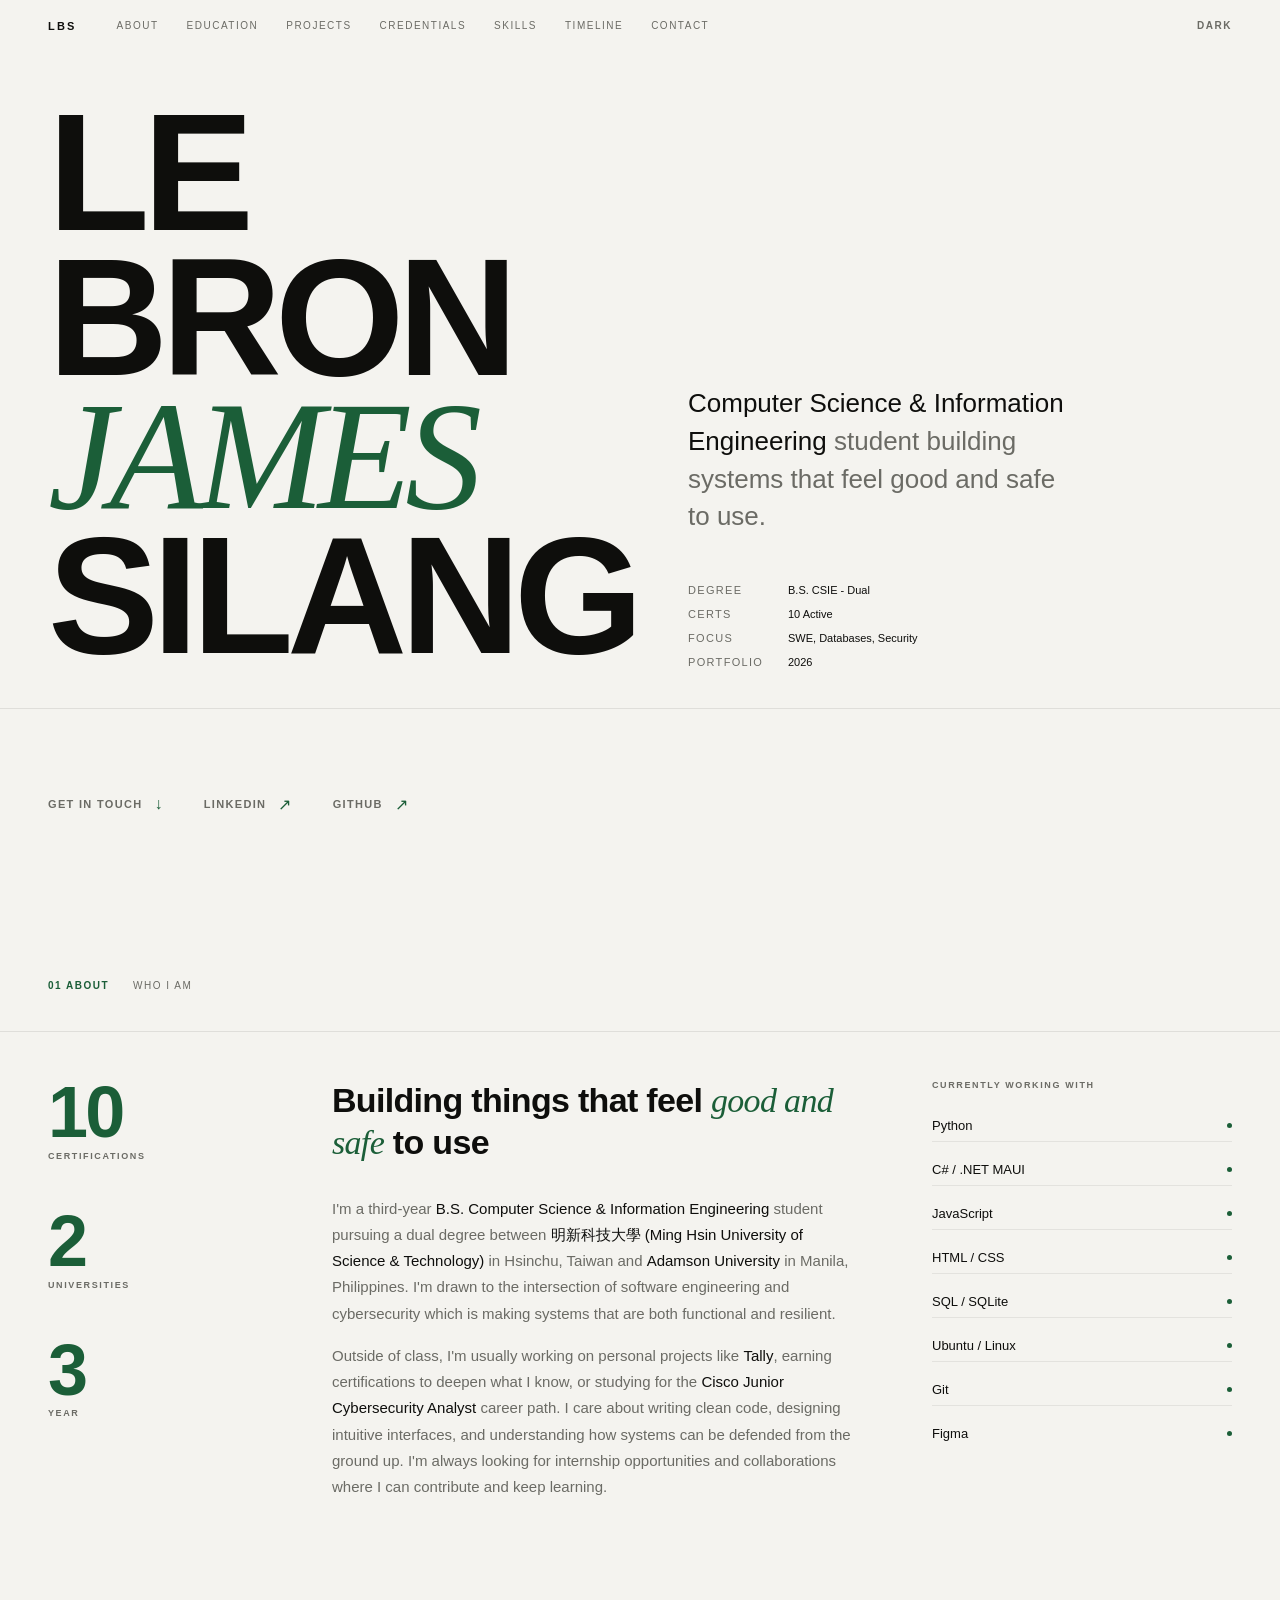
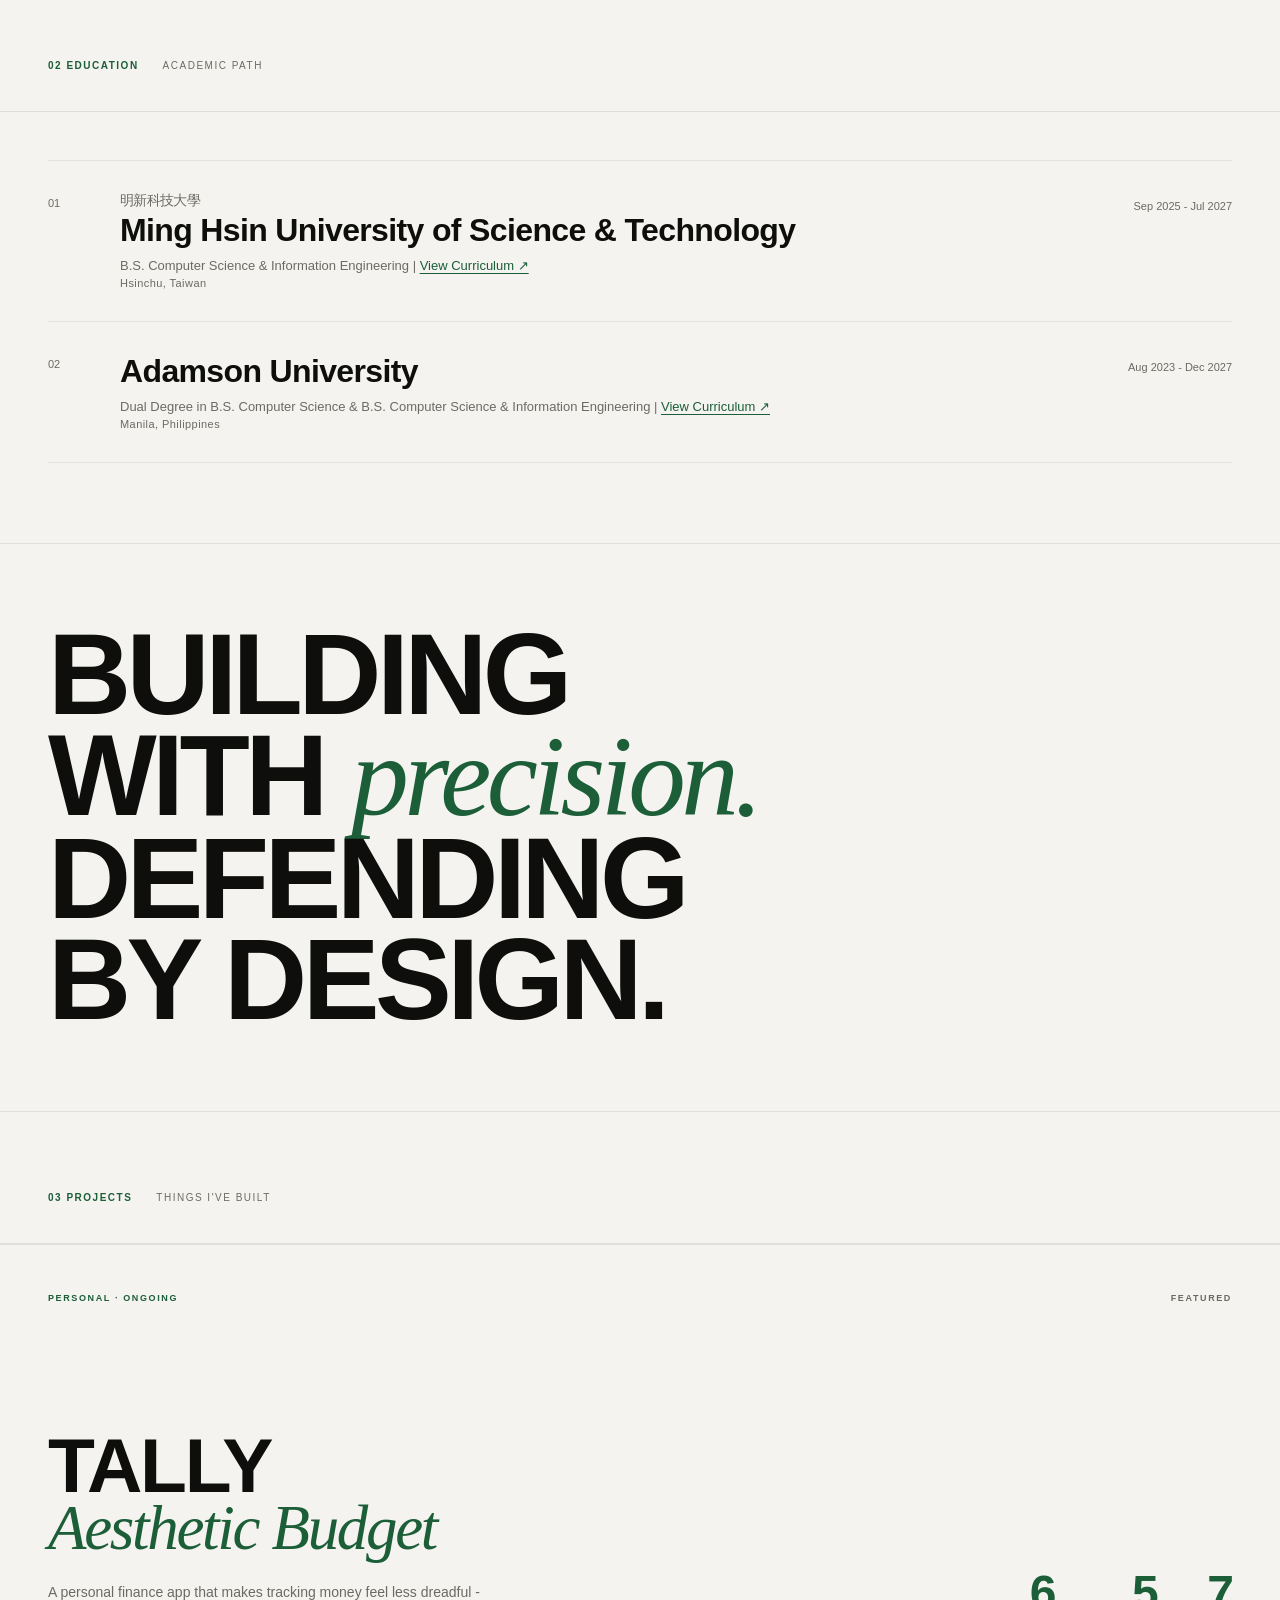
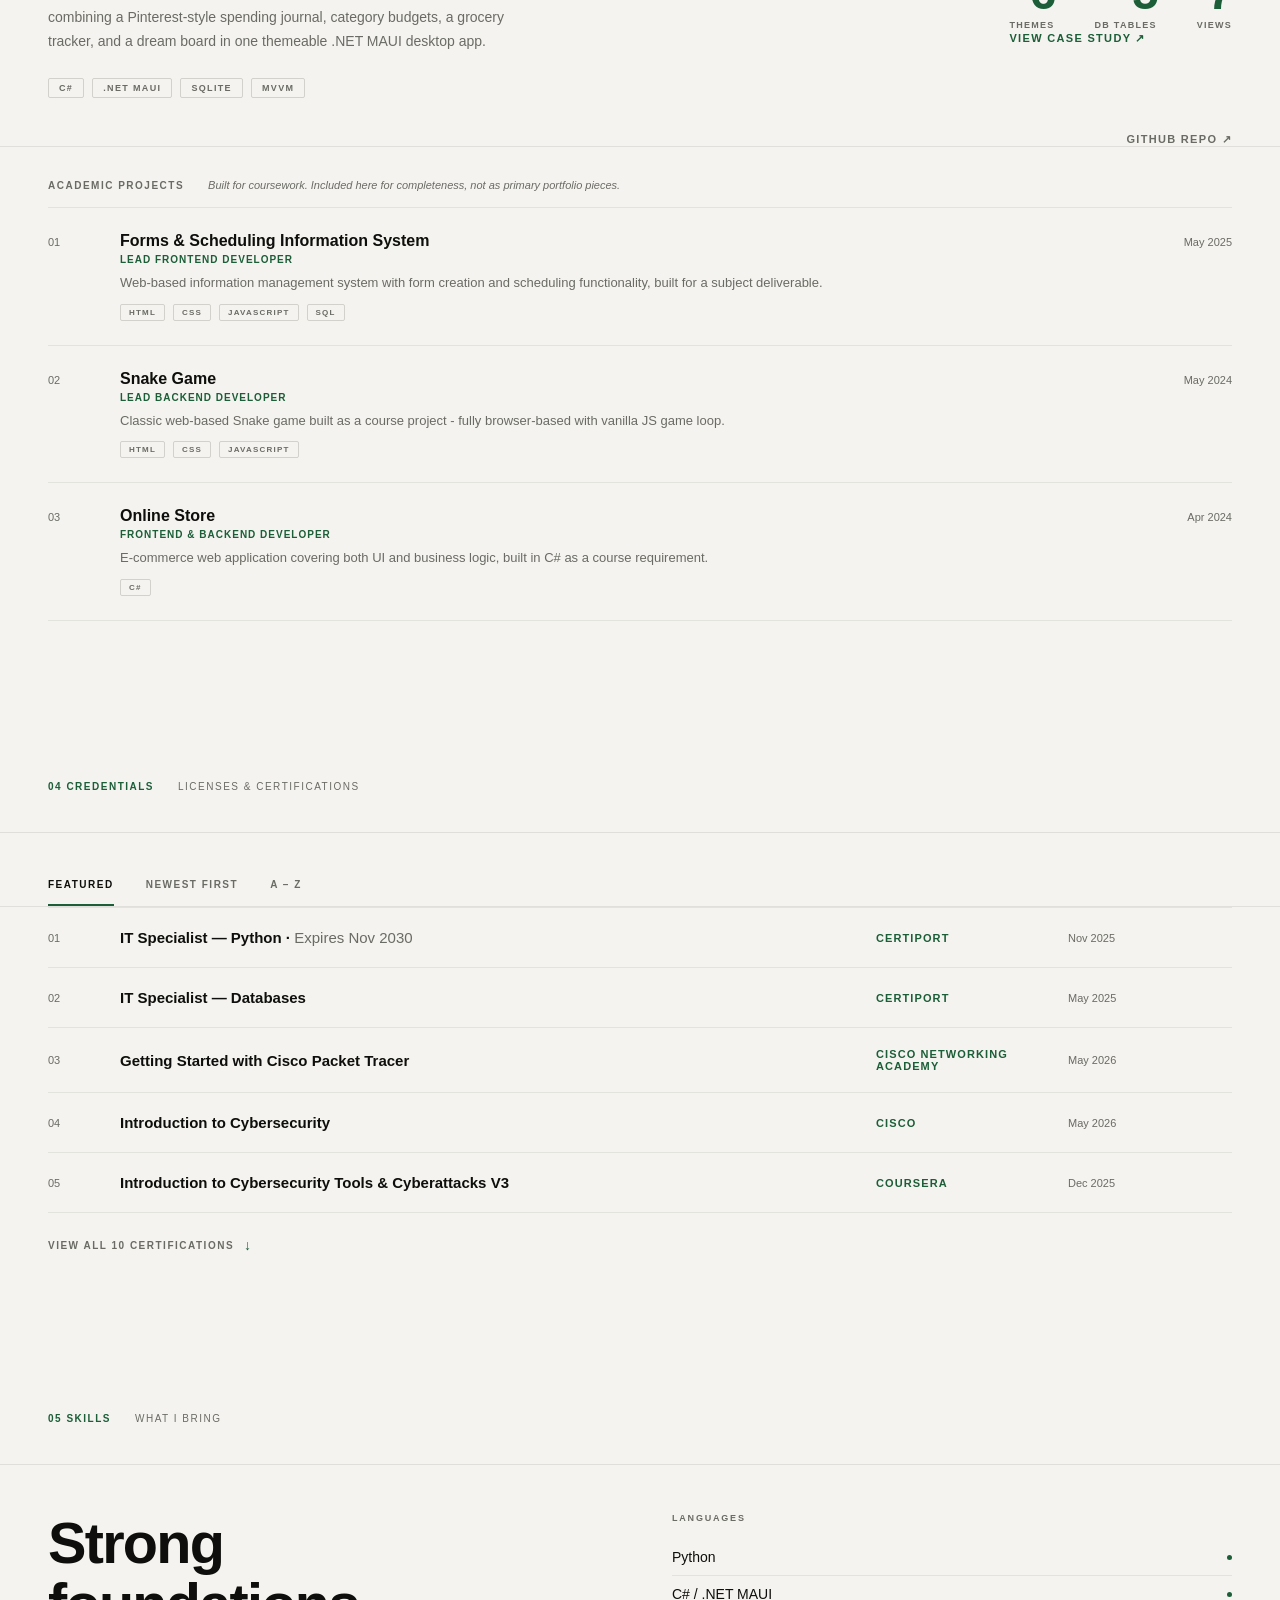
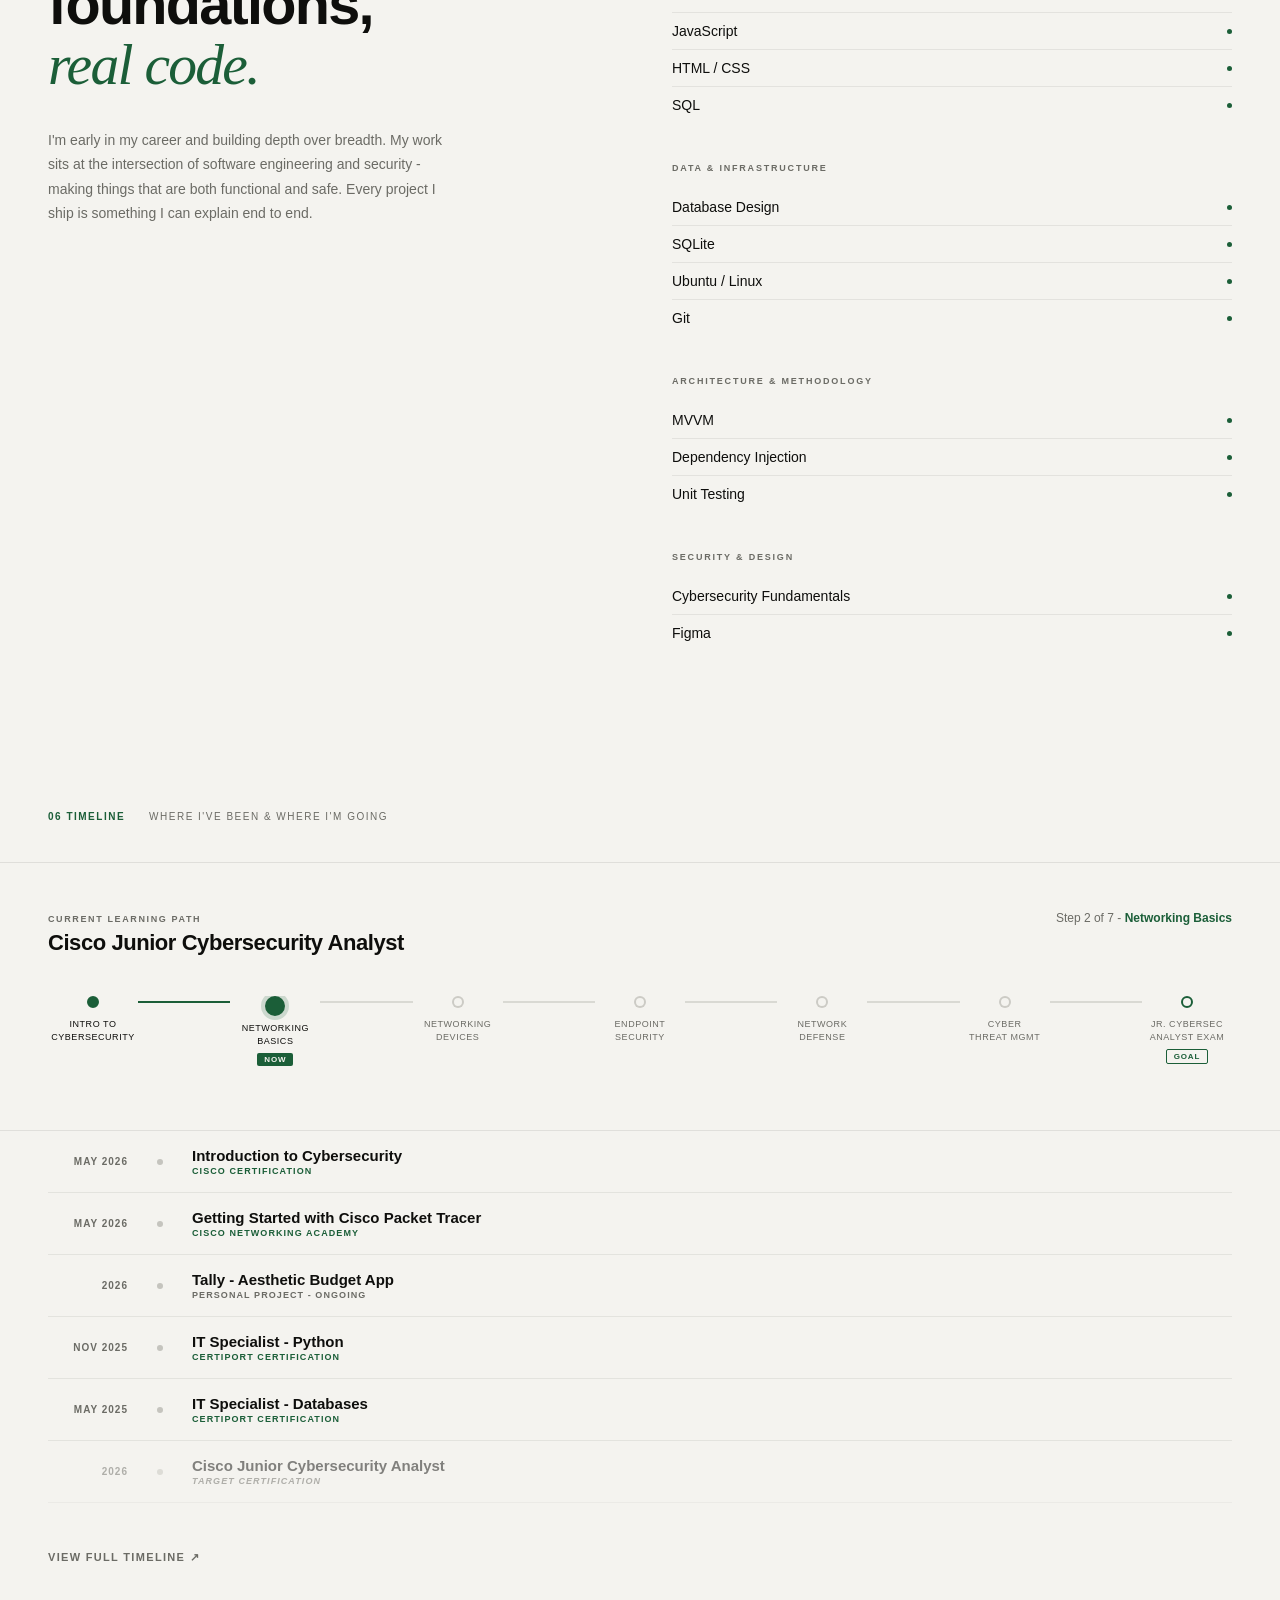
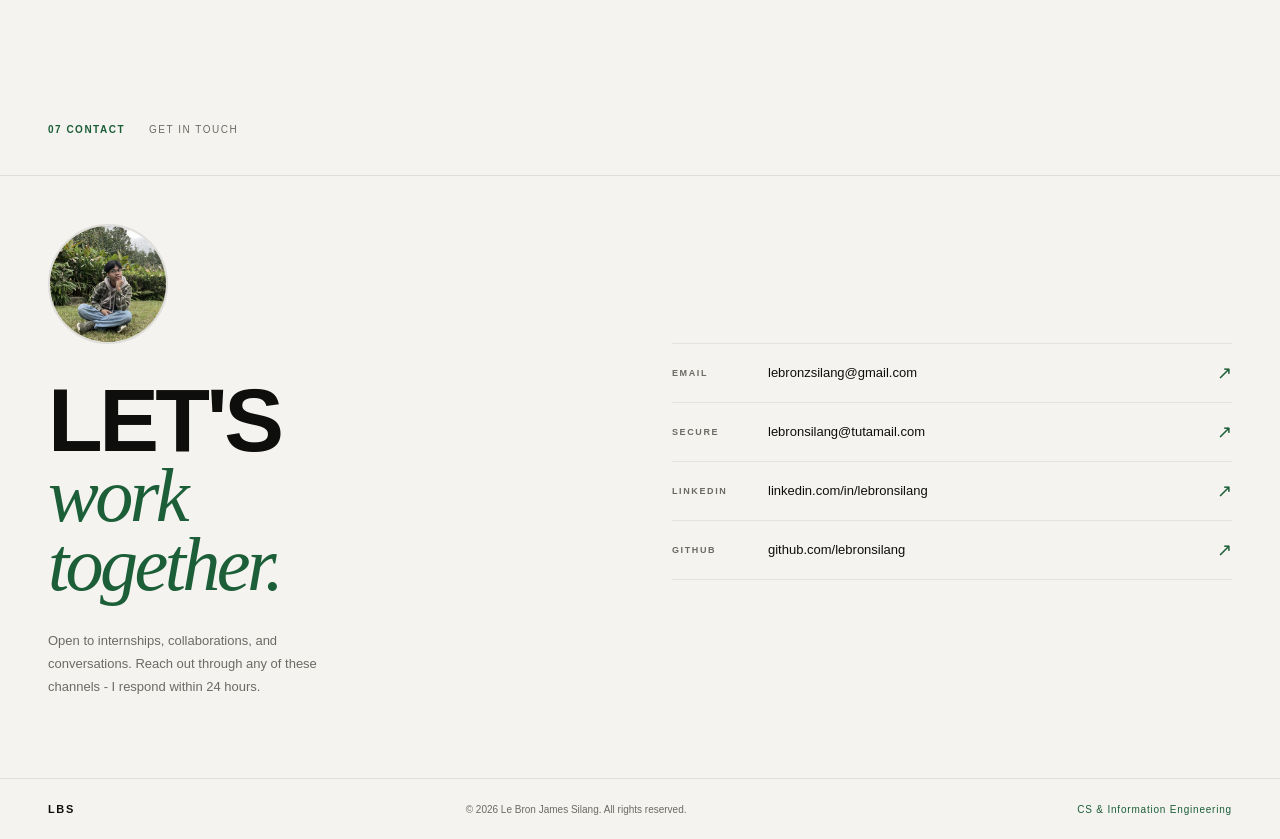
==== commit 9b6154f3: "style: fixed line border inconsistency in featured project, added details in bio and skills" ====
--- a/index.html
+++ b/index.html
@@ -5,7 +5,6 @@
   <meta name="viewport" content="width=device-width, initial-scale=1.0"/>
   <title>Le Bron James Silang</title>
   <meta name="description" content="Le Bron Silang is a Computer Science & Information Engineering student specialising in databases, Python, and cybersecurity." />
-  <link rel="icon" type="image/x-icon" href="images/icon.svg">
   <link rel="stylesheet" href="style.css" />
 </head>
 <body>
@@ -15,7 +14,7 @@
   <!-- NAV -->
   <nav id="navbar" aria-label="Primary navigation">
     <div class="nav-left">
-      <a href="#hero" class="nav-logo" aria-label="Le Bron James Silang — back to top">LBS</a>
+      <a href="#hero" class="nav-logo" aria-label="Le Bron James Silang - back to top">LBS</a>
       <div class="nav-links">
         <a href="#about">About</a>
         <a href="#education">Education</a>
@@ -118,7 +117,10 @@
       <div class="about-body">
         <p class="about-pull">Building things that feel <em>good and safe</em> to use</p>
         <p class="about-text">
-          I'm a third-year <strong>B.S. Computer Science &amp; Information Engineering</strong> student pursuing a dual degree between <strong>明新科技大學 (Ming Hsin University of Science &amp; Technology)</strong> in Hsinchu, Taiwan and <strong>Adamson University</strong> in Manila, Philippines. I'm drawn to the intersection of software engineering and cybersecurity, making systems that are both functional and resilient.
+          I'm a third-year <strong>B.S. Computer Science &amp; Information Engineering</strong> student pursuing a dual degree between <strong>明新科技大學 (Ming Hsin University of Science &amp; Technology)</strong> in Hsinchu, Taiwan and <strong>Adamson University</strong> in Manila, Philippines. I'm drawn to the intersection of software engineering and cybersecurity which is making systems that are both functional and resilient.
+        </p>
+        <p class="about-text" style="margin-top:16px;">
+          Outside of class, I'm usually working on personal projects like <strong>Tally</strong>, earning certifications to deepen what I know, or studying for the <strong>Cisco Junior Cybersecurity Analyst</strong> career path. I care about writing clean code, designing intuitive interfaces, and understanding how systems can be defended from the ground up. I'm always looking for internship opportunities and collaborations where I can contribute and keep learning.
         </p>
       </div>
       <div class="about-right">
@@ -127,9 +129,11 @@
           <div class="about-tag">Python <div class="about-tag-dot"></div></div>
           <div class="about-tag">C# / .NET MAUI <div class="about-tag-dot"></div></div>
           <div class="about-tag">JavaScript <div class="about-tag-dot"></div></div>
-          <div class="about-tag">SQLite / SQL <div class="about-tag-dot"></div></div>
+          <div class="about-tag">HTML / CSS <div class="about-tag-dot"></div></div>
+          <div class="about-tag">SQL / SQLite <div class="about-tag-dot"></div></div>
           <div class="about-tag">Ubuntu / Linux <div class="about-tag-dot"></div></div>
           <div class="about-tag">Git <div class="about-tag-dot"></div></div>
+          <div class="about-tag">Figma <div class="about-tag-dot"></div></div>
         </div>
       </div>
     </div>
@@ -193,7 +197,7 @@
         <div class="proj-featured-body">
           <div class="proj-featured-left">
             <h2 class="proj-featured-title">Tally<br><em>Aesthetic Budget</em></h2>
-            <p class="proj-featured-desc">A personal finance app that makes tracking money feel less dreadful by combining a Pinterest-style spending journal, category budgets, a grocery tracker, and a dream board in one themeable .NET MAUI desktop app.</p>
+            <p class="proj-featured-desc">A personal finance app that makes tracking money feel less dreadful - combining a Pinterest-style spending journal, category budgets, a grocery tracker, and a dream board in one themeable .NET MAUI desktop app.</p>
             <div class="proj-stack">
               <span>C#</span><span>.NET MAUI</span><span>SQLite</span><span>MVVM</span>
             </div>
@@ -245,7 +249,7 @@
         <div class="proj-ac-content">
           <div class="proj-ac-title">Snake Game</div>
           <div class="proj-ac-role">Lead Backend Developer</div>
-          <div class="proj-ac-desc">Classic web-based Snake game built as a course project, fully browser-based with vanilla JS game loop.</div>
+          <div class="proj-ac-desc">Classic web-based Snake game built as a course project - fully browser-based with vanilla JS game loop.</div>
           <div class="proj-stack proj-stack-sm">
             <span>HTML</span><span>CSS</span><span>JavaScript</span>
           </div>
@@ -298,21 +302,24 @@
     <div class="skills-split">
       <div class="skills-left">
         <div class="skills-big">Strong<br>foundations,<br><em>real code.</em></div>
-        <p class="skills-desc">I'm early in my career and building depth over breadth. My work sits at the intersection of software engineering and security by making things that are both functional and safe. Every project I ship is something I can explain end to end.</p>
+        <p class="skills-desc">I'm early in my career and building depth over breadth. My work sits at the intersection of software engineering and security - making things that are both functional and safe. Every project I ship is something I can explain end to end.</p>
       </div>
       <div class="skills-right">
         <div class="skill-group">
           <div class="skill-group-label">Languages</div>
           <div class="skill-list">
             <div class="skill-item">Python <div class="skill-dot"></div></div>
-            <div class="skill-item">C# <div class="skill-dot"></div></div>
+            <div class="skill-item">C# / .NET MAUI <div class="skill-dot"></div></div>
             <div class="skill-item">JavaScript <div class="skill-dot"></div></div>
+            <div class="skill-item">HTML / CSS <div class="skill-dot"></div></div>
+            <div class="skill-item">SQL <div class="skill-dot"></div></div>
           </div>
         </div>
         <div class="skill-group">
           <div class="skill-group-label">Data &amp; Infrastructure</div>
           <div class="skill-list">
-            <div class="skill-item">SQLite / SQL <div class="skill-dot"></div></div>
+            <div class="skill-item">Database Design <div class="skill-dot"></div></div>
+            <div class="skill-item">SQLite <div class="skill-dot"></div></div>
             <div class="skill-item">Ubuntu / Linux <div class="skill-dot"></div></div>
             <div class="skill-item">Git <div class="skill-dot"></div></div>
           </div>
@@ -321,8 +328,15 @@
           <div class="skill-group-label">Architecture &amp; Methodology</div>
           <div class="skill-list">
             <div class="skill-item">MVVM <div class="skill-dot"></div></div>
+            <div class="skill-item">Dependency Injection <div class="skill-dot"></div></div>
             <div class="skill-item">Unit Testing <div class="skill-dot"></div></div>
-            <div class="skill-item">Dependency Injection <div class="skill-dot"></div></div>
+          </div>
+        </div>
+        <div class="skill-group">
+          <div class="skill-group-label">Security &amp; Design</div>
+          <div class="skill-list">
+            <div class="skill-item">Cybersecurity Fundamentals <div class="skill-dot"></div></div>
+            <div class="skill-item">Figma <div class="skill-dot"></div></div>
           </div>
         </div>
       </div>
@@ -343,18 +357,18 @@
           <div class="tl-path-label">Current Learning Path</div>
           <div class="tl-path-title">Cisco Junior Cybersecurity Analyst</div>
         </div>
-        <div class="tl-path-progress-text">Step 2 of 7 — <em>Networking Basics</em></div>
+        <div class="tl-path-progress-text">Step 2 of 7 - <em>Networking Basics</em></div>
       </div>
 
       <div class="tl-path-track">
-        <!-- Step 1 — done -->
+        <!-- Step 1 - done -->
         <div class="tl-step done">
           <div class="tl-step-dot"></div>
           <div class="tl-step-label">Intro to<br>Cybersecurity</div>
         </div>
         <div class="tl-step-line done"></div>
 
-        <!-- Step 2 — current -->
+        <!-- Step 2 - current -->
         <div class="tl-step current">
           <div class="tl-step-dot"></div>
           <div class="tl-step-label">Networking<br>Basics</div>
@@ -390,7 +404,7 @@
         </div>
         <div class="tl-step-line"></div>
 
-        <!-- Step 7 — goal -->
+        <!-- Step 7 - goal -->
         <div class="tl-step goal">
           <div class="tl-step-dot"></div>
           <div class="tl-step-label">Jr. Cybersec<br>Analyst Exam</div>
@@ -464,7 +478,7 @@
       <div class="contact-left">
         <img src="images/profile.jpg" alt="Le Bron James Silang" class="contact-photo" />
         <div class="contact-big">Let's<br><em>work<br>together.</em></div>
-        <p class="contact-note">Open to internships, collaborations, and conversations. You can reach me through any of these channels.</p>
+        <p class="contact-note">Open to internships, collaborations, and conversations. Reach out through any of these channels - I respond within 24 hours.</p>
       </div>
       <div class="contact-right">
         <a href="mailto:lebronzsilang@gmail.com" class="contact-row">
--- a/style.css
+++ b/style.css
@@ -441,12 +441,12 @@
   gap: 32px;
   padding: 20px 0;
   align-items: center;
-  border-bottom: 1px solid rgba(110, 110, 100, 0.1);
+  border-bottom: 1px solid rgba(110, 110, 100, 0.12);
   transition: opacity 0.15s;
   cursor: default;
 }
 
-.cert-row:first-child { border-top: 1px solid rgba(110, 110, 100, 0.1); }
+.cert-row:first-child { border-top: 1px solid rgba(110, 110, 100, 0.12); }
 .cert-row:hover { opacity: 0.55; }
 .cert-row.has-link { cursor: pointer; }
 
@@ -529,7 +529,7 @@
   display: flex; justify-content: space-between; align-items: center;
   font-size: 14px; font-weight: 500; color: var(--fg);
   padding: 10px 0;
-  border-bottom: 1px solid rgba(110, 110, 100, 0.1);
+  border-bottom: 1px solid rgba(110, 110, 100, 0.12);
   transition: opacity 0.15s;
 }
 .skill-item:last-child { border-bottom: none; }
@@ -691,13 +691,13 @@
 .proj-featured-wrap {
   padding: 0 48px;
   margin-bottom: 0;
+  border-top: 1px solid rgba(110, 110, 100, 0.15);
   border-bottom: 1px solid rgba(110, 110, 100, 0.15);
 }
 
 .proj-featured {
   display: block;
   padding: 48px 0;
-  border-top: 1px solid rgba(110, 110, 100, 0.15);
   transition: opacity 0.15s;
   color: inherit;
 }
@@ -810,7 +810,7 @@
   display: flex;
   align-items: baseline;
   gap: 24px;
-  padding: 32px 48px 0;
+  padding: 32px 48px 16px;
 }
 
 .proj-academic-label {
@@ -838,10 +838,10 @@
   gap: 32px;
   align-items: start;
   padding: 24px 0;
-  border-bottom: 1px solid rgba(110, 110, 100, 0.1);
+  border-bottom: 1px solid rgba(110, 110, 100, 0.12);
   transition: opacity 0.15s;
 }
-.proj-academic-item:first-child { border-top: 1px solid rgba(110, 110, 100, 0.1); }
+.proj-academic-item:first-child { border-top: 1px solid rgba(110, 110, 100, 0.12); }
 .proj-academic-item:hover { opacity: 0.6; }
 
 .proj-ac-n { font-size: 11px; color: var(--muted); padding-top: 4px; }
@@ -994,7 +994,7 @@
   gap: 0 20px;
   align-items: center;
   padding: 16px 0;
-  border-bottom: 1px solid rgba(110, 110, 100, 0.1);
+  border-bottom: 1px solid rgba(110, 110, 100, 0.12);
   transition: opacity 0.15s;
 }
 .tl-highlight-row:hover { opacity: 0.6; }
@@ -1152,9 +1152,9 @@
   gap: 32px;
   align-items: start;
   padding: 20px 0;
-  border-bottom: 1px solid rgba(110, 110, 100, 0.1);
-}
-.proj-feature-item:first-child { border-top: 1px solid rgba(110, 110, 100, 0.1); }
+  border-bottom: 1px solid rgba(110, 110, 100, 0.12);
+}
+.proj-feature-item:first-child { border-top: 1px solid rgba(110, 110, 100, 0.12); }
 
 .proj-feature-n { font-size: 11px; color: var(--muted); padding-top: 2px; }
 .proj-feature-name { font-size: 14px; font-weight: 600; }
@@ -1173,10 +1173,10 @@
   grid-template-columns: 200px 1fr;
   gap: 32px;
   padding: 16px 0;
-  border-bottom: 1px solid rgba(110, 110, 100, 0.1);
+  border-bottom: 1px solid rgba(110, 110, 100, 0.12);
   align-items: center;
 }
-.proj-tech-row:first-child { border-top: 1px solid rgba(110, 110, 100, 0.1); }
+.proj-tech-row:first-child { border-top: 1px solid rgba(110, 110, 100, 0.12); }
 
 .proj-tech-layer {
   font-size: 10px; font-weight: 700;
@@ -1198,10 +1198,10 @@
   grid-template-columns: 24px 1fr;
   gap: 20px;
   padding: 14px 0;
-  border-bottom: 1px solid rgba(110, 110, 100, 0.08);
+  border-bottom: 1px solid rgba(110, 110, 100, 0.12);
   align-items: center;
 }
-.proj-roadmap-item:first-child { border-top: 1px solid rgba(110, 110, 100, 0.08); }
+.proj-roadmap-item:first-child { border-top: 1px solid rgba(110, 110, 100, 0.12); }
 
 .proj-roadmap-check {
   width: 10px; height: 10px;
@@ -1224,9 +1224,9 @@
   grid-template-columns: 200px 1fr;
   gap: 32px;
   padding: 18px 0;
-  border-bottom: 1px solid rgba(110, 110, 100, 0.1);
-}
-.proj-team-row:first-child { border-top: 1px solid rgba(110, 110, 100, 0.1); }
+  border-bottom: 1px solid rgba(110, 110, 100, 0.12);
+}
+.proj-team-row:first-child { border-top: 1px solid rgba(110, 110, 100, 0.12); }
 
 .proj-team-name { font-size: 14px; font-weight: 600; }
 .proj-team-role { font-size: 13px; color: var(--muted); line-height: 1.5; }
@@ -1319,7 +1319,7 @@
   gap: 0 20px;
   align-items: center;
   padding: 18px 0;
-  border-bottom: 1px solid rgba(110, 110, 100, 0.08);
+  border-bottom: 1px solid rgba(110, 110, 100, 0.12);
   transition: opacity 0.15s;
 }
 .ftl-entry:hover { opacity: 0.65; }
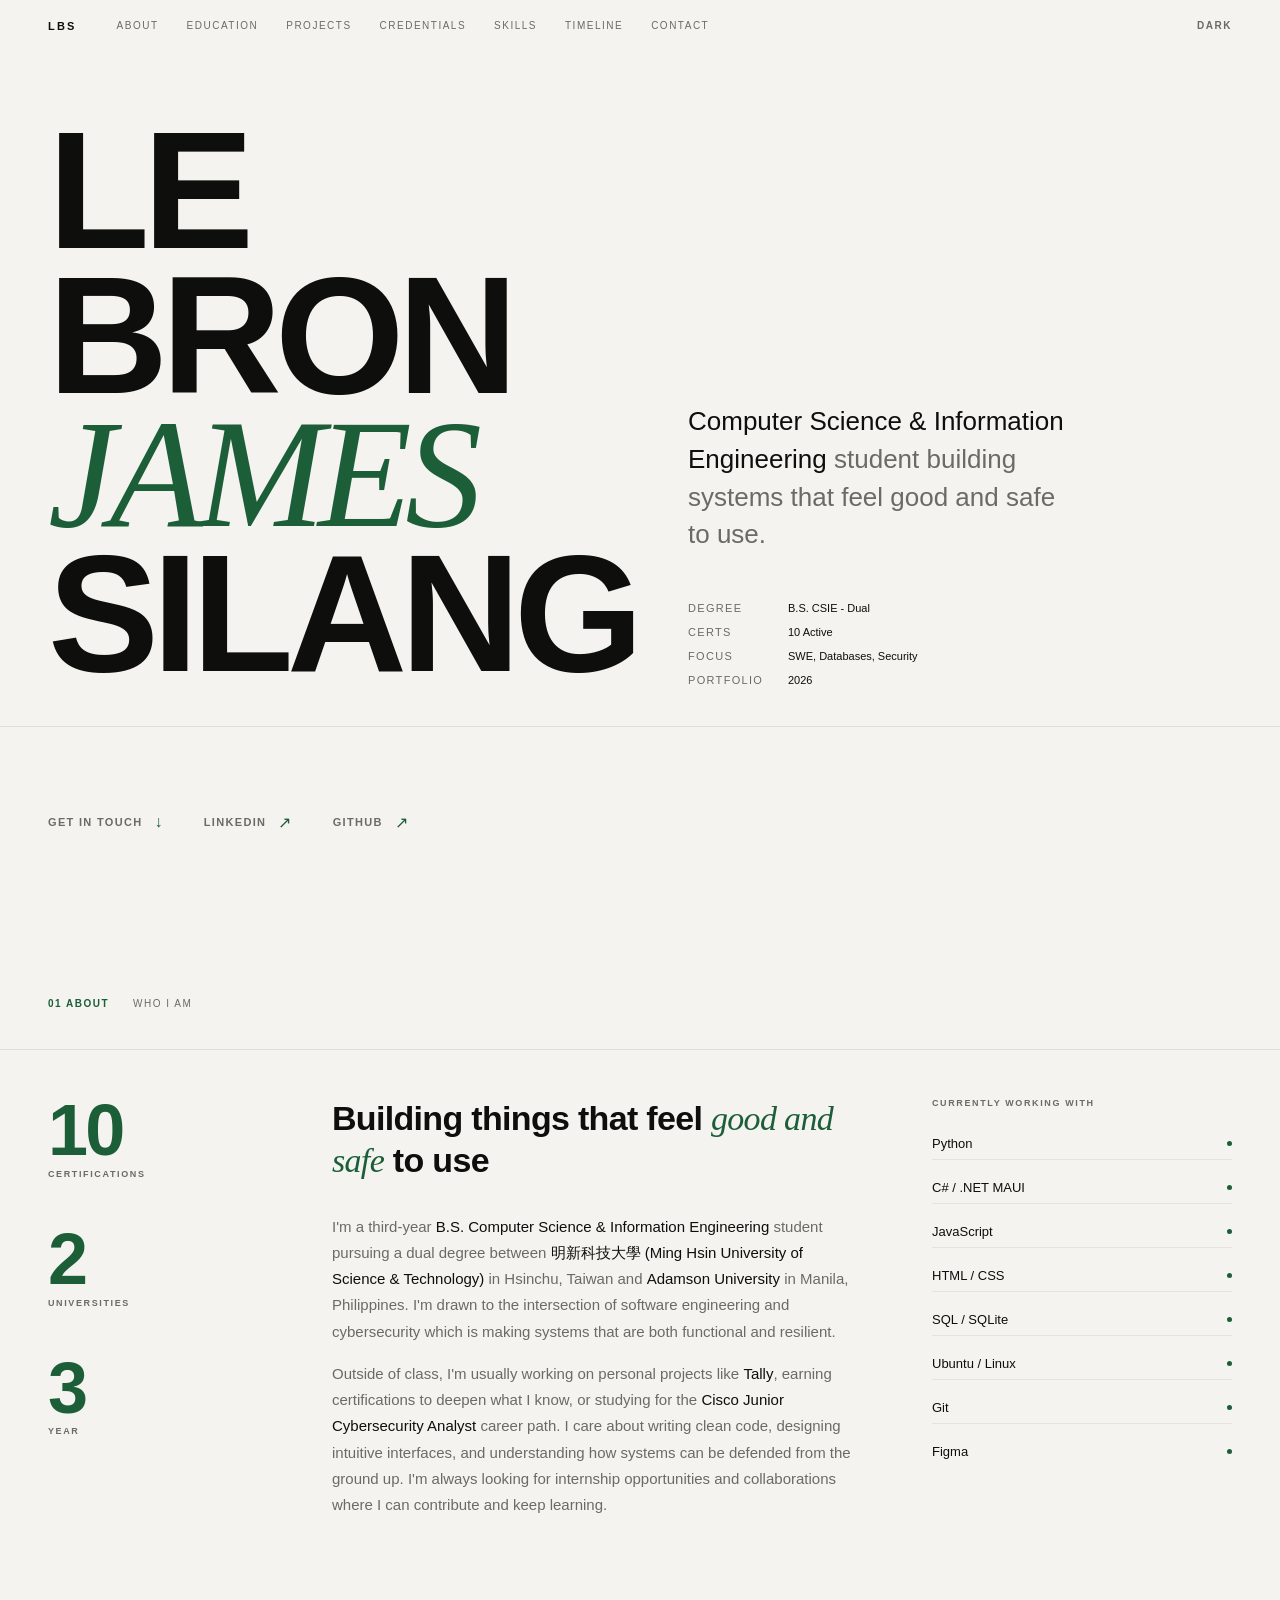
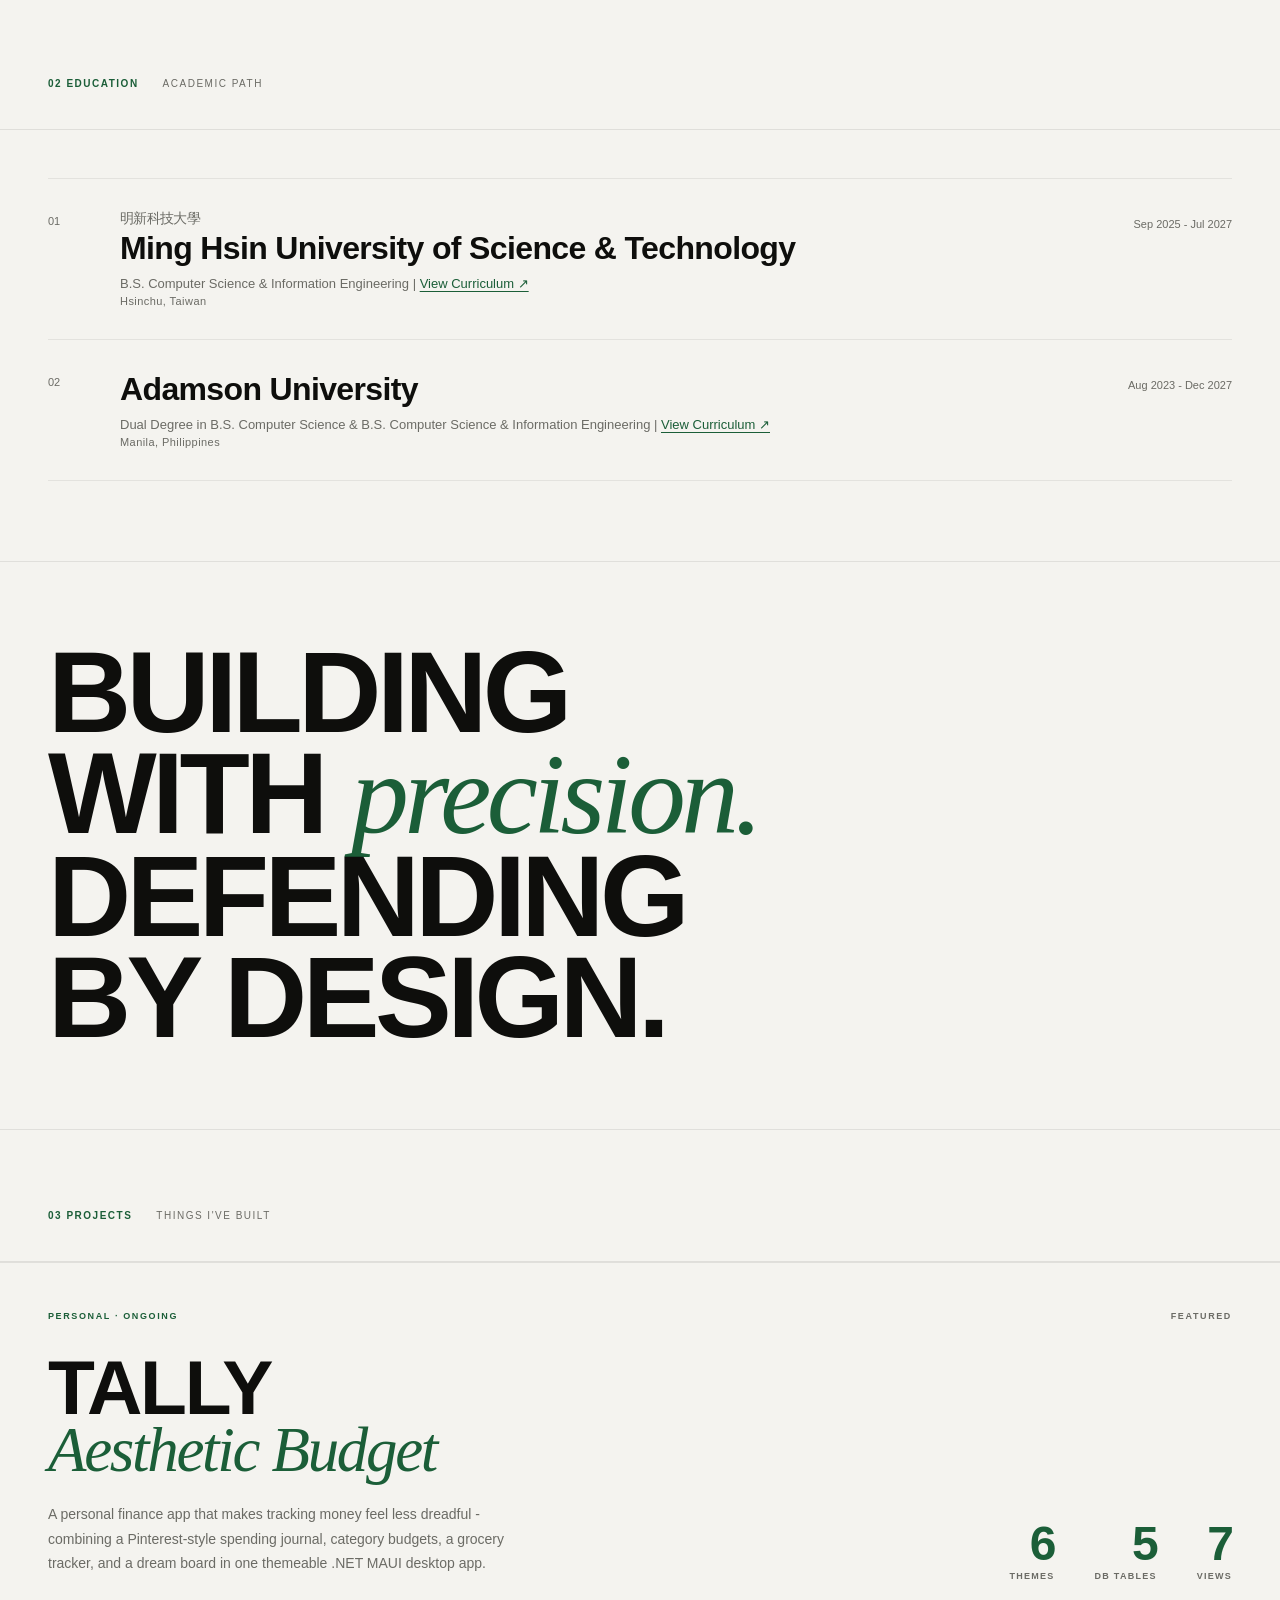
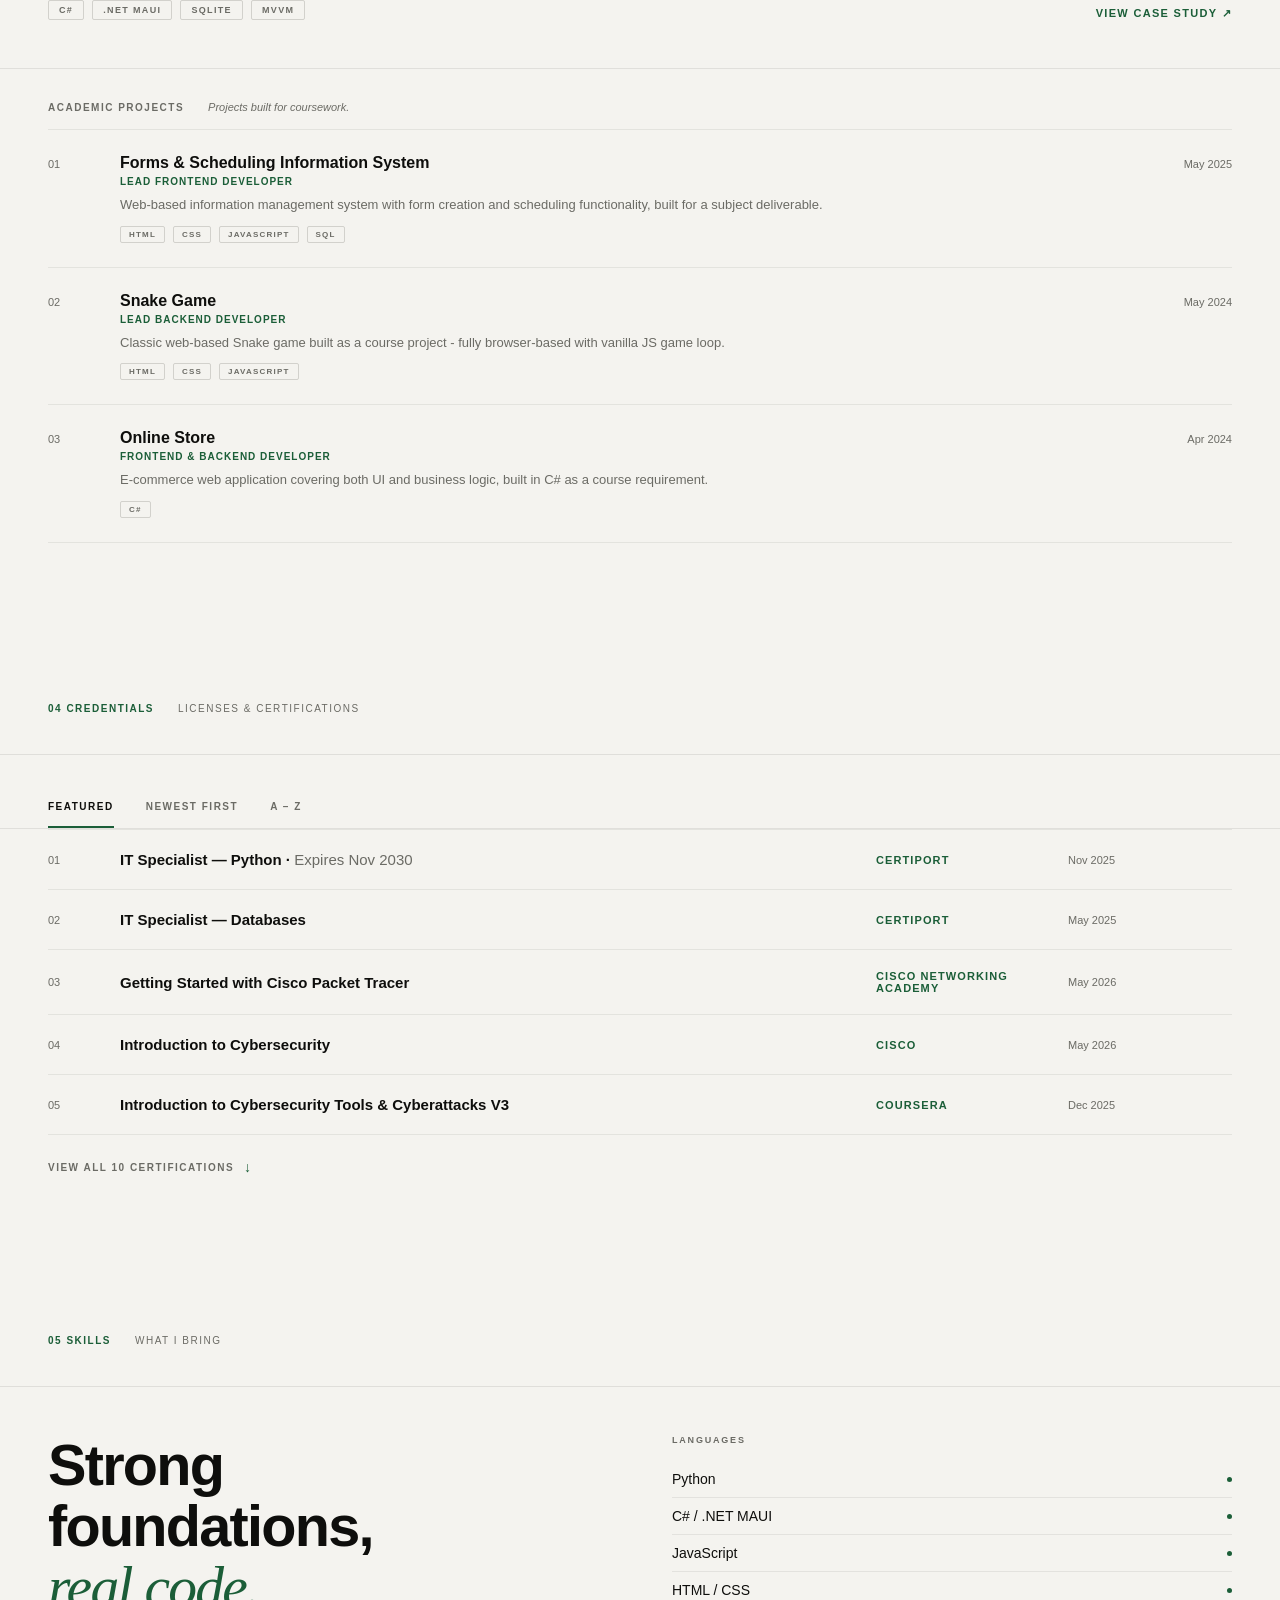
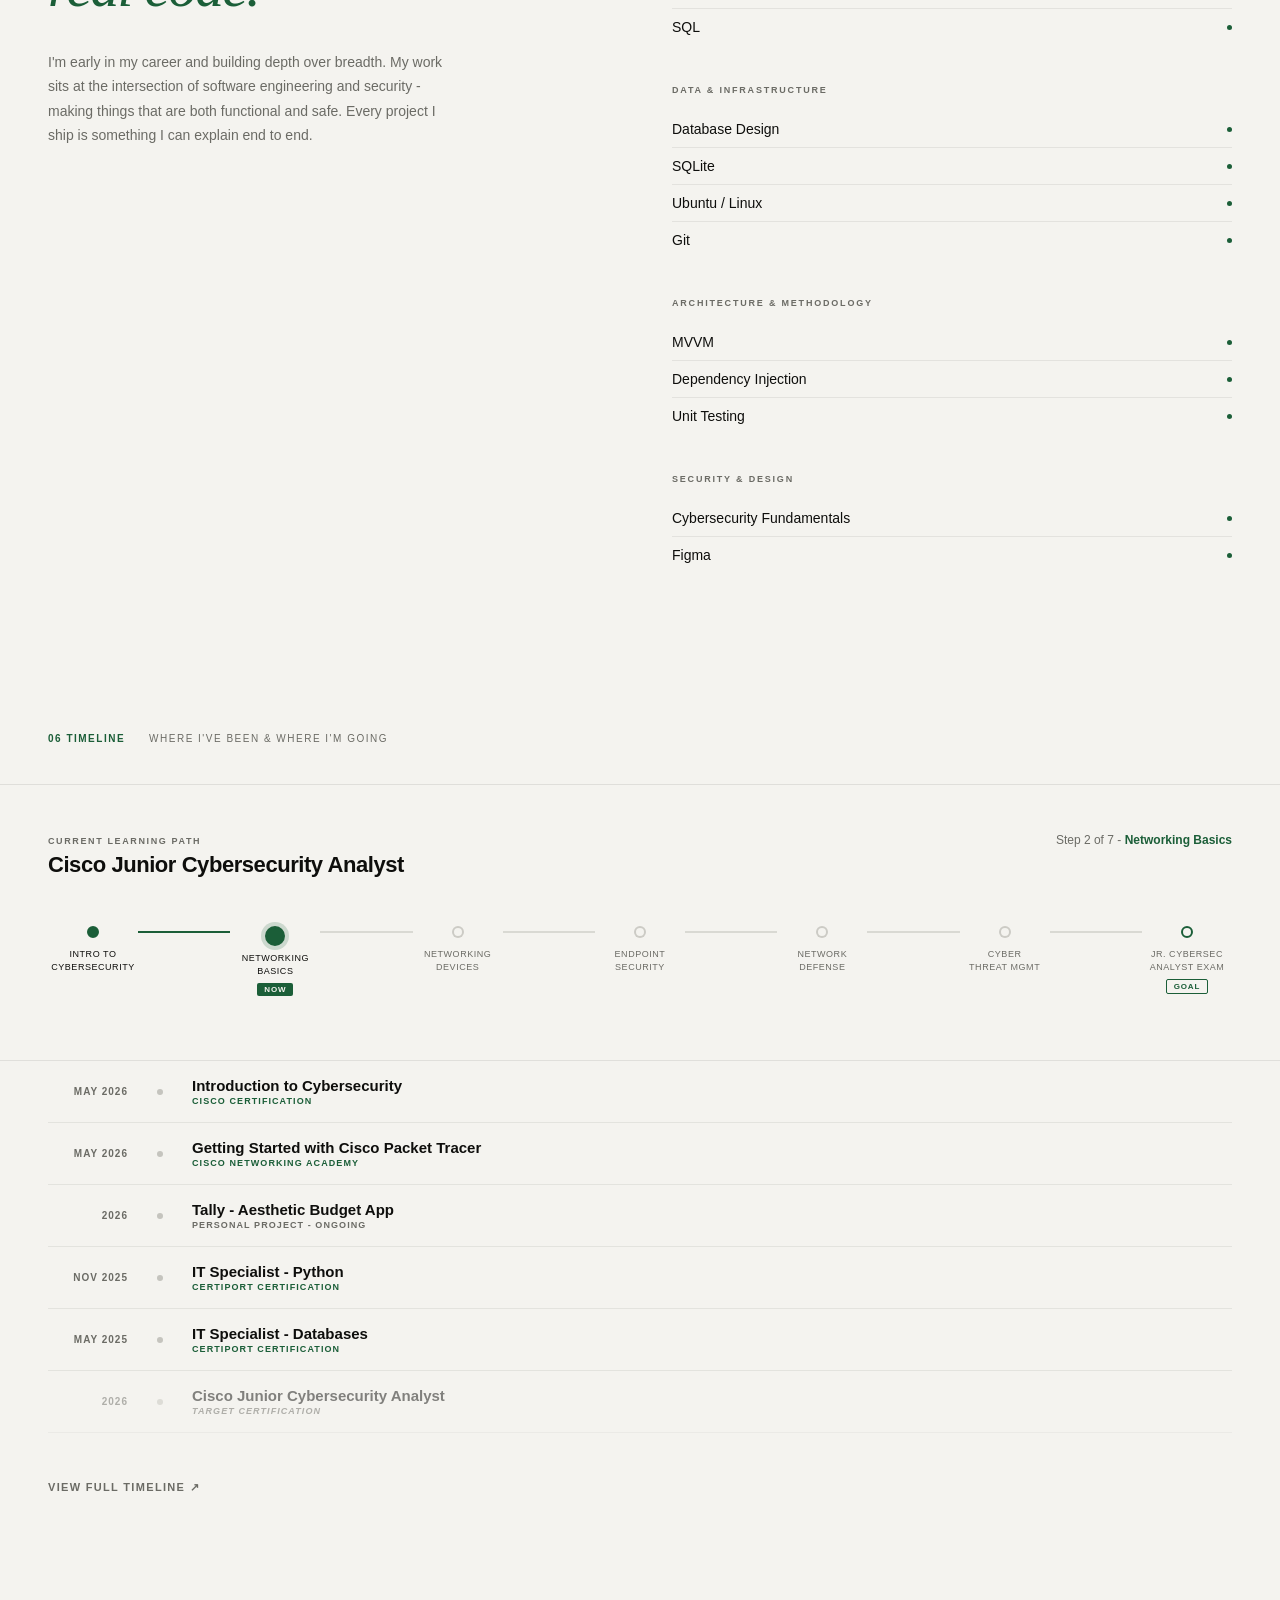
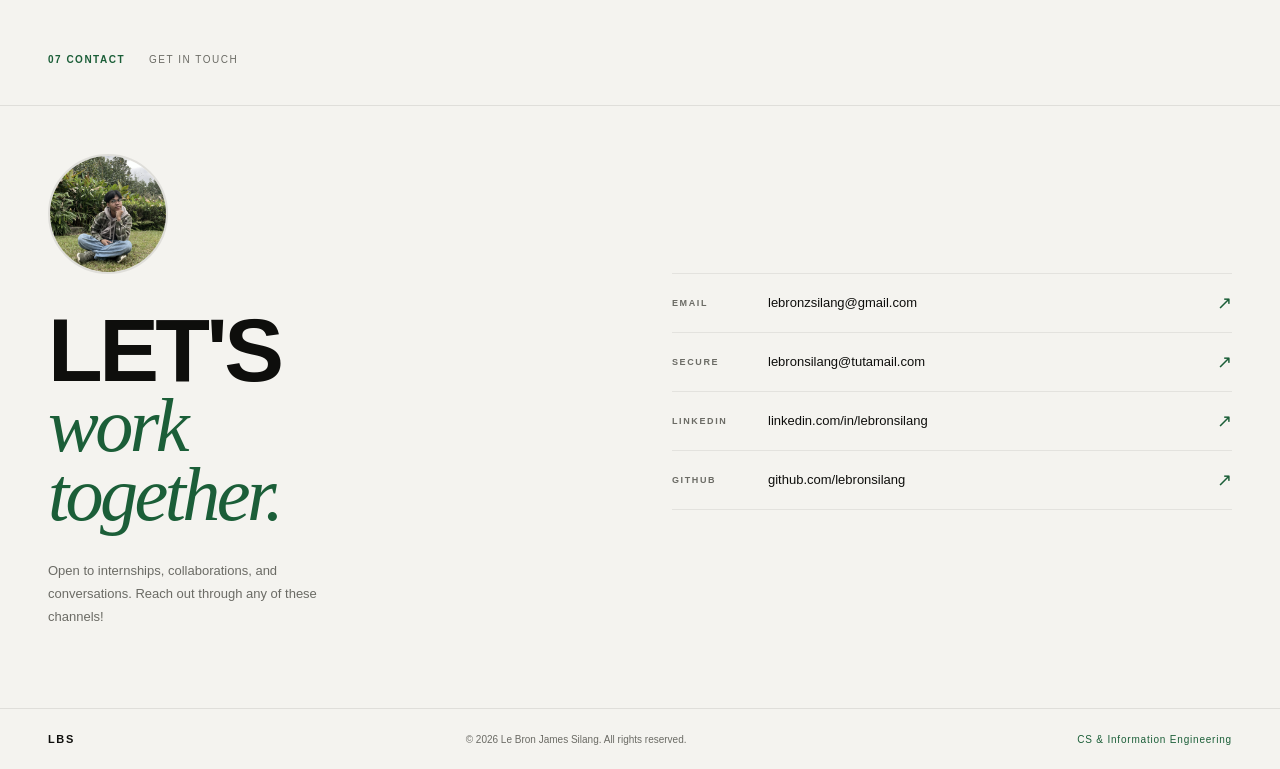
==== commit a240215f: "style: fixed cropped now dot in timeline and remaining padding issues in page" ====
--- a/index.html
+++ b/index.html
@@ -6,10 +6,11 @@
   <title>Le Bron James Silang</title>
   <meta name="description" content="Le Bron Silang is a Computer Science & Information Engineering student specialising in databases, Python, and cybersecurity." />
   <link rel="stylesheet" href="style.css" />
+  <link rel="icon" type="image/x-icon" href="images/icon.svg">
 </head>
 <body>
 
-  <a href="#about" class="skip-link">Skip to main content</a>
+  <a href="#about" class="skip-link">Skip to main content</a>`
 
   <!-- NAV -->
   <nav id="navbar" aria-label="Primary navigation">
@@ -218,7 +219,7 @@
               </div>
             </div>
             <div class="proj-cta">View case study ↗</div>
-            <a href="https://github.com/lebronsilang/Tally_AestheticBudget" target="_blank" rel="noopener" class="proj-cta" style="margin-top:8px;color:var(--muted);transition:color 0.15s;" onclick="event.stopPropagation();">GitHub Repo ↗</a>
+
           </div>
         </div>
       </a>
@@ -227,7 +228,7 @@
     <!-- Academic projects -->
     <div class="proj-academic-head">
       <span class="proj-academic-label">Academic Projects</span>
-      <span class="proj-academic-note">Built for coursework. Included here for completeness, not as primary portfolio pieces.</span>
+      <span class="proj-academic-note">Projects built for coursework.</span>
     </div>
 
     <div class="proj-academic-list">
@@ -478,7 +479,7 @@
       <div class="contact-left">
         <img src="images/profile.jpg" alt="Le Bron James Silang" class="contact-photo" />
         <div class="contact-big">Let's<br><em>work<br>together.</em></div>
-        <p class="contact-note">Open to internships, collaborations, and conversations. Reach out through any of these channels - I respond within 24 hours.</p>
+        <p class="contact-note">Open to internships, collaborations, and conversations. Reach out through any of these channels!</p>
       </div>
       <div class="contact-right">
         <a href="mailto:lebronzsilang@gmail.com" class="contact-row">
--- a/style.css
+++ b/style.css
@@ -778,7 +778,7 @@
   display: flex;
   flex-direction: column;
   align-items: flex-end;
-  gap: 32px;
+  gap: 24px;
 }
 
 .proj-featured-stats {
@@ -804,6 +804,13 @@
   letter-spacing: 0.12em; text-transform: uppercase;
   color: var(--green);
 }
+
+.proj-cta-secondary {
+  margin-top: -16px;
+  color: var(--muted);
+  transition: color 0.15s;
+}
+.proj-cta-secondary:hover { color: var(--fg); }
 
 /* Academic projects list */
 .proj-academic-head {
@@ -894,6 +901,7 @@
   display: flex;
   align-items: flex-start;
   overflow-x: auto;
+  padding-top: 8px;
   padding-bottom: 16px;
   gap: 0;
   scrollbar-width: none;
@@ -1278,7 +1286,7 @@
 .ftl-legend {
   display: flex;
   gap: 32px;
-  padding: 0 48px 40px;
+  padding: 40px 48px 40px;
   flex-wrap: wrap;
 }
 
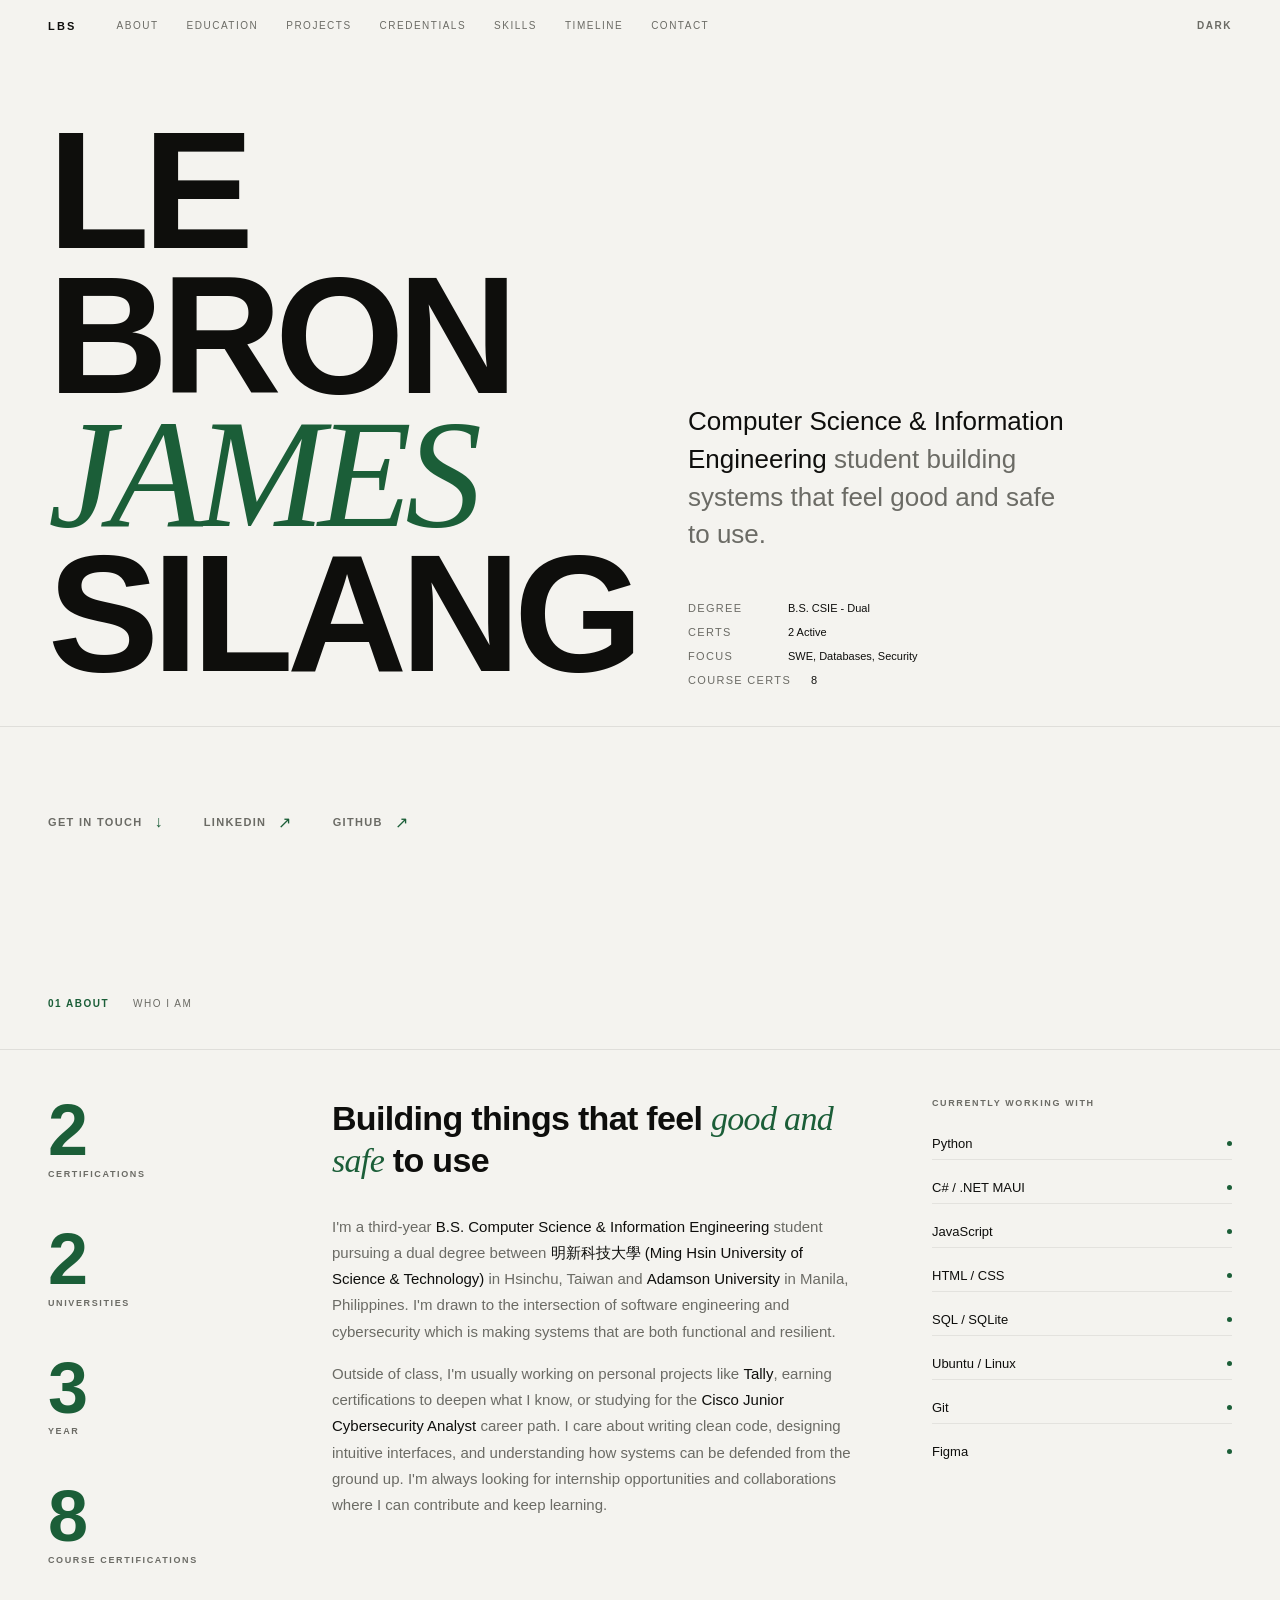
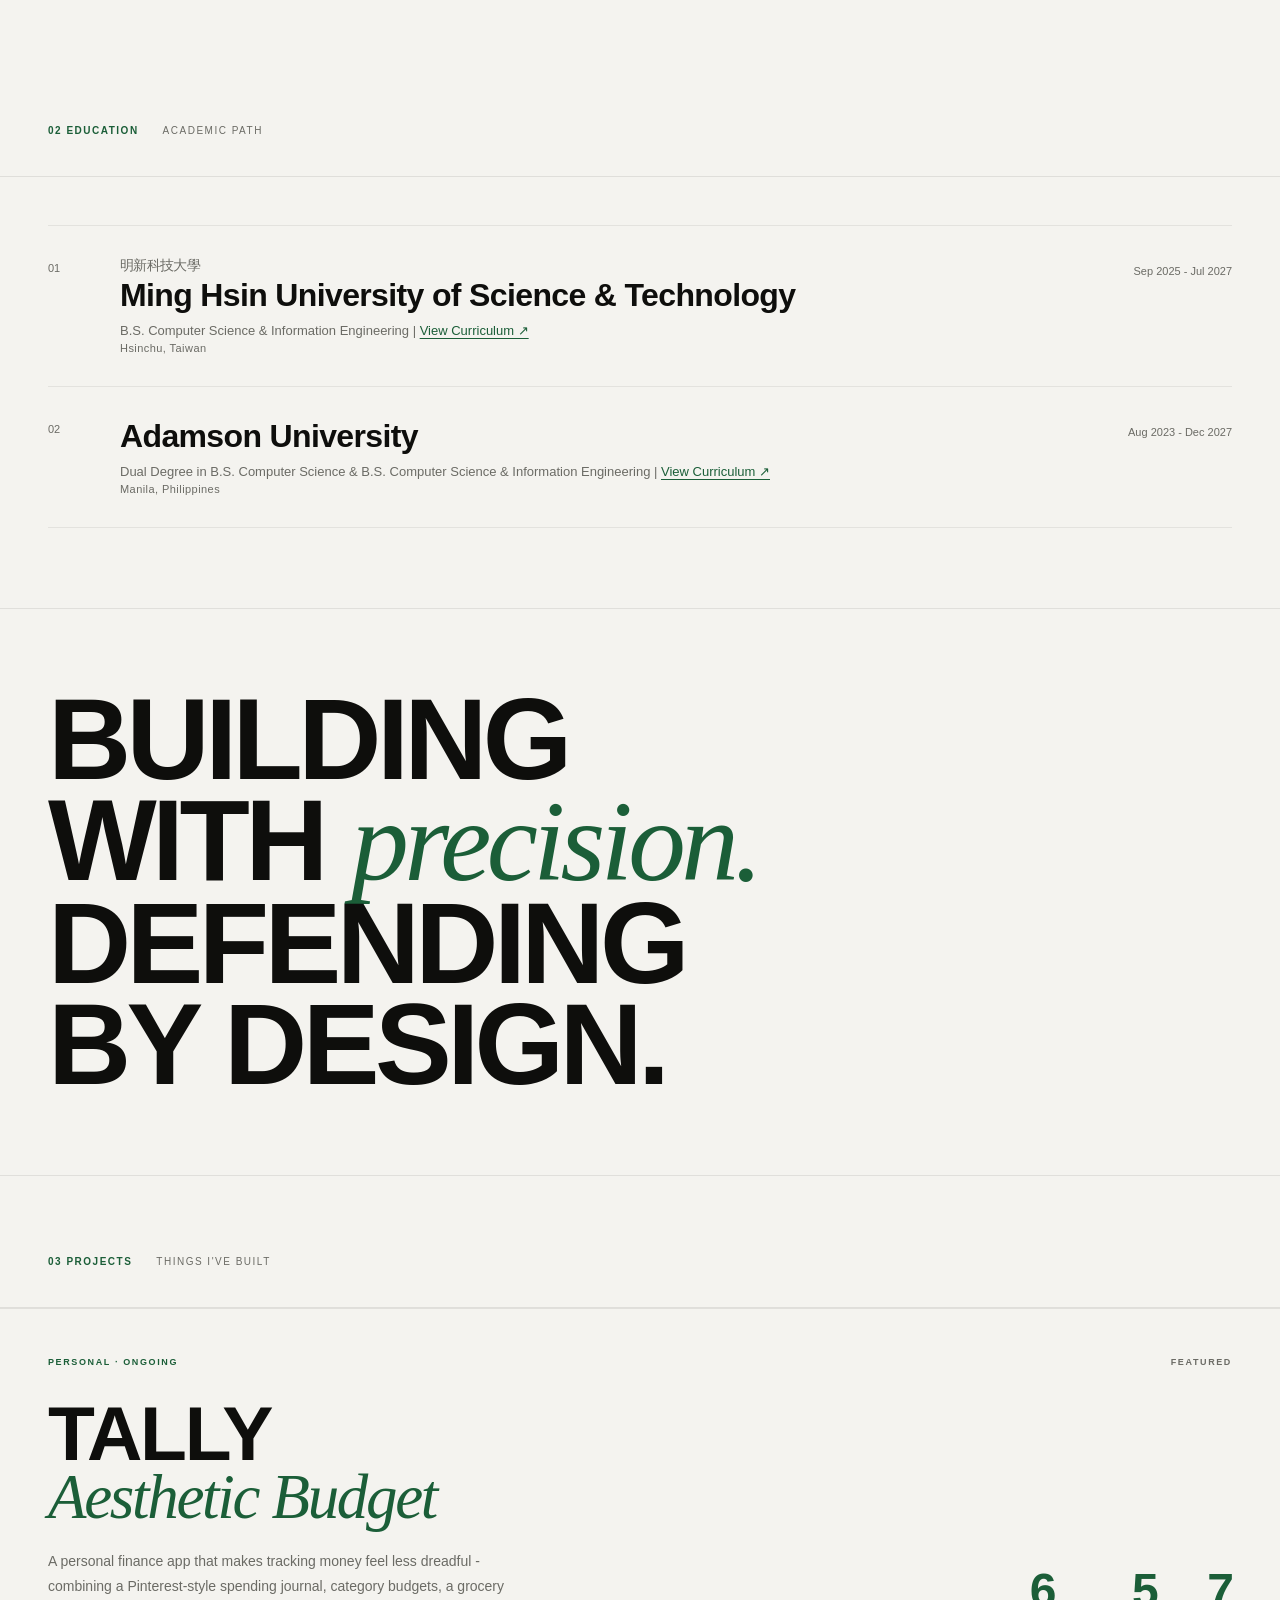
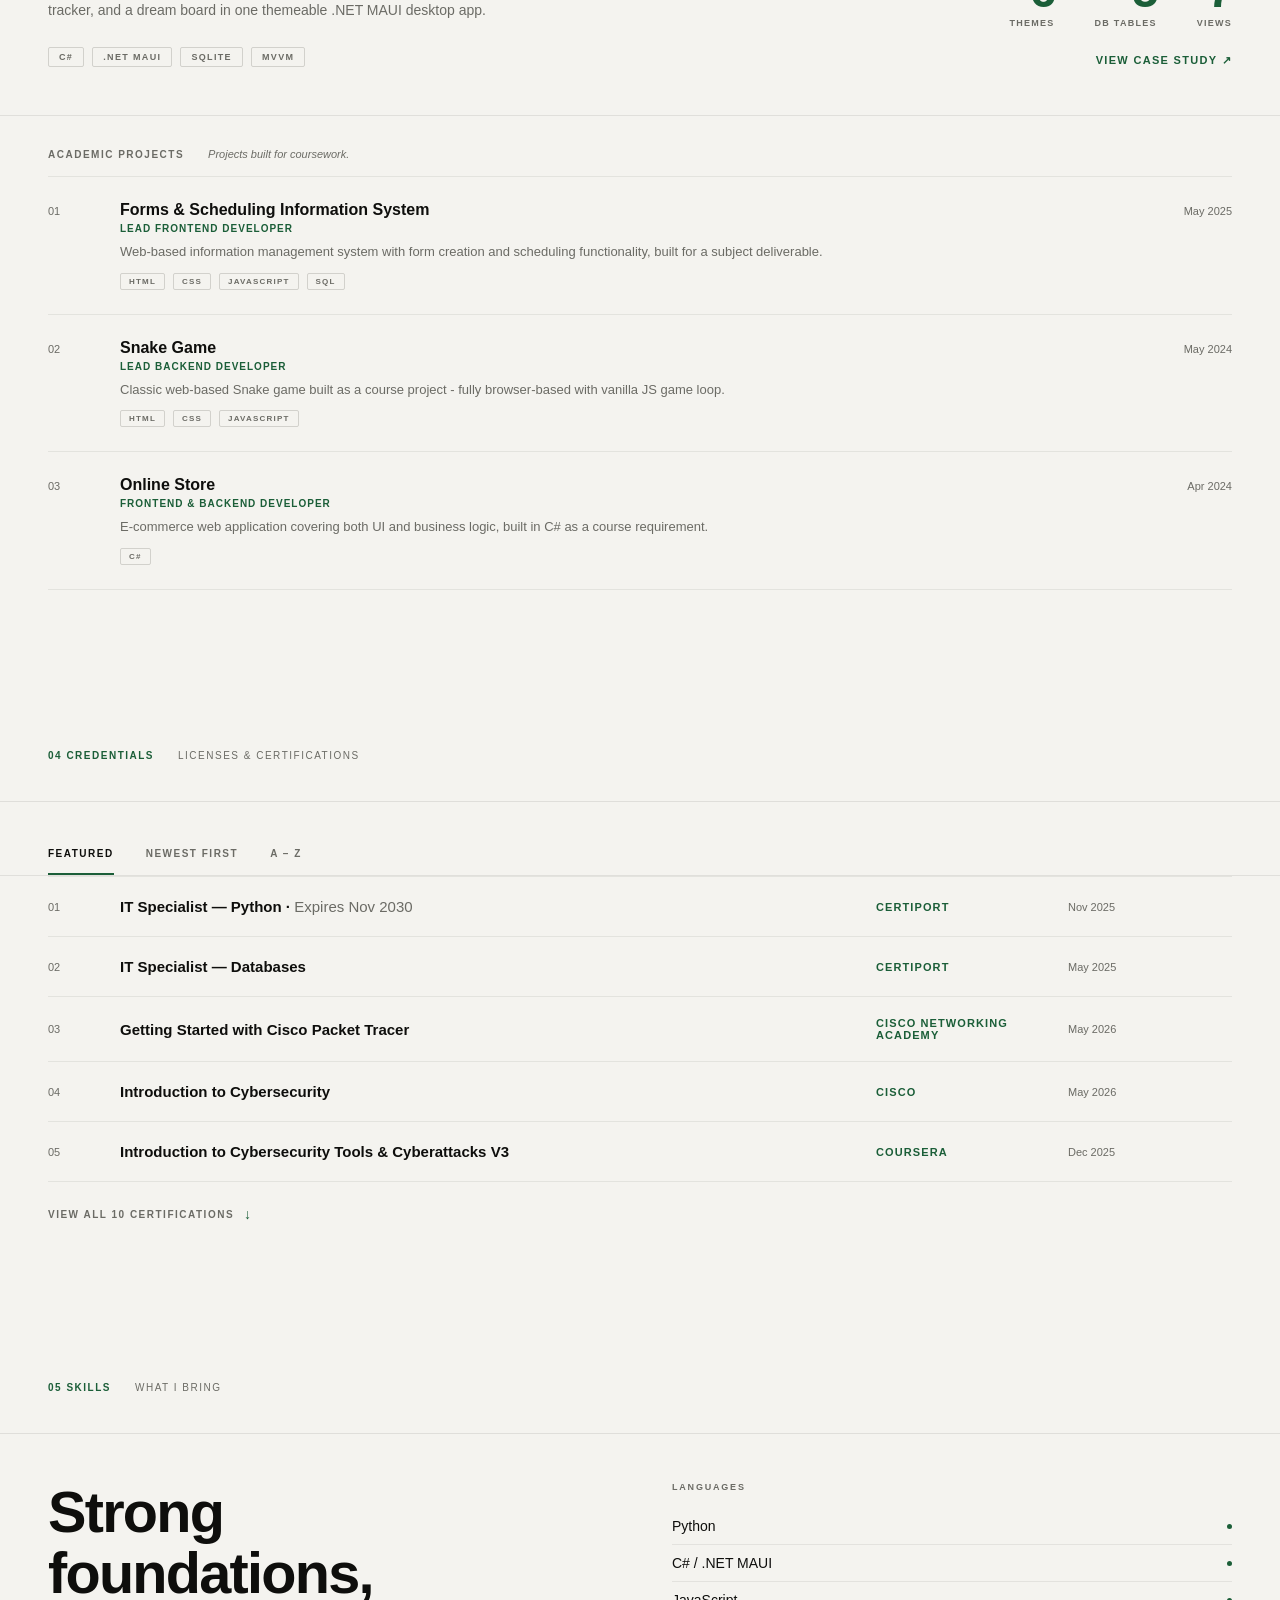
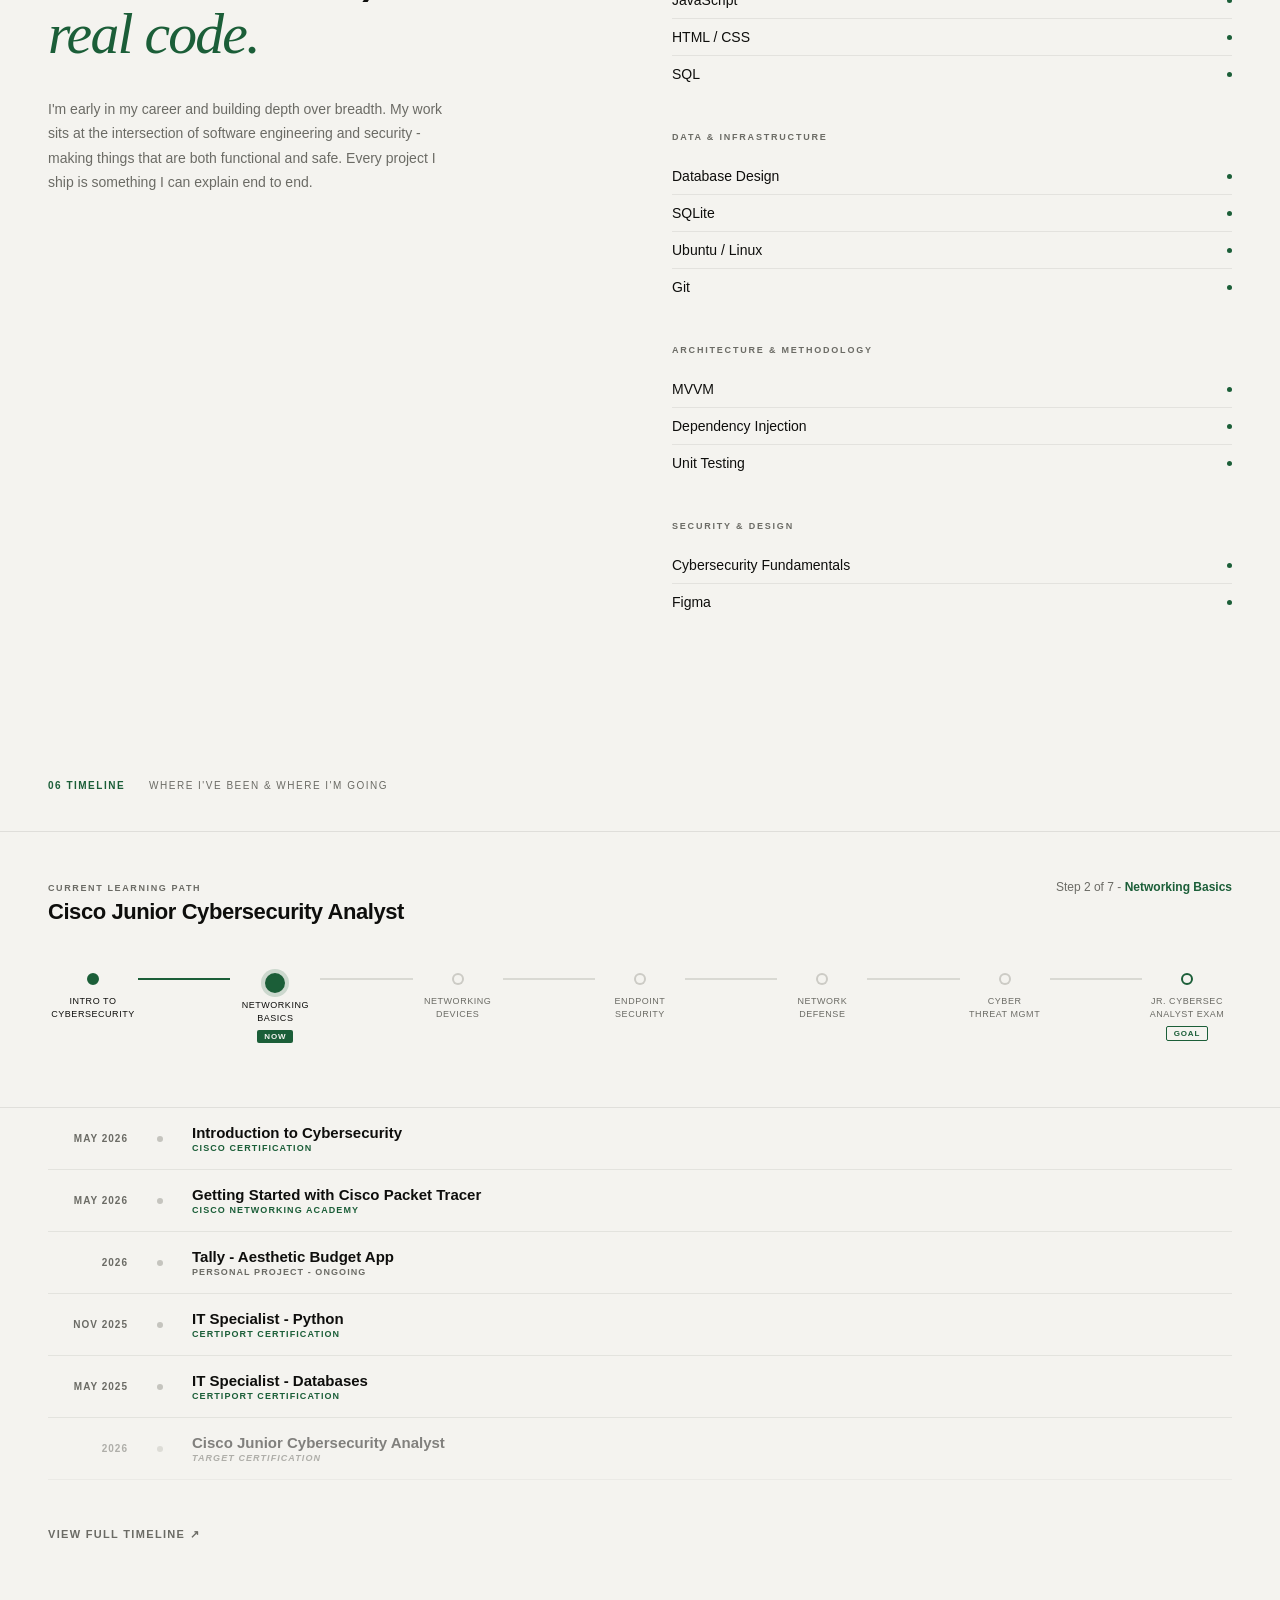
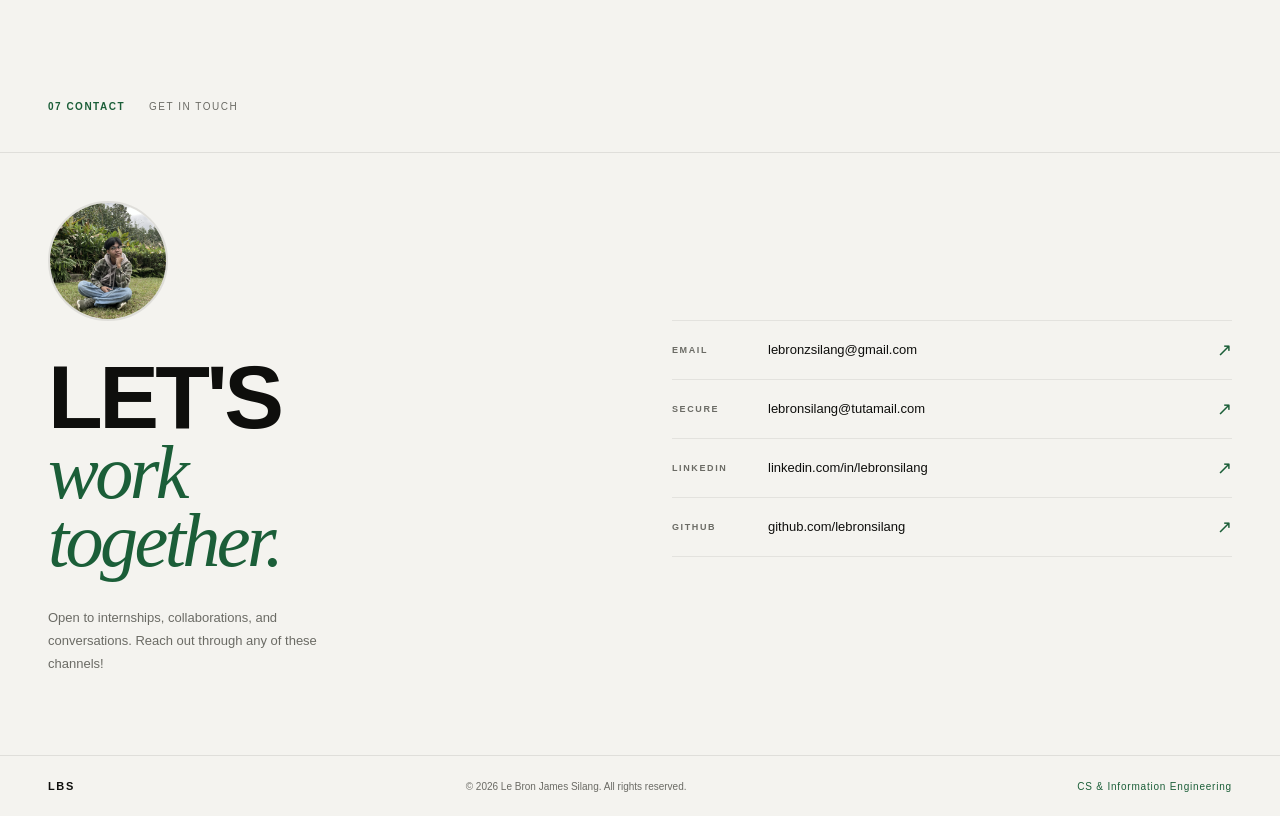
==== commit c6cecbf0: "style: clearer distinction between course certification and professional certification" ====
--- a/index.html
+++ b/index.html
@@ -73,15 +73,15 @@
           </div>
           <div class="hero-meta-row">
             <span class="hero-meta-label">Certs</span>
-            <span class="hero-meta-val">10 Active</span>
+            <span class="hero-meta-val">2 Active</span>
           </div>
           <div class="hero-meta-row">
             <span class="hero-meta-label">Focus</span>
             <span class="hero-meta-val">SWE, Databases, Security</span>
           </div>
           <div class="hero-meta-row">
-            <span class="hero-meta-label">Portfolio</span>
-            <span class="hero-meta-val">2026</span>
+            <span class="hero-meta-label">Course Certs</span>
+            <span class="hero-meta-val">8</span>
           </div>
         </div>
       </div>
@@ -103,7 +103,7 @@
     <div class="about-grid">
       <div class="about-index">
         <div class="about-stat">
-          <div class="about-stat-n">10</div>
+          <div class="about-stat-n">2</div>
           <div class="about-stat-l">Certifications</div>
         </div>
         <div class="about-stat">
@@ -113,6 +113,10 @@
         <div class="about-stat">
           <div class="about-stat-n">3</div>
           <div class="about-stat-l">Year</div>
+        </div>
+        <div class="about-stat">
+          <div class="about-stat-n">8</div>
+          <div class="about-stat-l">Course Certifications</div>
         </div>
       </div>
       <div class="about-body">
